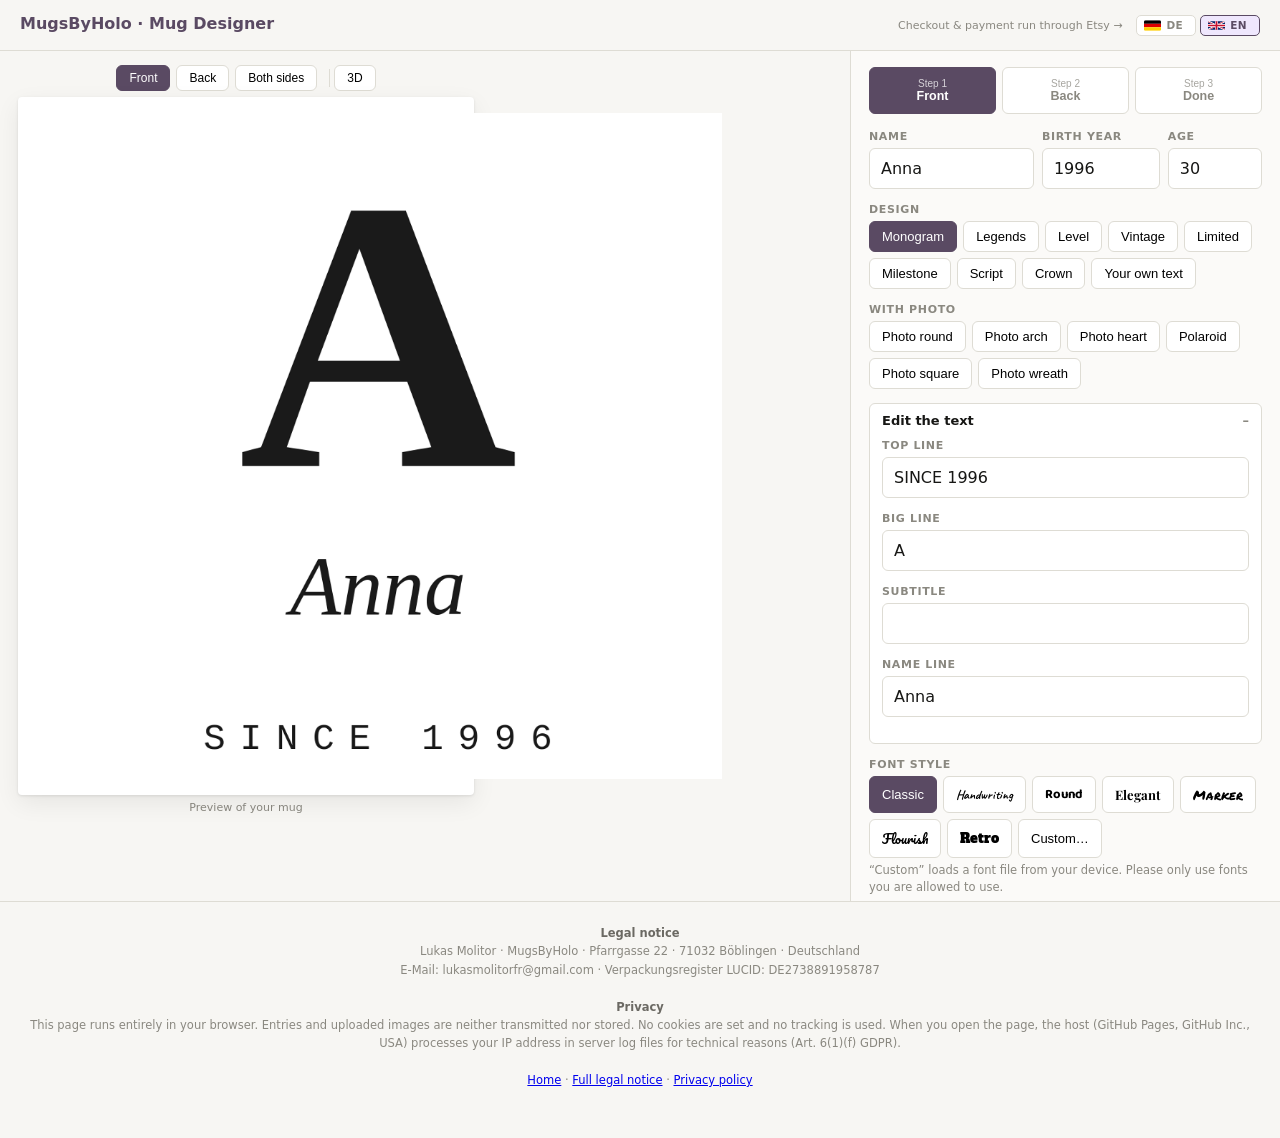
==== designer/index.html @ 84766fba "feat(designer): Monogramm als Vorauswahl und erste Kachel Startet nicht mehr mit "Legenden". Monogra" ====
<!DOCTYPE html>
<html lang="de">
<head>
<meta charset="UTF-8">
<meta name="viewport" content="width=device-width, initial-scale=1.0, viewport-fit=cover">
<title>MugsByHolo · Tassen-Designer</title>
<meta name="description" content="Gestalte deine personalisierte Tasse mit Name, Jahrgang und Wunschspruch – direkt im Browser, ohne Upload.">
<link rel="icon" href="/assets/favicon.png" type="image/png">
<link rel="apple-touch-icon" href="/assets/favicon.png">
<meta name="theme-color" content="#F7F6F3">
<style>
  :root{
    --paper:#F7F6F3;
    --ink:#171715;
    --brand:#5a4a63;
    --lav:#efe7fd;
    --grau:#8a8880;
    --linie:#dedcd4;
    --cyan:#5cc2d8;
    --karte:#ffffff;
  }
  *{box-sizing:border-box;margin:0;padding:0}
  body{
    padding:env(safe-area-inset-top) env(safe-area-inset-right) env(safe-area-inset-bottom) env(safe-area-inset-left);
    background:var(--paper);color:var(--ink);
    font-family:system-ui,-apple-system,"Segoe UI",sans-serif;
    min-height:100vh;
  }
  header{
    display:flex;align-items:baseline;justify-content:space-between;gap:10px;
    padding:14px 20px;border-bottom:1px solid var(--linie);
  }
  header h1{font-size:16px;font-weight:700;color:var(--brand)}
  header .spec{font-size:11px;color:var(--grau);text-decoration:none;white-space:nowrap}
  header a.spec:hover{color:#F1641E}
  header .kopf-rechts{display:flex;align-items:center;gap:14px}

  /* ---------- Sprachwahl ---------- */
  .sprachwahl{display:flex;gap:4px;flex:0 0 auto}
  .flagge{
    display:flex;align-items:center;gap:5px;
    padding:4px 7px;border:1px solid var(--linie);border-radius:5px;
    background:var(--karte);cursor:pointer;line-height:1;
    font-size:10.5px;font-weight:700;letter-spacing:.04em;color:var(--grau);
    font-family:inherit;
  }
  .flagge svg{width:17px;height:11px;display:block;flex:0 0 auto;border-radius:1.5px}
  .flagge:hover{border-color:var(--brand)}
  .flagge[aria-pressed="true"]{border-color:var(--brand);color:var(--brand);background:var(--lav)}

  .layout{
    display:grid;grid-template-columns:minmax(0,1fr) 430px;gap:0;
    height:calc(100vh - 50px);
    overflow:hidden;
  }
  .links{
    display:flex;align-items:flex-start;gap:18px;
    padding:14px 18px 24px;overflow-y:auto;height:100%;
  }
  .vorschau-bereich{flex:1 1 auto;min-width:0}
  .fotos-bereich{flex:0 0 340px}
  @media(max-width:1150px){
    .links{flex-direction:column;align-items:center}
    .fotos-bereich{flex:none;width:min(560px,100%)}
  }
  @media(max-width:900px){
    .layout{display:block;height:auto;overflow:visible}
    .links{display:block;overflow:visible;height:auto;padding:0}
  }
  .fotos-bereich{display:flex;justify-content:center}
  .fotos-bereich .panel-box{width:100%}
  .fotokarte{border:1px solid var(--linie);border-radius:8px;padding:12px;margin-bottom:10px;background:#fdfcfb}
  .fotokarte:last-child{margin-bottom:0}
  .fotokarte h4{font-size:12px;letter-spacing:.06em;text-transform:uppercase;color:var(--brand);margin-bottom:8px}
  .fotokarte .upload-btn{margin-bottom:10px}
  .karten2{display:grid;grid-template-columns:1fr;gap:10px}
  @media(max-width:700px){.karten2{grid-template-columns:1fr}}
  @media(max-width:620px){
    .chip{padding:10px 13px;font-size:14px}
    .tab{padding:12px 4px;font-size:13px}
    .farben{grid-template-columns:repeat(6,1fr);max-width:none;gap:6px}
    .ikonen{grid-template-columns:repeat(4,1fr);gap:8px}
    .regler{grid-template-columns:84px 1fr 46px}
    input[type=range]{height:28px}
    button.mini{padding:10px 14px;font-size:13px}
    .upload-btn{padding:15px 8px;font-size:14px}
    header{padding:12px 16px}
    header h1{font-size:15px}
    header .spec{display:none}
  }

  /* ---------- Vorschau ---------- */
  .vorschau-bereich{
    display:flex;flex-direction:column;align-items:center;gap:6px;
  }
  @media(max-width:900px){
    .vorschau-bereich{position:sticky;top:0;z-index:5;background:var(--paper);
      padding:12px 14px 10px;border-bottom:1px solid var(--linie)}
    .fotos-bereich{padding:12px 14px 0}
  }
  .blatt{
    position:relative;background:#fff;padding:16px;
    box-shadow:0 1px 3px rgba(20,20,18,.10),0 8px 24px rgba(20,20,18,.07);
    border-radius:4px;max-width:100%;
  }
  #vorschau.klickbar{cursor:pointer}
  #vorschau{display:block;max-width:min(760px,94vw);max-height:74vh;width:auto;height:auto}
  @media(max-height:820px){ #vorschau{max-height:68vh} }
  @media(max-height:680px){ #vorschau{max-height:60vh} }
  @media(max-width:1150px){ #vorschau{max-height:38vh} }
  @media(max-width:620px){ #vorschau{max-height:32vh} }
  .speczeile{font-size:11px;color:var(--grau);text-align:center}
  .seiten{justify-content:center;align-items:center}
  .seiten .chip{padding:5px 12px;font-size:12px}

  /* ---------- 3D-Vorschau ---------- */
  #vorschau[hidden],#vorschau3d[hidden]{display:none}
  .blatt.dreid{
    padding:0;overflow:hidden;
    background:radial-gradient(115% 92% at 50% 16%, #ffffff 0%, #f4f2ee 54%, #e6e3db 100%);
  }
  #vorschau3d{
    display:block;touch-action:none;cursor:grab;
    width:min(560px,88vw);height:min(440px,62vh);
  }
  #vorschau3d.zieht{cursor:grabbing}
  #vorschau3d.klickbar{cursor:pointer}
  #vorschau3d:focus-visible{outline:2px solid var(--brand);outline-offset:2px}
  @media(max-height:680px){ #vorschau3d{height:min(380px,54vh)} }
  @media(max-width:1150px){ #vorschau3d{height:min(360px,40vh)} }
  /* 88vw + die 28px Polsterung der Vorschau passen auch noch auf 320-px-Displays */
  @media(max-width:620px){ #vorschau3d{width:min(560px,88vw);height:min(320px,34vh)} }
  .d3-schalter{margin-left:11px;position:relative}
  .d3-schalter::before{
    content:"";position:absolute;left:-6px;top:14%;height:72%;width:1px;background:var(--linie);
  }

  /* ---------- Steuerung ---------- */
  .steuer{border-left:1px solid var(--linie);padding:16px 18px 40px;background:#fbfaf8;overflow-y:auto;height:100%}
  @media(max-width:900px){
    .steuer{border-left:none;overflow:visible;height:auto;padding:14px 16px 40px}
  }

  .tabs{display:grid;grid-template-columns:1fr 1fr 1fr;gap:6px;margin-bottom:16px}
  .tab{
    padding:10px 4px;border:1px solid var(--linie);border-radius:6px;
    background:var(--karte);font-size:12.5px;font-weight:600;cursor:pointer;
    color:var(--grau);text-align:center;
  }
  .tab[aria-selected="true"]{background:var(--brand);border-color:var(--brand);color:#fff}
  .tab .nr{display:block;font-size:10px;font-weight:400;opacity:.75}

  section{display:none}
  section.aktiv{display:block}

  .feld{margin-bottom:14px}
  label,.gruppenlabel{
    display:block;font-size:11px;letter-spacing:.06em;text-transform:uppercase;
    color:var(--grau);margin-bottom:5px;font-weight:600;
  }
  input[type=text],input[type=number],textarea{
    width:100%;padding:10px 11px;border:1px solid var(--linie);border-radius:6px;
    background:var(--karte);font-size:16px;font-family:inherit;color:var(--ink);
  }
  input:focus{outline:2px solid var(--brand);outline-offset:-1px}
  .reihe{display:grid;grid-template-columns:1fr 1fr;gap:8px}
  .reihe3{display:grid;grid-template-columns:1.4fr 1fr 0.8fr;gap:8px}

  .chips{display:flex;flex-wrap:wrap;gap:6px}
  .chip{
    padding:7px 12px;border:1px solid var(--linie);border-radius:6px;
    background:var(--karte);font-size:13px;cursor:pointer;
  }
  .chip[aria-pressed="true"]{background:var(--brand);color:#fff;border-color:var(--brand)}
  .chip:focus-visible,.ikon:focus-visible,.farbe:focus-visible,button:focus-visible{
    outline:2px solid var(--cyan);outline-offset:2px}

  .farben{display:grid;grid-template-columns:repeat(8,1fr);gap:4px;max-width:300px}
  .farbe{aspect-ratio:1;width:100%;border-radius:5px;cursor:pointer;border:2px solid transparent;padding:0}
  .farbe[aria-pressed="true"]{outline:2px solid var(--ink);outline-offset:1px}
  .farbe[aria-pressed="true"]{border-color:var(--ink)}

  .ikonen{display:grid;grid-template-columns:repeat(5,1fr);gap:7px}
  .ikon{
    aspect-ratio:1;border:1px solid var(--linie);border-radius:6px;background:var(--karte);
    cursor:pointer;padding:4px;display:flex;align-items:center;justify-content:center;
  }
  .ikon[aria-pressed="true"]{border-color:var(--brand);box-shadow:inset 0 0 0 1px var(--brand)}
  .ikon canvas,.ikon svg,.ikon img{width:100%;height:100%;display:block}

  details{border:1px solid var(--linie);border-radius:6px;background:var(--karte);margin-bottom:14px}
  summary{padding:9px 12px;cursor:pointer;font-size:13px;font-weight:600;list-style:none;
    display:flex;justify-content:space-between}
  summary::-webkit-details-marker{display:none}
  summary::after{content:"+";color:var(--grau)}
  details[open] summary::after{content:"–"}
  details .innen{padding:2px 12px 12px}
  .sum-links{display:flex;align-items:center;gap:10px;min-width:0}
  .sym-vorschau{display:flex;align-items:center;gap:6px}
  .sym-vorschau svg{width:17px;height:17px;flex:0 0 auto;opacity:.5}
  .sym-vorschau .mehr{font-size:11px;color:var(--grau);font-weight:400}
  details[open] .sym-vorschau{display:none}

  input[type=range]{width:100%;accent-color:var(--brand)}
  .slider-reihe{display:grid;grid-template-columns:82px 1fr;gap:10px;align-items:center;margin-bottom:8px}
  .slider-reihe span{font-size:12px;color:var(--grau)}

  .hinweis{font-size:11.5px;color:var(--grau);line-height:1.45;margin-top:4px}

  .panel-box{
    border:1px solid var(--linie);border-radius:8px;background:var(--karte);
    padding:12px;margin-bottom:14px;
  }
  .panel-box h3{font-size:12px;letter-spacing:.06em;text-transform:uppercase;
    color:var(--grau);margin-bottom:8px}

  button.mini{
    padding:7px 12px;border:1px solid var(--linie);border-radius:6px;
    background:var(--karte);font-size:12.5px;cursor:pointer;
  }

  button.haupt{
    display:block;width:100%;padding:14px;border:none;border-radius:8px;
    background:var(--brand);color:#fff;font-size:14.5px;font-weight:700;cursor:pointer;
  }
  button.zweit{
    display:block;width:100%;padding:13px;border:1.5px solid var(--brand);border-radius:8px;
    background:transparent;color:var(--brand);font-size:13.5px;font-weight:700;cursor:pointer;
  }
  /* ---------- Shop-Karte (Etsy) ---------- */
  .shop-karte{
    margin-top:20px;padding:16px;border-radius:12px;
    border:1px solid #ecdbcf;
    background:linear-gradient(165deg,#fff7f1 0%,#fffdfb 65%);
    box-shadow:0 1px 2px rgba(20,20,18,.05);
  }
  .shop-kopf{display:flex;gap:12px;align-items:flex-start;margin-bottom:13px}
  .shop-mark{
    flex:0 0 auto;width:38px;height:38px;border-radius:11px;
    background:#F1641E;color:#fff;
    display:flex;align-items:center;justify-content:center;
    font-family:Georgia,"Times New Roman",serif;font-size:21px;font-weight:700;line-height:1;
  }
  .shop-titel{font-size:14.5px;font-weight:700;color:var(--ink);margin-bottom:3px}
  .shop-text{font-size:12.5px;line-height:1.5;color:var(--grau)}
  .shop-knopf{
    display:block;width:100%;padding:14px;border-radius:8px;
    background:#F1641E;color:#fff;text-decoration:none;text-align:center;
    font-size:14.5px;font-weight:700;
    transition:background .15s ease,transform .15s ease;
  }
  .shop-knopf:hover{background:#d85513}
  .shop-knopf:active{transform:translateY(1px)}
  .shop-fuss{font-size:11.5px;color:var(--grau);line-height:1.45;text-align:center;margin-top:10px}
  @keyframes shopPuls{
    0%{box-shadow:0 0 0 0 rgba(241,100,30,.42)}
    100%{box-shadow:0 0 0 15px rgba(241,100,30,0)}
  }
  .shop-karte.leuchtet{border-color:#F1641E}
  .shop-karte.leuchtet .shop-knopf{animation:shopPuls 1.5s ease-out 2}
  @media(prefers-reduced-motion:reduce){
    .shop-karte.leuchtet .shop-knopf{animation:none}
    .shop-knopf{transition:none}
  }

  .navreihe{display:flex;gap:8px;margin-top:18px}
  .navreihe .zweit{width:auto;flex:0 0 auto;padding:13px 16px}
  .navreihe .haupt{flex:1}
  button.weiter{margin-top:18px}
  .status{font-size:12px;color:var(--brand);min-height:16px;margin-top:6px;text-align:center}

  footer{
    padding:22px 20px 48px;border-top:1px solid var(--linie);
    font-size:11.5px;color:var(--grau);line-height:1.6;text-align:center;
  }
  footer strong{color:#6b6963}
  @font-face{font-family:'MBH-Hand';src:url([data-uri]) format('woff2');font-weight:100 900;font-display:swap}
  @font-face{font-family:'MBH-Rund';src:url([data-uri]) format('woff2');font-weight:700;font-display:swap}
  @font-face{font-family:'MBH-Elegant';src:url([data-uri]) format('woff2');font-weight:700;font-display:swap}
  @font-face{font-family:'MBH-Marker';src:url([data-uri]) format('woff2');font-weight:400;font-display:swap}
  @font-face{font-family:'MBH-Schwung';src:url([data-uri]) format('woff2');font-weight:400;font-display:swap}
  @font-face{font-family:'MBH-Retro';src:url([data-uri]) format('woff2');font-weight:400;font-display:swap}
  .vh{position:absolute;width:1px;height:1px;opacity:0;pointer-events:none}
  .upload-btn{display:block;text-align:center;padding:13px 8px;border:1.5px dashed var(--brand);
    border-radius:8px;background:#f7f4fd;color:var(--brand);font-weight:600;font-size:13.5px;cursor:pointer}
  .upload-btn:hover{background:#efe9fb}
  .farbe-plus{background:conic-gradient(red,yellow,lime,cyan,blue,magenta,red);position:relative}
  .farbe-plus::after{content:'+';position:absolute;inset:0;display:grid;place-items:center;
    color:#fff;font-weight:700;font-size:15px;text-shadow:0 0 3px rgba(0,0,0,.55)}
  .regler{display:grid;grid-template-columns:92px 1fr 58px;gap:10px;align-items:center;margin-bottom:9px}
  .regler .rlabel{font-size:12.5px;color:#55524d;display:flex;gap:6px;align-items:center}
  .regler .zahl{
    width:100%;padding:5px 6px;border:1px solid var(--linie);border-radius:5px;
    background:var(--karte);color:var(--brand);font-size:13px;font-family:inherit;
    text-align:right;font-variant-numeric:tabular-nums;-moz-appearance:textfield;
  }
  .regler .zahl::-webkit-outer-spin-button,.regler .zahl::-webkit-inner-spin-button{-webkit-appearance:none;margin:0}
</style>
</head>
<body>

<header>
  <h1><a href="/" style="color:inherit;text-decoration:none">MugsByHolo</a> · <span data-i18n="kopf_titel">Tassen-Designer</span></h1>
  <div class="kopf-rechts">
    <!-- ETSY-LINK: hier die echte Shop-Adresse eintragen -->
    <a class="spec" href="https://www.etsy.com/de/shop/MugsByHolo" target="_blank" rel="noopener"
       data-i18n="kopf_etsy">Kauf &amp; Zahlung laufen über Etsy →</a>
    <div class="sprachwahl" id="sprachwahl" role="group" aria-label="Sprache · Language">
      <button class="flagge" type="button" data-lang="de" aria-pressed="true" title="Deutsch">
        <svg viewBox="0 0 5 3" aria-hidden="true">
          <rect width="5" height="1" y="0" fill="#000"/>
          <rect width="5" height="1" y="1" fill="#D00"/>
          <rect width="5" height="1" y="2" fill="#FFCE00"/>
        </svg>DE<span class="vh">Deutsch</span>
      </button>
      <button class="flagge" type="button" data-lang="en" aria-pressed="false" title="English">
        <svg viewBox="0 0 60 30" aria-hidden="true">
          <clipPath id="uj-clip"><path d="M30,15 h30 v15 z v15 h-30 z h-30 v-15 z v-15 h30 z"/></clipPath>
          <path d="M0,0 v30 h60 v-30 z" fill="#012169"/>
          <path d="M0,0 L60,30 M60,0 L0,30" stroke="#fff" stroke-width="6"/>
          <path d="M0,0 L60,30 M60,0 L0,30" clip-path="url(#uj-clip)" stroke="#C8102E" stroke-width="4"/>
          <path d="M30,0 v30 M0,15 h60" stroke="#fff" stroke-width="10"/>
          <path d="M30,0 v30 M0,15 h60" stroke="#C8102E" stroke-width="6"/>
        </svg>EN<span class="vh">English</span>
      </button>
    </div>
  </div>
</header>

<div class="layout">

  <div class="links">

  <div class="vorschau-bereich">
    <div class="chips seiten" id="seiten">
      <button class="chip" data-v="vorne" aria-pressed="true" data-i18n="v_vorne">Vorderseite</button>
      <button class="chip" data-v="hinten" aria-pressed="false" data-i18n="v_hinten">Rückseite</button>
      <button class="chip" data-v="beides" aria-pressed="false" data-i18n="v_beides">Beide Seiten</button>
      <button class="chip d3-schalter" id="d3-schalter" type="button" hidden aria-pressed="false"
        data-i18n-title="d3_titel" title="Dreidimensionale Vorschau">3D</button>
    </div>
    <div class="blatt" id="blatt">
      <canvas id="vorschau"></canvas>
      <canvas id="vorschau3d" hidden tabindex="0" role="img" data-i18n-al="d3_alt"
        aria-label="Dreidimensionale Vorschau der Tasse. Zum Drehen ziehen oder die Pfeiltasten benutzen."></canvas>
    </div>
    <!-- kein data-i18n: setze3D() und setzeSprache() schreiben hier gemeinsam rein -->
    <p class="speczeile" id="speczeile">Vorschau deiner Tasse</p>
  </div>

  <div class="fotos-bereich">
    <div class="panel-box" id="bilder-panel" style="display:none">
      <h3 data-i18n="fotos_titel">Deine Fotos</h3>
      <div id="fotos-liste"></div>
    </div>
  </div>

  </div>

  <div class="steuer">

    <nav class="tabs" role="tablist">
      <button class="tab" role="tab" aria-selected="true"  data-s="s1"><span class="nr" data-i18n="nr1">Schritt 1</span><span data-i18n="tab1">Vorderseite</span></button>
      <button class="tab" role="tab" aria-selected="false" data-s="s2"><span class="nr" data-i18n="nr2">Schritt 2</span><span data-i18n="tab2">Rückseite</span></button>
      <button class="tab" role="tab" aria-selected="false" data-s="s3"><span class="nr" data-i18n="nr3">Schritt 3</span><span data-i18n="tab3">Fertig</span></button>
    </nav>

    <!-- ============ SCHRITT 1: VORDERSEITE ============ -->
    <section id="s1" class="aktiv">
      <div class="feld reihe3">
        <div><label for="name" data-i18n="lbl_name">Name</label><input type="text" id="name" value="Anna" maxlength="24"></div>
        <div><label for="jahr" data-i18n="lbl_jahr">Jahrgang</label><input type="number" id="jahr" value="1996" min="1920" max="2026"></div>
        <div><label for="alter" data-i18n="lbl_alter">Alter</label><input type="number" id="alter" value="30" min="1" max="120"></div>
      </div>

      <div class="feld">
        <span class="gruppenlabel" data-i18n="grp_design">Design</span>
        <div class="chips" id="layouts"></div>
      </div>
      <div class="feld">
        <span class="gruppenlabel" data-i18n="grp_foto">Mit Foto</span>
        <div class="chips" id="fotolayouts"></div>
      </div>

      <div class="feld" id="freitext-bereich" style="display:none">
        <label for="freitext" data-i18n="lbl_freitext">Dein Text – jede Zeile kommt so auf die Tasse</label>
        <textarea id="freitext" rows="4" maxlength="240"
          style="width:100%;padding:9px 11px;border:1px solid var(--linie);border-radius:6px;background:var(--karte);font-size:16px;font-family:inherit;color:var(--ink)"></textarea>
        <div class="chips" id="ftgroesse" style="margin-top:8px">
          <button class="chip" data-g="s" aria-pressed="false" data-i18n="g_klein">Klein</button>
          <button class="chip" data-g="m" aria-pressed="true" data-i18n="g_mittel">Mittel</button>
          <button class="chip" data-g="l" aria-pressed="false" data-i18n="g_gross">Groß</button>
        </div>
      </div>

      <details id="texte-details" open>
        <summary data-i18n="texte_aendern">Texte ändern</summary>
        <div class="innen">
          <div class="feld"><label id="lbl-kicker" for="kicker">Zeile oben</label><input type="text" id="kicker"></div>
          <div class="feld"><label id="lbl-hero" for="hero">Große Zeile</label><input type="text" id="hero"></div>
          <div class="feld"><label id="lbl-sub" for="sub">Untertitel</label><input type="text" id="sub"></div>
          <div class="feld" id="nm-feld"><label id="lbl-nm" for="nmzeile" data-i18n="lbl_nm">Namenszeile</label><input type="text" id="nmzeile"></div>
        </div>
      </details>

      <div class="feld">
        <span class="gruppenlabel" data-i18n="grp_schrift">Schriftstil</span>
        <div class="chips" id="stile"></div>
        <input class="vh" type="file" id="fontdatei" accept=".ttf,.otf,.woff,.woff2">
        <p class="hinweis" data-i18n="hinweis_font">„Eigene" lädt eine Schriftdatei von deinem Gerät. Bitte nur Schriften, die du verwenden darfst.</p>
      </div>

      <div class="feld">
        <span class="gruppenlabel" data-i18n="grp_textfarbe">Textfarbe</span>
        <div class="farben" id="farben"></div>
      </div>

      <button class="haupt weiter" data-geh="s2" data-i18n="btn_weiter_rueck">Weiter: Rückseite →</button>
    </section>

    <!-- ============ SCHRITT 2: RÜCKSEITE ============ -->
    <section id="s2">
      <div class="feld">
        <span class="gruppenlabel" data-i18n="grp_design">Design</span>
        <div class="chips" id="r-layouts"></div>
      </div>
      <div class="feld">
        <span class="gruppenlabel" data-i18n="grp_foto">Mit Foto</span>
        <div class="chips" id="r-fotolayouts"></div>
      </div>

      <div class="feld" id="r-freitext-bereich" style="display:none">
        <label for="rfreitext" data-i18n="lbl_freitext">Dein Text – jede Zeile kommt so auf die Tasse</label>
        <textarea id="rfreitext" rows="4" maxlength="240"
          style="width:100%;padding:9px 11px;border:1px solid var(--linie);border-radius:6px;background:var(--karte);font-size:16px;font-family:inherit;color:var(--ink)"></textarea>
        <div class="chips" id="rtgroesse" style="margin-top:8px">
          <button class="chip" data-g="s" aria-pressed="false" data-i18n="g_klein">Klein</button>
          <button class="chip" data-g="m" aria-pressed="true" data-i18n="g_mittel">Mittel</button>
          <button class="chip" data-g="l" aria-pressed="false" data-i18n="g_gross">Groß</button>
        </div>
      </div>

      <details id="r-texte-details" open>
        <summary data-i18n="texte_aendern">Texte ändern</summary>
        <div class="innen">
          <div class="feld"><label id="lbl-rkicker" for="r-kicker">Zeile oben</label><input type="text" id="r-kicker"></div>
          <div class="feld"><label id="lbl-rhero" for="r-hero">Große Zeile</label><input type="text" id="r-hero"></div>
          <div class="feld"><label id="lbl-rsub" for="r-sub">Untertitel</label><input type="text" id="r-sub"></div>
            <div class="feld" id="r-nm-feld"><label for="r-nmzeile" data-i18n="lbl_nm">Namenszeile</label><input type="text" id="r-nmzeile"></div>
        </div>
      </details>

      <div class="feld" id="r-stil-bereich">
        <span class="gruppenlabel" data-i18n="grp_schrift">Schriftstil</span>
        <div class="chips" id="rueck-stile"></div>
      </div>

      <details id="symbol-details">
        <summary><span class="sum-links"><span data-i18n="symbol_summary">Stattdessen ein Symbol</span><span class="sym-vorschau" id="sym-vorschau"></span></span></summary>
        <div class="innen">
          <div class="feld">
            <div class="ikonen" id="ikonen"></div>
            <input class="vh" type="file" id="symboldatei" accept="image/svg+xml,.svg,image/png,image/jpeg,image/webp">
            <p class="hinweis" data-i18n="hinweis_symbol">Mit ＋ lädst du ein eigenes Symbol hoch – am besten PNG mit transparentem Hintergrund oder SVG.</p>
          </div>
          <div class="feld">
            <label for="elemcap" data-i18n="lbl_elemcap">Text zum Symbol (optional)</label>
            <textarea id="elemcap" rows="3" maxlength="200" data-i18n-ph="ph_elemcap" placeholder="Schreib hier – der Text bricht automatisch um"
              style="width:100%;padding:9px 11px;border:1px solid var(--linie);border-radius:6px;background:var(--karte);font-size:16px;font-family:inherit;color:var(--ink)"></textarea>
          </div>
          <div class="feld">
            <span class="gruppenlabel" data-i18n="grp_textsteht">Text steht</span>
            <div class="chips" id="cappos">
              <button class="chip" data-p="unten" aria-pressed="true" data-i18n="p_unten">darunter</button>
              <button class="chip" data-p="oben"  aria-pressed="false" data-i18n="p_oben">darüber</button>
            </div>
          </div>
          <div class="regler"><span class="rlabel" data-i18n="r_abstand">↕ Abstand</span><input type="range" id="capabstand" min="0" max="30" value="5"><input type="number" class="zahl" id="o-abstand" min="0" max="30" value="5"></div>
          <div class="regler"><span class="rlabel" data-i18n="r_groesse">🔍 Größe</span><input type="range" id="elemgroesse" min="25" max="95" value="60"><input type="number" class="zahl" id="o-elemgroesse" min="25" max="95" value="60"></div>
        </div>
      </details>

      <div class="feld" id="farb-bereich">
        <span class="gruppenlabel" data-i18n="grp_farbe">Farbe</span>
        <div class="farben" id="elemfarben"></div>
      </div>

      <button class="mini" id="btn-tausch" data-i18n="btn_tausch">⇄ Seiten tauschen</button>

      <div class="navreihe">
        <button class="zweit" data-geh="s1" data-i18n="btn_zurueck">← Zurück</button>
        <button class="haupt" data-geh="s3" data-i18n="btn_weiter_fertig">Weiter: Fertigstellen →</button>
      </div>
    </section>

    <!-- ============ SCHRITT 3 ============ -->
    <section id="s3">
      <div class="panel-box">
        <h3 data-i18n="s3_titel">Fast geschafft!</h3>
        <p style="font-size:13.5px;line-height:1.55" data-i18n="s3_text">
          Speichere dein Bild und schick es als Antwort auf deine Etsy-Bestellung.
        </p>
      </div>

      <button class="haupt" id="btn-export" data-i18n="btn_export">Bild speichern</button>

      <p class="hinweis" style="margin-top:12px" data-i18n="hinweis_lokal">
        Deine Eingaben und Fotos bleiben auf deinem Gerät – diese Seite lädt nichts hoch.
      </p>

      <div class="shop-karte" id="shop-karte">
        <div class="shop-kopf">
          <span class="shop-mark" aria-hidden="true">E</span>
          <div>
            <p class="shop-titel" data-i18n="shop_titel">Schönes Design!</p>
            <p class="shop-text" data-i18n="shop_text">
              Gedruckt und verschickt wird über meinen Etsy-Shop – von mir persönlich hergestellt.
            </p>
          </div>
        </div>
        <!-- ETSY-LINK: hier die echte Shop-Adresse eintragen -->
        <a class="shop-knopf" id="shop-knopf" href="https://www.etsy.com/de/shop/MugsByHolo"
           target="_blank" rel="noopener" data-i18n="shop_knopf">Tasse auf Etsy bestellen →</a>
        <p class="shop-fuss" data-i18n="shop_fuss">
          Schon bestellt? Dann häng dein gespeichertes Bild einfach als Antwort an deine Bestellung.
        </p>
      </div>

      <div class="navreihe">
        <button class="zweit" data-geh="s2" data-i18n="btn_zurueck">← Zurück</button>
      </div>
    </section>



    <p class="status" id="status"></p>
  </div>
</div>

<footer>
  <strong data-i18n="foot_impressum">Impressum</strong><br>
  Lukas Molitor · MugsByHolo · Pfarrgasse 22 · 71032 Böblingen · Deutschland<br>
  E-Mail: lukasmolitorfr@gmail.com · Verpackungsregister LUCID: DE2738891958787<br><br>
  <strong data-i18n="foot_ds_h">Datenschutz</strong><br>
  <span data-i18n="foot_ds_text">Diese Seite läuft vollständig in deinem Browser. Eingaben und hochgeladene Bilder werden nicht
  übertragen und nicht gespeichert. Es werden keine Cookies gesetzt und kein Tracking eingesetzt.
  Beim Aufruf verarbeitet der Hoster (GitHub Pages, GitHub Inc., USA) technisch bedingt deine
  IP-Adresse in Server-Logfiles (Art. 6 Abs. 1 lit. f DSGVO).</span><br><br>
  <a href="/" data-i18n="foot_start">Startseite</a> ·
  <a href="/impressum.html" data-i18n="foot_impressum_link">Vollständiges Impressum</a> ·
  <a href="/datenschutz.html" data-i18n="foot_ds_link">Datenschutzerklärung</a>
</footer>

<script>
(function(){
  const $ = id => document.getElementById(id);
  const DPI = 300, JETZT = 2026, B_CM = 23.3, H_CM = 9;

  /* Der Druckbogen ist das zugeschnittene Sublimationspapier: 23,3 cm breit,
     9 cm hoch. Die Mitte jedes Motivs sitzt RAND_MITTE_CM vom jeweiligen
     Blattrand entfernt, jedes Motiv ist ZONE_B_CM breit. Beide Motive liegen
     damit spiegelbildlich zur Blattmitte und haben auf der Tasse denselben
     Abstand zum Griff. Mitte-zu-Mitte sind es 23,3 - 2*5,7 = 11,9 cm.       */
  const RAND_MITTE_CM = 5.7, ZONE_B_CM = 8.6;

  /* ================= Sprachen =================
     Neue Texte immer in BEIDE Tabellen eintragen. Fehlt ein Schlüssel in en,
     fällt T() still auf Deutsch zurück – sichtbar, aber nicht kaputt.       */
  const TEXTE = {
    de: {
      seite_titel:'MugsByHolo · Tassen-Designer',
      kopf_titel:'Tassen-Designer',
      kopf_etsy:'Kauf & Zahlung laufen über Etsy →',
      v_vorne:'Vorderseite', v_hinten:'Rückseite', v_beides:'Beide Seiten',
      vorschau_spec:'Vorschau deiner Tasse',
      spec_3d:'Ziehen zum Drehen – so wirkt der Druck auf der Tasse',
      d3_titel:'Dreidimensionale Vorschau',
      d3_alt:'Dreidimensionale Vorschau der Tasse. Zum Drehen ziehen oder die Pfeiltasten benutzen.',
      fotos_titel:'Deine Fotos',
      nr1:'Schritt 1', nr2:'Schritt 2', nr3:'Schritt 3',
      tab1:'Vorderseite', tab2:'Rückseite', tab3:'Fertig',
      lbl_name:'Name', lbl_jahr:'Jahrgang', lbl_alter:'Alter',
      grp_design:'Design', grp_foto:'Mit Foto',
      lbl_freitext:'Dein Text – jede Zeile kommt so auf die Tasse',
      g_klein:'Klein', g_mittel:'Mittel', g_gross:'Groß',
      texte_aendern:'Texte ändern',
      lbl_kicker:'Zeile oben', lbl_hero:'Große Zeile', lbl_sub:'Untertitel', lbl_nm:'Namenszeile',
      pol_kicker:'Zeile oben', pol_hero:'Bildunterschrift', pol_sub:'Kleine Zeile unten',
      grp_schrift:'Schriftstil',
      hinweis_font:'„Eigene" lädt eine Schriftdatei von deinem Gerät. Bitte nur Schriften, die du verwenden darfst.',
      grp_textfarbe:'Textfarbe',
      btn_weiter_rueck:'Weiter: Rückseite →',
      symbol_summary:'Stattdessen ein Symbol',
      hinweis_symbol:'Mit ＋ lädst du ein eigenes Symbol hoch – am besten PNG mit transparentem Hintergrund oder SVG.',
      lbl_elemcap:'Text zum Symbol (optional)',
      ph_elemcap:'Schreib hier – der Text bricht automatisch um',
      grp_textsteht:'Text steht', p_unten:'darunter', p_oben:'darüber',
      r_abstand:'↕ Abstand', r_groesse:'🔍 Größe', r_drehen:'↻ Drehen',
      r_seitlich:'↔ Seitlich', r_hochtief:'↕ Hoch/Tief',
      grp_farbe:'Farbe',
      btn_tausch:'⇄ Seiten tauschen',
      btn_zurueck:'← Zurück', btn_weiter_fertig:'Weiter: Fertigstellen →',
      s3_titel:'Fast geschafft!',
      s3_text:'Speichere dein Bild und schick es als Antwort auf deine Etsy-Bestellung.',
      btn_export:'Bild speichern',
      hinweis_lokal:'Deine Eingaben und Fotos bleiben auf deinem Gerät – diese Seite lädt nichts hoch.',
      shop_titel:'Schönes Design!',
      shop_text:'Gedruckt und verschickt wird über meinen Etsy-Shop – von mir persönlich hergestellt.',
      shop_knopf:'Tasse auf Etsy bestellen →',
      shop_fuss:'Schon bestellt? Dann häng dein gespeichertes Bild einfach als Antwort an deine Bestellung.',
      foot_impressum:'Impressum', foot_ds_h:'Datenschutz',
      foot_ds_text:'Diese Seite läuft vollständig in deinem Browser. Eingaben und hochgeladene Bilder werden nicht übertragen und nicht gespeichert. Es werden keine Cookies gesetzt und kein Tracking eingesetzt. Beim Aufruf verarbeitet der Hoster (GitHub Pages, GitHub Inc., USA) technisch bedingt deine IP-Adresse in Server-Logfiles (Art. 6 Abs. 1 lit. f DSGVO).',
      foot_start:'Startseite', foot_impressum_link:'Vollständiges Impressum', foot_ds_link:'Datenschutzerklärung',
      chip_nichts:'Nichts',
      farbe_al:'Farbe ',
      eigene_ok:'Eigene ✓',
      sym_upload_al:'Eigenes Symbol hochladen', sym_upload_t:'Eigenes Symbol',
      foto_vorne:'Foto Vorderseite', foto_hinten:'Foto Rückseite',
      foto_gewaehlt:'✓ Foto gewählt – anderes wählen', foto_waehlen:'📷 Foto auswählen',
      cv_foto:'Foto auswählen',
      btn_reset:'Zurücksetzen',
      t_zoom:'Zoom ', t_gedreht:'gedreht ', t_verschoben:'verschoben',
      st_gespeichert:'Bild gespeichert – jetzt bei Etsy bestellen oder anhängen.',
      st_schrift_ok:'Schrift geladen: ',
      st_schrift_fehler:'Diese Schriftdatei konnte nicht gelesen werden.',
      st_symbol_ok:'Eigenes Symbol geladen.',
      st_symbol_fehler:'Diese Datei konnte nicht gelesen werden. Am besten PNG mit transparentem Hintergrund oder SVG.',
      st_datei_fehler:'Datei konnte nicht gelesen werden.',
      st_foto_ok:'Foto ist drin.',
      st_foto_format:'Dieses Format geht leider nicht – bitte JPG oder PNG.',
      frei_vorne:'Alles Gute\nzum Geburtstag', frei_hinten:'Alles Liebe',
      dateiname:'meine-tasse',
      stil_klassisch:'Klassisch', stil_hand:'Handschrift', stil_rund:'Rund', stil_elegant:'Elegant',
      stil_marker:'Marker', stil_schwung:'Schwung', stil_retro:'Retro', stil_eigene:'Eigene…'
    },
    en: {
      seite_titel:'MugsByHolo · Mug Designer',
      kopf_titel:'Mug Designer',
      kopf_etsy:'Checkout & payment run through Etsy →',
      v_vorne:'Front', v_hinten:'Back', v_beides:'Both sides',
      vorschau_spec:'Preview of your mug',
      spec_3d:'Drag to turn – how the print sits on the mug',
      d3_titel:'Three-dimensional preview',
      d3_alt:'Three-dimensional preview of the mug. Drag to turn it, or use the arrow keys.',
      fotos_titel:'Your photos',
      nr1:'Step 1', nr2:'Step 2', nr3:'Step 3',
      tab1:'Front', tab2:'Back', tab3:'Done',
      lbl_name:'Name', lbl_jahr:'Birth year', lbl_alter:'Age',
      grp_design:'Design', grp_foto:'With photo',
      lbl_freitext:'Your text – each line goes on the mug just like this',
      g_klein:'Small', g_mittel:'Medium', g_gross:'Large',
      texte_aendern:'Edit the text',
      lbl_kicker:'Top line', lbl_hero:'Big line', lbl_sub:'Subtitle', lbl_nm:'Name line',
      pol_kicker:'Top line', pol_hero:'Caption', pol_sub:'Small line below',
      grp_schrift:'Font style',
      hinweis_font:'“Custom” loads a font file from your device. Please only use fonts you are allowed to use.',
      grp_textfarbe:'Text colour',
      btn_weiter_rueck:'Next: back side →',
      symbol_summary:'Use a symbol instead',
      hinweis_symbol:'Use ＋ to upload your own symbol – ideally a PNG with a transparent background, or an SVG.',
      lbl_elemcap:'Text with the symbol (optional)',
      ph_elemcap:'Type here – the text wraps by itself',
      grp_textsteht:'Text sits', p_unten:'below', p_oben:'above',
      r_abstand:'↕ Spacing', r_groesse:'🔍 Size', r_drehen:'↻ Rotate',
      r_seitlich:'↔ Sideways', r_hochtief:'↕ Up/Down',
      grp_farbe:'Colour',
      btn_tausch:'⇄ Swap sides',
      btn_zurueck:'← Back', btn_weiter_fertig:'Next: finish →',
      s3_titel:'Almost there!',
      s3_text:'Save your image and send it as a reply to your Etsy order.',
      btn_export:'Save image',
      hinweis_lokal:'Your entries and photos stay on your device – this page uploads nothing.',
      shop_titel:'Lovely design!',
      shop_text:'Printing and shipping run through my Etsy shop – made personally by me.',
      shop_knopf:'Order this mug on Etsy →',
      shop_fuss:'Already ordered? Just attach your saved image as a reply to your order.',
      foot_impressum:'Legal notice', foot_ds_h:'Privacy',
      foot_ds_text:'This page runs entirely in your browser. Entries and uploaded images are neither transmitted nor stored. No cookies are set and no tracking is used. When you open the page, the host (GitHub Pages, GitHub Inc., USA) processes your IP address in server log files for technical reasons (Art. 6(1)(f) GDPR).',
      foot_start:'Home', foot_impressum_link:'Full legal notice', foot_ds_link:'Privacy policy',
      chip_nichts:'None',
      farbe_al:'Colour ',
      eigene_ok:'Custom ✓',
      sym_upload_al:'Upload your own symbol', sym_upload_t:'Your own symbol',
      foto_vorne:'Photo front', foto_hinten:'Photo back',
      foto_gewaehlt:'✓ Photo chosen – pick another', foto_waehlen:'📷 Choose a photo',
      cv_foto:'Choose a photo',
      btn_reset:'Reset',
      t_zoom:'zoom ', t_gedreht:'rotated ', t_verschoben:'moved',
      st_gespeichert:'Image saved – now order on Etsy or attach it to your order.',
      st_schrift_ok:'Font loaded: ',
      st_schrift_fehler:'This font file could not be read.',
      st_symbol_ok:'Your symbol has been loaded.',
      st_symbol_fehler:'This file could not be read. A PNG with a transparent background or an SVG works best.',
      st_datei_fehler:'The file could not be read.',
      st_foto_ok:'Photo added.',
      st_foto_format:'That format does not work – please use JPG or PNG.',
      frei_vorne:'Happy Birthday\nto you', frei_hinten:'With love',
      dateiname:'my-mug',
      stil_klassisch:'Classic', stil_hand:'Handwriting', stil_rund:'Round', stil_elegant:'Elegant',
      stil_marker:'Marker', stil_schwung:'Flourish', stil_retro:'Retro', stil_eigene:'Custom…'
    }
  };
  let SPRACHE = 'de';
  const T = k => {
    const t = TEXTE[SPRACHE];
    if (t && t[k]!==undefined) return t[k];
    return TEXTE.de[k]!==undefined ? TEXTE.de[k] : k;
  };

  if (!CanvasRenderingContext2D.prototype.roundRect){
    CanvasRenderingContext2D.prototype.roundRect = function(x,y,w,h,r){
      r = Math.min(r, w/2, h/2);
      this.moveTo(x+r,y);
      this.arcTo(x+w,y,x+w,y+h,r);
      this.arcTo(x+w,y+h,x,y+h,r);
      this.arcTo(x,y+h,x,y,r);
      this.arcTo(x,y,x+w,y,r);
      this.closePath();
      return this;
    };
  }

  /* ================= Zustand ================= */
  const neutralT = () => ({zoom:1, rot:0, dx:0, dy:0});
  const Z = {
    layout:'monogramm',
    tinte:'#1a1a1a',
    elemFarbe:'#1a1a1a',
    elemIkon:'herz',
    eigenSymbol:null,
    rtGroesse:'m',
    capPos:'unten',
    capAbstand:0.05,
    elemGroesse:0.6,
    bild:null, bild2:null,
    t1:neutralT(), t2:neutralT(),
    aktivBild:1,
    textSeite:'links',
    stil:'klassisch',
    ansicht:'vorne',
    schritt:'s1',
    ftGroesse:'m',
    rueck:{modus:'design', layout:'fotokreis', stil:'klassisch', dirty:false},
    freitextDirty:false,
    eigeneGeladen:false,
    alterManuell:false
  };

  /* Sublimationstaugliche Farben, zeilenweise nach Farbfamilie sortiert
     (je Zeile von dunkel nach hell). Bewusst ohne Neon und ohne sehr helle
     Pastelltöne, die auf weißer Keramik verwaschen wirken. */
  const FARBEN = [
    /* Schwarz & Grau  */ '#1a1a1a','#2b2b30','#3d3d45','#52525c','#6b6b75','#5a4a63','#6b5b4b','#7d6a55',
    /* Rot            */ '#4a0f1a','#6e1e2e','#8b1a2b','#a82232','#c2405a','#d4553d','#b8474f','#94303e',
    /* Orange         */ '#5a2d0c','#73401a','#8f5122','#a35c2a','#bd6f2e','#d4813d','#c98a4a','#a8703a',
    /* Gold & Ocker   */ '#5c4c0e','#6b5a10','#8a6d1f','#a8862a','#bfa04a','#b08d57','#96762a','#7d6418',
    /* Grün           */ '#12341f','#1e4d3b','#2c6e49','#2f6b3d','#3f7d34','#4a7c2f','#5c8f3a','#6b7a2f',
    /* Petrol & Türkis*/ '#0f3b3f','#17565e','#1b5a63','#1f6f78','#246b73','#2f8f9d','#3aa0ad','#2f7da3',
    /* Blau           */ '#0f2440','#16324f','#1e3a5f','#24557e','#2c6ea3','#35507d','#3b5f9e','#4a6fb5',
    /* Violett & Pink */ '#2e1a4a','#3d2260','#4b2a6b','#6e3d99','#7b2d8b','#8a5bb5','#a13e86','#c2407a'
  ];
  const ELEMFARBEN = FARBEN;

  /* Kategorie ist sprachunabhängig, die Texte kommen aus PRESET_TEXTE.
     Wichtig: nm nur dort setzen, wo es das Layout auch zeichnet – die
     Namenszeile wird über p.nm!==undefined ein- und ausgeblendet.        */
  /* Reihenfolge = Reihenfolge der Chips im Designer. Monogramm steht vorn,
     weil es die Vorauswahl ist – die aktive Kachel soll die erste sein.    */
  const PRESET_KAT = {
    monogramm:'text', legenden:'text', level:'text', vintage:'text', limitiert:'text',
    meilenstein:'text', skript:'text', krone:'text', fotokreis:'foto', fotobogen:'foto',
    fotoherz:'foto', polaroid:'foto', fotorahmen:'foto', fotokranz:'foto', freitext:'text'
  };
  const PRESET_TEXTE = {
    de: {
      legenden:   {titel:'Legenden',    kicker:'LEGENDEN SIND',      hero:'{jahr}',         sub:'GEBOREN', nm:'{name}'},
      level:      {titel:'Level',       kicker:'LEVEL',              hero:'{alter}',        sub:'FREIGESCHALTET', nm:'★ {name} ★'},
      vintage:    {titel:'Vintage',     kicker:'★ VINTAGE ★',        hero:'{jahr}',         sub:'ORIGINALTEILE · {alter} JAHRE GEREIFT', nm:'{name}'},
      limitiert:  {titel:'Limitiert',   kicker:'LIMITIERTE AUFLAGE', hero:'{jahr}',         sub:'SAMMLERSTÜCK · 1 VON 1', nm:'{name}'},
      meilenstein:{titel:'Meilenstein', kicker:'EST. {jahr}',        hero:'{alter}',        sub:'GROSSARTIGE JAHRE', nm:'{name}'},
      monogramm:  {titel:'Monogramm',   kicker:'SEIT {jahr}',        hero:'{initial}',      sub:'', nm:'{name}'},
      skript:     {titel:'Skript',      kicker:'Die einzigartige',   hero:'{name}',         sub:'Original seit {jahr}'},
      krone:      {titel:'Krone',       kicker:'KÖNIGIN SEIT',       hero:'{jahr}',         sub:'', nm:'{name}'},
      fotokreis:  {titel:'Foto rund',   kicker:'',                   hero:'{name}',         sub:'SEIT {jahr}'},
      fotobogen:  {titel:'Foto-Bogen',  kicker:'HAPPY BIRTHDAY',     hero:'{name}',         sub:'{alter} JAHRE'},
      fotoherz:   {titel:'Foto-Herz',   kicker:'',                   hero:'{name}',         sub:'★ {jahr} ★'},
      polaroid:   {titel:'Polaroid',    kicker:'',                   hero:'{name}, {jahr}', sub:''},
      fotorahmen: {titel:'Foto eckig',  kicker:'',                   hero:'{name}',         sub:'{jahr}'},
      fotokranz:  {titel:'Foto-Kranz',  kicker:'ALLES GUTE',         hero:'{name}',         sub:'ZUM {alter}. GEBURTSTAG'},
      freitext:   {titel:'Eigener Text',kicker:'',                   hero:'Alles Gute!',    sub:''}
    },
    en: {
      legenden:   {titel:'Legends',     kicker:'LEGENDS ARE',        hero:'{jahr}',         sub:'BORN', nm:'{name}'},
      level:      {titel:'Level',       kicker:'LEVEL',              hero:'{alter}',        sub:'UNLOCKED', nm:'★ {name} ★'},
      vintage:    {titel:'Vintage',     kicker:'★ VINTAGE ★',        hero:'{jahr}',         sub:'ORIGINAL PARTS · AGED {alter} YEARS', nm:'{name}'},
      limitiert:  {titel:'Limited',     kicker:'LIMITED EDITION',    hero:'{jahr}',         sub:"COLLECTOR'S ITEM · 1 OF 1", nm:'{name}'},
      meilenstein:{titel:'Milestone',   kicker:'EST. {jahr}',        hero:'{alter}',        sub:'GLORIOUS YEARS', nm:'{name}'},
      monogramm:  {titel:'Monogram',    kicker:'SINCE {jahr}',       hero:'{initial}',      sub:'', nm:'{name}'},
      skript:     {titel:'Script',      kicker:'The one and only',   hero:'{name}',         sub:'Original since {jahr}'},
      krone:      {titel:'Crown',       kicker:'QUEEN SINCE',        hero:'{jahr}',         sub:'', nm:'{name}'},
      fotokreis:  {titel:'Photo round', kicker:'',                   hero:'{name}',         sub:'SINCE {jahr}'},
      fotobogen:  {titel:'Photo arch',  kicker:'HAPPY BIRTHDAY',     hero:'{name}',         sub:'{alter} YEARS'},
      fotoherz:   {titel:'Photo heart', kicker:'',                   hero:'{name}',         sub:'★ {jahr} ★'},
      polaroid:   {titel:'Polaroid',    kicker:'',                   hero:'{name}, {jahr}', sub:''},
      fotorahmen: {titel:'Photo square',kicker:'',                   hero:'{name}',         sub:'{jahr}'},
      fotokranz:  {titel:'Photo wreath',kicker:'HAPPY BIRTHDAY',     hero:'{name}',         sub:'TURNING {alter}'},
      freitext:   {titel:'Your own text',kicker:'',                  hero:'All the best!',  sub:''}
    }
  };
  let PRESETS = {};
  function bauePresets(){
    PRESETS = {};
    Object.keys(PRESET_KAT).forEach(id=>{
      PRESETS[id] = Object.assign({kat:PRESET_KAT[id]}, PRESET_TEXTE[SPRACHE][id]);
    });
  }
  bauePresets();

  const druck = document.createElement('canvas');
  const vc = $('vorschau'), vctx = vc.getContext('2d');

  function px(cm){ return Math.round(cm / 2.54 * DPI); }
  function daten(){
    const jahr = parseInt($('jahr').value) || 1996;
    return {
      name: ($('name').value || 'Name').trim(),
      jahr,
      alter: parseInt($('alter').value) || (JETZT - jahr)
    };
  }
  function ersetze(t, d){
    return (t||'')
      .replaceAll('{name}', d.name)
      .replaceAll('{jahr}', String(d.jahr))
      .replaceAll('{alter}', String(d.alter))
      .replaceAll('{initial}', (d.name[0]||'A').toUpperCase());
  }
  function transVon(nr){ return nr===2 ? Z.t2 : Z.t1; }
  function bildVon(nr){ return nr===2 ? Z.bild2 : Z.bild; }

  /* ---------- Schriftstile (alle OFL-lizenziert, eingebettet) ---------- */
  const STILE = {
    klassisch:{titel:'Klassisch',  disp:'"Arial Black","Arial",sans-serif', hand:'Georgia,"Times New Roman",serif', ital:true},
    hand:     {titel:'Handschrift',disp:'"MBH-Hand",cursive',               hand:'"MBH-Hand",cursive',              ital:false},
    rund:     {titel:'Rund',       disp:'"MBH-Rund","Arial",sans-serif',    hand:'"MBH-Rund","Arial",sans-serif',   ital:false},
    elegant:  {titel:'Elegant',    disp:'"MBH-Elegant",Georgia,serif',      hand:'"MBH-Elegant",Georgia,serif',     ital:true},
    marker:   {titel:'Marker',     disp:'"MBH-Marker",cursive',             hand:'"MBH-Marker",cursive',            ital:false},
    schwung:  {titel:'Schwung',    disp:'"MBH-Schwung",cursive',            hand:'"MBH-Schwung",cursive',           ital:false},
    retro:    {titel:'Retro',      disp:'"MBH-Retro",serif',                hand:'"MBH-Retro",serif',               ital:false},
    eigene:   {titel:'Eigene…',    disp:'"MBH-Eigene",sans-serif',          hand:'"MBH-Eigene",sans-serif',         ital:false}
  };
  let STIL_AKT='klassisch', ZIEL_SCHRIFT='vorne';
  const fDisplay = (w,g) => `${w} ${g}px ${STILE[STIL_AKT].disp}`;
  const fSerif   = (s,w,g) => `${s} ${w} ${g}px Georgia,"Times New Roman",serif`;
  const fSerifH  = (s,w,g) => `${(s==='italic'&&STILE[STIL_AKT].ital)?'italic ':''}${w} ${g}px ${STILE[STIL_AKT].hand}`;
  const fMono    = (w,g) => `${w} ${g}px ui-monospace,"Courier New",monospace`;
  const fMonoH   = (w,g) => `${w} ${g}px ui-monospace,"Courier New",monospace`;

  function gesperrt(ctx, text, x, y, tracking){
    if(!text) return;
    const b = [...text].map(ch => ctx.measureText(ch).width);
    const ges = b.reduce((a,c)=>a+c,0) + tracking*(text.length-1);
    let cx = x - ges/2;
    [...text].forEach((ch,i)=>{ ctx.fillText(ch, cx+b[i]/2, y); cx += b[i]+tracking; });
  }
  function gesperrtFit(ctx, text, cx, y, tf, fontFn, maxB, start){
    if(!text) return;
    let g = start;
    const breite = () => {
      ctx.font = fontFn(g);
      const b=[...text].map(ch=>ctx.measureText(ch).width);
      return b.reduce((a,c)=>a+c,0) + g*tf*(text.length-1);
    };
    while (breite() > maxB && g > 12) g -= 2;
    ctx.font = fontFn(g);
    gesperrt(ctx, text, cx, y, g*tf);
  }
  function passend(ctx, text, font, maxB, start){
    let g = start; ctx.font = font(g);
    while (ctx.measureText(text).width > maxB && g > 14){ g -= 4; ctx.font = font(g); }
    return g;
  }
  function bogentextFit(ctx, text, cx, cy, rad, fontFn, start, unten){
    if(!text) return;
    let g = start;
    const winkel = () => {
      ctx.font = fontFn(g);
      const ges=[...text].map(ch=>ctx.measureText(ch).width).reduce((a,c)=>a+c,0);
      return ges/rad;
    };
    const maxW = unten ? 2.2 : 2.6;
    while (winkel() > maxW && g > 12) g -= 2;
    ctx.font = fontFn(g);
    const b=[...text].map(ch=>ctx.measureText(ch).width);
    if (!unten){
      let a = -Math.PI/2 - (b.reduce((x,c)=>x+c,0)/2)/rad;
      [...text].forEach((ch,i)=>{
        const halb=b[i]/2/rad; a+=halb;
        ctx.save();
        ctx.translate(cx+Math.cos(a)*rad, cy+Math.sin(a)*rad);
        ctx.rotate(a+Math.PI/2);
        ctx.fillText(ch,0,0);
        ctx.restore();
        a+=halb;
      });
    } else {
      let a = Math.PI/2 + (b.reduce((x,c)=>x+c,0)/2)/rad;
      [...text].forEach((ch,i)=>{
        const halb=b[i]/2/rad; a-=halb;
        ctx.save();
        ctx.translate(cx+Math.cos(a)*rad, cy+Math.sin(a)*rad);
        ctx.rotate(a-Math.PI/2);
        ctx.fillText(ch,0,0);
        ctx.restore();
        a-=halb;
      });
    }
  }
  function umbruchMulti(ctx, text, fontFn, maxB, start, maxZ){
    let g=start;
    while (g>12){
      ctx.font=fontFn(g);
      const zeilen=[];
      let ok=true;
      text.split('\n').forEach(abs=>{
        const worte=abs.trim().split(/\s+/).filter(Boolean);
        if (!worte.length){ return; }
        let z='';
        worte.forEach(w=>{
          const t=z? z+' '+w : w;
          if (ctx.measureText(t).width<=maxB) z=t;
          else { if(z) zeilen.push(z); z=w; }
        });
        if (z) zeilen.push(z);
      });
      if (zeilen.length<=maxZ && zeilen.every(z=>ctx.measureText(z).width<=maxB)) return {g, zeilen};
      g-=2;
    }
    ctx.font=fontFn(12);
    return {g:12, zeilen:text.split('\n').filter(Boolean)};
  }

  function zeilenUmbruch(ctx, text, fontFn, maxB, start, maxZ){
    let g = start;
    while (g > 14){
      ctx.font = fontFn(g);
      const worte=text.split(/\s+/), zeilen=[]; let z='';
      for(const w of worte){
        const t=z? z+' '+w : w;
        if (ctx.measureText(t).width <= maxB) z=t;
        else { if(z) zeilen.push(z); z=w; }
      }
      if(z) zeilen.push(z);
      const passt = zeilen.length<=maxZ && zeilen.every(zz=>ctx.measureText(zz).width<=maxB);
      if (passt) return {g, zeilen};
      g -= 3;
    }
    ctx.font = fontFn(14);
    return {g:14, zeilen:[text]};
  }

  /* ---------- Bild-Helfer (mit Zoom/Drehung/Verschieben) ---------- */
  function deckendT(ctx, img, x, y, w, h, t){
    const cx=x+w/2, cy=y+h/2;
    ctx.save();
    ctx.translate(cx + t.dx*w/2, cy + t.dy*h/2);
    ctx.rotate(t.rot*Math.PI/180);
    const sc=Math.max(w/img.width, h/img.height)*t.zoom;
    const iw=img.width*sc, ih=img.height*sc;
    ctx.drawImage(img, -iw/2, -ih/2, iw, ih);
    ctx.restore();
  }
  function formPfad(ctx, form, cx, cy, g){
    const r=g/2;
    ctx.beginPath();
    if (form==='kreis'){ ctx.arc(cx,cy,r,0,7); }
    else if (form==='oval'){ ctx.ellipse(cx,cy,r,r*0.76,0,0,7); }
    else if (form==='quadrat'){ ctx.rect(cx-r,cy-r,g,g); }
    else if (form==='rund'){ ctx.roundRect(cx-r,cy-r,g,g,g*0.12); }
    else if (form==='bogen'){
      const w=g*0.86, h=g;
      ctx.moveTo(cx-w/2, cy+h/2);
      ctx.lineTo(cx-w/2, cy-h*0.10);
      ctx.arc(cx, cy-h*0.10, w/2, Math.PI, 0);
      ctx.lineTo(cx+w/2, cy+h/2);
      ctx.closePath();
    }
    else if (form==='stern'){
      for(let i=0;i<10;i++){
        const rad=(i%2? r*0.45 : r), a=-Math.PI/2+i*Math.PI/5;
        const px=cx+rad*Math.cos(a), py=cy+rad*Math.sin(a);
        i?ctx.lineTo(px,py):ctx.moveTo(px,py);
      }
      ctx.closePath();
    }
    else { /* herz */
      ctx.save();
      ctx.translate(cx-r,cy-r); ctx.scale(g,g);
      herzPfad(ctx);
      ctx.restore();
    }
  }

  function platzhalterForm(ctx, form, cx, cy, g){
    ctx.save();
    ctx.setLineDash([12,9]); ctx.lineWidth=Math.max(2,g*0.02);
    formPfad(ctx, form, cx, cy, g);
    ctx.stroke();
    ctx.setLineDash([]);
    ctx.font='500 '+Math.round(g*0.10)+'px system-ui,sans-serif';
    ctx.textAlign='center'; ctx.textBaseline='middle';
    ctx.fillText(T('cv_foto'), cx, cy);
    ctx.restore();
  }

  function platzhalterKreis(ctx, cx, cy, r){
    ctx.save();
    ctx.setLineDash([12,9]); ctx.lineWidth=Math.max(2,r*0.03);
    ctx.beginPath(); ctx.arc(cx,cy,r,0,7); ctx.stroke();
    ctx.setLineDash([]);
    ctx.font='500 '+Math.round(r*0.14)+'px system-ui,sans-serif';
    ctx.fillText(T('cv_foto'), cx, cy);
    ctx.restore();
  }
  function herzPfad(ctx){
    ctx.moveTo(.5,.86);
    ctx.bezierCurveTo(.18,.6,.03,.36,.19,.17);
    ctx.bezierCurveTo(.34,.01,.5,.13,.5,.3);
    ctx.bezierCurveTo(.5,.13,.66,.01,.81,.17);
    ctx.bezierCurveTo(.97,.36,.82,.6,.5,.86);
  }

  function nameZeile(ctx, zw, H, text, y, italicSerif){
    if(!text) return;
    const f = italicSerif ? (g)=>fSerifH('italic',400,g) : (g)=>fMonoH(400,g);
    const g = passend(ctx, text, f, zw*0.72, Math.round(H*0.125));
    ctx.font = f(g);
    ctx.fillText(text, zw/2, y);
  }

  /* ================= Kompositionen ================= */
  const KOMP = {
    legenden(ctx, zw, H, d, s){
      const cx=zw/2, k=Math.round(H*0.072);
      gesperrtFit(ctx,s.kicker,cx,H*0.155,0.5,g=>fDisplay(700,g),zw*0.9,k);
      const fH=g=>fDisplay(900,g);
      const gH=passend(ctx,s.hero,fH,zw*0.82,Math.round(H*0.44));
      ctx.font=fH(gH); ctx.fillText(s.hero,cx,H*0.435);
      gesperrtFit(ctx,s.sub,cx,H*0.695,0.5,g=>fDisplay(700,g),zw*0.9,k);
      ctx.fillRect(cx-zw*0.10,H*0.78,zw*0.20,Math.max(2,H*0.006));
      nameZeile(ctx,zw,H,s.nm,H*0.90,true);
    },
    level(ctx, zw, H, d, s){
      const cx=zw/2, k=Math.round(H*0.075);
      gesperrtFit(ctx,s.kicker,cx,H*0.15,0.45,g=>fMono(700,g),zw*0.9,k);
      const fH=g=>fDisplay(900,g);
      const gH=passend(ctx,s.hero,fH,zw*0.62,Math.round(H*0.48));
      ctx.font=fH(gH); ctx.fillText(s.hero,cx,H*0.44);
      if (s.hero){
        const halbe=ctx.measureText(s.hero).width/2, q=Math.max(6,Math.round(H*0.02));
        [[-1,-1],[1,-1],[-1,1],[1,1]].forEach(([sx,sy])=>{
          const bx=cx+sx*(halbe+q*3), by=H*0.44+sy*(gH*0.36);
          ctx.fillRect(bx-q/2,by-q/2,q,q);
          ctx.fillRect(bx-q/2-sx*q,by-q/2,q,q);
          ctx.fillRect(bx-q/2,by-q/2-sy*q,q,q);
        });
      }
      gesperrtFit(ctx,s.sub,cx,H*0.73,0.3,g=>fMono(700,g),zw*0.9,k);
      nameZeile(ctx,zw,H,s.nm,H*0.905,false);
    },
    vintage(ctx, zw, H, d, s){
      const cx=zw/2, k=Math.round(H*0.066);
      gesperrtFit(ctx,s.kicker,cx,H*0.125,0.35,g=>fSerif('normal',700,g),zw*0.9,k);
      const fH=g=>fSerifH('normal',900,g);
      const gH=passend(ctx,s.hero,fH,zw*0.78,Math.round(H*0.40));
      ctx.font=fH(gH); ctx.fillText(s.hero,cx,H*0.395);
      gesperrtFit(ctx,s.sub,cx,H*0.635,0.16,g=>fSerif('normal',400,g),zw*0.88,Math.round(H*0.062));
      const ly=H*0.735, lw=zw*0.26, lh=Math.max(2,H*0.005);
      ctx.fillRect(cx-lw/2,ly,lw,lh);
      ctx.fillRect(cx-lw/2,ly+lh*3,lw,lh);
      nameZeile(ctx,zw,H,s.nm,H*0.89,true);
    },
    limitiert(ctx, zw, H, d, s){
      const cx=zw/2;
      const m=Math.round(Math.min(zw,H)*0.045), lb=Math.max(3,H*0.007);
      ctx.lineWidth=lb;
      ctx.strokeRect(m,m,zw-2*m,H-2*m);
      ctx.lineWidth=Math.max(1.5,lb*0.4);
      ctx.strokeRect(m+lb*2.5,m+lb*2.5,zw-2*(m+lb*2.5),H-2*(m+lb*2.5));
      const k=Math.round(H*0.06);
      gesperrtFit(ctx,s.kicker,cx,H*0.21,0.42,g=>fDisplay(700,g),zw*0.8,k);
      const fH=g=>fDisplay(900,g);
      const gH=passend(ctx,s.hero,fH,zw*0.66,Math.round(H*0.34));
      ctx.font=fH(gH); ctx.fillText(s.hero,cx,H*0.455);
      gesperrtFit(ctx,s.sub,cx,H*0.665,0.3,g=>fDisplay(400,g),zw*0.8,Math.round(k*0.9));
      nameZeile(ctx,zw,H,s.nm,H*0.83,true);
    },
    meilenstein(ctx, zw, H, d, s){
      const cx=zw/2, k=Math.round(H*0.062);
      gesperrtFit(ctx,s.kicker,cx,H*0.115,0.35,g=>fMono(400,g),zw*0.9,k);
      const fH=g=>fDisplay(900,g);
      const gH=passend(ctx,s.hero,fH,zw*0.62,Math.round(H*0.52));
      ctx.font=fH(gH); ctx.fillText(s.hero,cx,H*0.435);
      gesperrtFit(ctx,s.sub,cx,H*0.72,0.4,g=>fDisplay(700,g),zw*0.9,Math.round(H*0.07));
      nameZeile(ctx,zw,H,s.nm,H*0.895,true);
    },
    monogramm(ctx, zw, H, d, s){
      const cx=zw/2;
      const fH=g=>fSerifH('normal',700,g);
      const gH=passend(ctx,s.hero,fH,zw*0.6,Math.round(H*0.58));
      ctx.font=fH(gH); ctx.fillText(s.hero,cx,H*0.38);
      nameZeile(ctx,zw,H,s.nm,H*0.72,true);
      gesperrtFit(ctx,s.sub,cx,H*0.845,0.25,g=>fSerif('italic',400,g),zw*0.85,Math.round(H*0.06));
      gesperrtFit(ctx,s.kicker,cx,H*0.94,0.4,g=>fMono(400,g),zw*0.85,Math.round(H*0.055));
    },
    skript(ctx, zw, H, d, s){
      const cx=zw/2;
      const fK=g=>fSerif('italic',400,g);
      const gK=passend(ctx,s.kicker,fK,zw*0.85,Math.round(H*0.08));
      ctx.font=fK(gK); ctx.fillText(s.kicker,cx,H*0.20);
      const fH=g=>fSerifH('italic',700,g);
      const gH=passend(ctx,s.hero,fH,zw*0.88,Math.round(H*0.30));
      ctx.font=fH(gH); ctx.fillText(s.hero,cx,H*0.48);
      const ly=H*0.645, lw=zw*0.3;
      ctx.fillRect(cx-lw/2,ly,lw,Math.max(2,H*0.005));
      ctx.beginPath(); ctx.arc(cx,ly+H*0.0025,Math.max(4,H*0.014),0,7); ctx.fill();
      const fU=g=>fSerif('normal',400,g);
      const gU=passend(ctx,s.sub,fU,zw*0.8,Math.round(H*0.075));
      ctx.font=fU(gU); if(s.sub) ctx.fillText(s.sub,cx,H*0.79);
    },
    krone(ctx, zw, H, d, s){
      const cx=zw/2;
      const kg=H*0.22;
      zeichneIkon(ctx,'krone',cx-kg/2,H*0.04,kg,Z.tinte);
      gesperrtFit(ctx,s.kicker,cx,H*0.40,0.42,g=>fDisplay(700,g),zw*0.88,Math.round(H*0.068));
      const fH=g=>fDisplay(900,g);
      const gH=passend(ctx,s.hero,fH,zw*0.72,Math.round(H*0.28));
      ctx.font=fH(gH); ctx.fillText(s.hero,cx,H*0.585);
      gesperrtFit(ctx,s.sub,cx,H*0.725,0.35,g=>fDisplay(400,g),zw*0.85,Math.round(H*0.055));
      nameZeile(ctx,zw,H,s.nm,H*0.875,true);
    },

    freitext(ctx, zw, H, d, s){
      const cx=zw/2;
      const roh=(s.frei||'').split('\n').map(z=>z.trim()).filter(Boolean).slice(0,6);
      if (!roh.length){
        ctx.font='500 '+Math.round(H*0.07)+'px system-ui,sans-serif';
        ctx.fillText('Text eingeben', cx, H/2);
        return;
      }
      const fak = s.ftG==='s' ? 0.72 : s.ftG==='l' ? 1.22 : 1;
      const gap = H*0.045;
      const lineH = Math.min(H*0.30, (H*0.88 - gap*(roh.length-1))/roh.length);
      const gesamt = roh.length*lineH + (roh.length-1)*gap;
      let y = (H-gesamt)/2;
      roh.forEach(zeile=>{
        const f=g=>fDisplay(700,g);
        const g=passend(ctx, zeile, f, zw*0.88, Math.max(16, Math.round(lineH*0.85*fak)));
        ctx.font=f(g);
        ctx.fillText(zeile, cx, y+lineH/2);
        y += lineH+gap;
      });
    },

    fotokreis(ctx, zw, H, d, s){
      const cx=zw/2, r=H*0.275, cy=H*0.385;
      gesperrtFit(ctx,s.kicker,cx,H*0.05,0.4,g=>fMono(700,g),zw*0.85,Math.round(H*0.05));
      if (s.bild){
        ctx.save();
        ctx.beginPath(); ctx.arc(cx,cy,r,0,7); ctx.clip();
        deckendT(ctx,s.bild,cx-r,cy-r,2*r,2*r,s.t);
        ctx.restore();
        ctx.lineWidth=Math.max(3,H*0.012);
        ctx.beginPath(); ctx.arc(cx,cy,r+ctx.lineWidth/2,0,7); ctx.stroke();
      } else platzhalterKreis(ctx,cx,cy,r);
      const fH=g=>fSerifH('italic',700,g);
      const gH=passend(ctx,s.hero,fH,zw*0.8,Math.round(H*0.13));
      ctx.font=fH(gH); ctx.fillText(s.hero,cx,H*0.80);
      gesperrtFit(ctx,s.sub,cx,H*0.925,0.35,g=>fMono(400,g),zw*0.85,Math.round(H*0.055));
    },
    fotobogen(ctx, zw, H, d, s){
      const cx=zw/2, r=H*0.245, cy=H*0.46;
      bogentextFit(ctx,s.kicker,cx,cy,r+H*0.085,g=>fDisplay(700,g),Math.round(H*0.062),false);
      if (s.bild){
        ctx.save();
        ctx.beginPath(); ctx.arc(cx,cy,r,0,7); ctx.clip();
        deckendT(ctx,s.bild,cx-r,cy-r,2*r,2*r,s.t);
        ctx.restore();
        ctx.lineWidth=Math.max(3,H*0.010);
        ctx.beginPath(); ctx.arc(cx,cy,r+ctx.lineWidth/2,0,7); ctx.stroke();
      } else platzhalterKreis(ctx,cx,cy,r);
      const fH=g=>fSerifH('italic',700,g);
      const gH=passend(ctx,s.hero,fH,zw*0.76,Math.round(H*0.115));
      ctx.font=fH(gH); ctx.fillText(s.hero,cx,H*0.835);
      gesperrtFit(ctx,s.sub,cx,H*0.945,0.35,g=>fMono(400,g),zw*0.85,Math.round(H*0.05));
    },
    fotoherz(ctx, zw, H, d, s){
      const b=H*0.70, cx=zw/2, y0=H*0.06;
      gesperrtFit(ctx,s.kicker,cx,H*0.028,0.4,g=>fMono(700,g),zw*0.85,Math.round(H*0.042));
      const pfadBauen=()=>{
        ctx.beginPath();
        ctx.save();
        ctx.translate(cx-b/2,y0); ctx.scale(b,b);
        herzPfad(ctx);
        ctx.restore();
      };
      if (s.bild){
        ctx.save();
        pfadBauen(); ctx.clip();
        deckendT(ctx,s.bild,cx-b/2,y0,b,b,s.t);
        ctx.restore();
        pfadBauen();
        ctx.lineWidth=Math.max(3,H*0.012);
        ctx.stroke();
      } else {
        pfadBauen();
        ctx.save();
        ctx.setLineDash([12,9]); ctx.lineWidth=Math.max(2,H*0.008);
        ctx.stroke(); ctx.setLineDash([]);
        ctx.font='500 '+Math.round(H*0.06)+'px system-ui,sans-serif';
        ctx.fillText(T('cv_foto'),cx,y0+b*0.45);
        ctx.restore();
      }
      const fH=g=>fSerifH('italic',700,g);
      const gH=passend(ctx,s.hero,fH,zw*0.78,Math.round(H*0.11));
      ctx.font=fH(gH); ctx.fillText(s.hero,cx,H*0.855);
      gesperrtFit(ctx,s.sub,cx,H*0.955,0.35,g=>fMono(400,g),zw*0.85,Math.round(H*0.045));
    },
    polaroid(ctx, zw, H, d, s){
      const cx=zw/2, cy=H/2;
      gesperrtFit(ctx,s.kicker,cx,H*0.05,0.4,g=>fMono(700,g),zw*0.85,Math.round(H*0.048));
      ctx.save();
      ctx.translate(cx,cy); ctx.rotate(-0.05);
      const fw=zw*0.66, m=fw*0.05, ph=fw*0.72;
      const fh=ph+m*2+fw*0.2, top=-fh/2;
      ctx.lineWidth=Math.max(3,H*0.008);
      ctx.strokeRect(-fw/2,top,fw,fh);
      const pxr=-fw/2+m, pyr=top+m, pw=fw-2*m;
      if (s.bild){
        ctx.save();
        ctx.beginPath(); ctx.rect(pxr,pyr,pw,ph); ctx.clip();
        deckendT(ctx,s.bild,pxr,pyr,pw,ph,s.t);
        ctx.restore();
        ctx.lineWidth=Math.max(1.5,H*0.003);
        ctx.strokeRect(pxr,pyr,pw,ph);
      } else {
        ctx.save();
        ctx.setLineDash([10,8]); ctx.lineWidth=Math.max(2,H*0.005);
        ctx.strokeRect(pxr,pyr,pw,ph);
        ctx.setLineDash([]);
        ctx.font='500 '+Math.round(H*0.055)+'px system-ui,sans-serif';
        ctx.fillText(T('cv_foto'),0,pyr+ph/2);
        ctx.restore();
      }
      const bandY=top+m+ph+(fh-(m+ph))/2;
      const fC=g=>fSerifH('italic',400,g);
      const gC=passend(ctx,s.hero,fC,fw*0.85,Math.round(fw*0.105));
      ctx.font=fC(gC);
      ctx.fillText(s.hero,0,bandY-m*0.3);
      ctx.restore();
      gesperrtFit(ctx,s.sub,cx,H*0.955,0.35,g=>fMono(400,g),zw*0.85,Math.round(H*0.045));
    },
    fotorahmen(ctx, zw, H, d, s){
      const cx=zw/2;
      gesperrtFit(ctx,s.kicker,cx,H*0.045,0.4,g=>fMono(700,g),zw*0.85,Math.round(H*0.048));
      const pw=zw*0.72, ph=H*0.50, pxr=cx-pw/2, pyr=H*0.10, rad=H*0.03;
      if (s.bild){
        ctx.save();
        ctx.beginPath(); ctx.roundRect(pxr,pyr,pw,ph,rad); ctx.clip();
        deckendT(ctx,s.bild,pxr,pyr,pw,ph,s.t);
        ctx.restore();
        ctx.lineWidth=Math.max(3,H*0.010);
        ctx.beginPath(); ctx.roundRect(pxr,pyr,pw,ph,rad); ctx.stroke();
      } else {
        ctx.save();
        ctx.setLineDash([12,9]); ctx.lineWidth=Math.max(2,H*0.006);
        ctx.beginPath(); ctx.roundRect(pxr,pyr,pw,ph,rad); ctx.stroke();
        ctx.setLineDash([]);
        ctx.font='500 '+Math.round(H*0.055)+'px system-ui,sans-serif';
        ctx.fillText(T('cv_foto'),cx,pyr+ph/2);
        ctx.restore();
      }
      const fH=g=>fSerifH('italic',700,g);
      const gH=passend(ctx,s.hero,fH,zw*0.78,Math.round(H*0.125));
      ctx.font=fH(gH); ctx.fillText(s.hero,cx,H*0.745);
      const ly=H*0.845, lw=zw*0.16;
      ctx.fillRect(cx-lw/2,ly,lw,Math.max(2,H*0.005));
      gesperrtFit(ctx,s.sub,cx,H*0.93,0.35,g=>fMono(400,g),zw*0.85,Math.round(H*0.055));
    },
    fotokranz(ctx, zw, H, d, s){
      const cx=zw/2, r=H*0.235, cy=H*0.47;
      bogentextFit(ctx,s.kicker,cx,cy,r+H*0.075,g=>fDisplay(700,g),Math.round(H*0.058),false);
      bogentextFit(ctx,s.sub,cx,cy,r+H*0.075,g=>fDisplay(700,g),Math.round(H*0.052),true);
      if (s.bild){
        ctx.save();
        ctx.beginPath(); ctx.arc(cx,cy,r,0,7); ctx.clip();
        deckendT(ctx,s.bild,cx-r,cy-r,2*r,2*r,s.t);
        ctx.restore();
        ctx.lineWidth=Math.max(3,H*0.010);
        ctx.beginPath(); ctx.arc(cx,cy,r+ctx.lineWidth/2,0,7); ctx.stroke();
      } else platzhalterKreis(ctx,cx,cy,r);
      const fH=g=>fSerifH('italic',700,g);
      const gH=passend(ctx,s.hero,fH,zw*0.7,Math.round(H*0.085));
      ctx.font=fH(gH); ctx.fillText(s.hero,cx,H*0.935);
    }
  };

  /* ================= Rückseite ================= */
  /* Icons: Phosphor Icons (MIT-Lizenz, phosphoricons.com) – Pfaddaten in viewBox 256 */
  const PHOS={"herz":"M240,102c0,70-103.79,126.66-108.21,129a8,8,0,0,1-7.58,0C119.79,228.66,16,172,16,102A62.07,62.07,0,0,1,78,40c20.65,0,38.73,8.88,50,23.89C139.27,48.88,157.35,40,178,40A62.07,62.07,0,0,1,240,102Z","stern":"M234.29,114.85l-45,38.83L203,211.75a16.4,16.4,0,0,1-24.5,17.82L128,198.49,77.47,229.57A16.4,16.4,0,0,1,53,211.75l13.76-58.07-45-38.83A16.46,16.46,0,0,1,31.08,86l59-4.76,22.76-55.08a16.36,16.36,0,0,1,30.27,0l22.75,55.08,59,4.76a16.46,16.46,0,0,1,9.37,28.86Z","krone":"M248,80a28,28,0,1,0-51.12,15.77l-26.79,33L146,73.4a28,28,0,1,0-36.06,0L85.91,128.74l-26.79-33a28,28,0,1,0-26.6,12L47,194.63A16,16,0,0,0,62.78,208H193.22A16,16,0,0,0,209,194.63l14.47-86.85A28,28,0,0,0,248,80ZM128,40a12,12,0,1,1-12,12A12,12,0,0,1,128,40ZM24,80A12,12,0,1,1,36,92,12,12,0,0,1,24,80ZM220,92a12,12,0,1,1,12-12A12,12,0,0,1,220,92Z","pfote":"M240,108a28,28,0,1,1-28-28A28,28,0,0,1,240,108ZM72,108a28,28,0,1,0-28,28A28,28,0,0,0,72,108ZM92,88A28,28,0,1,0,64,60,28,28,0,0,0,92,88Zm72,0a28,28,0,1,0-28-28A28,28,0,0,0,164,88Zm23.12,60.86a35.3,35.3,0,0,1-16.87-21.14,44,44,0,0,0-84.5,0A35.25,35.25,0,0,1,69,148.82,40,40,0,0,0,88,224a39.48,39.48,0,0,0,15.52-3.13,64.09,64.09,0,0,1,48.87,0,40,40,0,0,0,34.73-72Z","ballon":"M128,16a88.1,88.1,0,0,0-88,88c0,23.43,9.4,49.42,25.13,69.5,12.08,15.41,26.5,26,41.91,31.09L96.65,228.85A8,8,0,0,0,104,240h48a8,8,0,0,0,7.35-11.15L149,204.59c15.4-5.07,29.83-15.68,41.91-31.09C206.6,153.42,216,127.43,216,104A88.1,88.1,0,0,0,128,16Zm49.32,87.89A8.52,8.52,0,0,1,176,104a8,8,0,0,1-7.88-6.68,41.29,41.29,0,0,0-33.43-33.43,8,8,0,1,1,2.64-15.78,57.5,57.5,0,0,1,46.57,46.57A8,8,0,0,1,177.32,103.89Z","torte":"M208,88H136V79a32.06,32.06,0,0,0,24-31c0-28-26.44-45.91-27.56-46.66a8,8,0,0,0-8.88,0C122.44,2.09,96,20,96,48a32.06,32.06,0,0,0,24,31v9H48a24,24,0,0,0-24,24v23.33a40.84,40.84,0,0,0,8,24.24V200a24,24,0,0,0,24,24H200a24,24,0,0,0,24-24V159.57a40.84,40.84,0,0,0,8-24.24V112A24,24,0,0,0,208,88ZM112,48c0-13.57,10-24.46,16-29.79,6,5.33,16,16.22,16,29.79a16,16,0,0,1-32,0Zm104,87.33c0,13.25-10.46,24.31-23.32,24.66A24,24,0,0,1,168,136a8,8,0,0,0-16,0,24,24,0,0,1-48,0,8,8,0,0,0-16,0,24,24,0,0,1-24.68,24C50.46,159.64,40,148.58,40,135.33V112a8,8,0,0,1,8-8H208a8,8,0,0,1,8,8Z","geschenk":"M216,72H180.92c.39-.33.79-.65,1.17-1A29.53,29.53,0,0,0,192,49.57,32.62,32.62,0,0,0,158.44,16,29.53,29.53,0,0,0,137,25.91a54.94,54.94,0,0,0-9,14.48,54.94,54.94,0,0,0-9-14.48A29.53,29.53,0,0,0,97.56,16,32.62,32.62,0,0,0,64,49.57,29.53,29.53,0,0,0,73.91,71c.38.33.78.65,1.17,1H40A16,16,0,0,0,24,88v32a16,16,0,0,0,16,16v64a16,16,0,0,0,16,16h60a4,4,0,0,0,4-4V120H40V88h80v32h16V88h80v32H136v92a4,4,0,0,0,4,4h60a16,16,0,0,0,16-16V136a16,16,0,0,0,16-16V88A16,16,0,0,0,216,72ZM84.51,59a13.69,13.69,0,0,1-4.5-10A16.62,16.62,0,0,1,96.59,32h.49a13.69,13.69,0,0,1,10,4.5c8.39,9.48,11.35,25.2,12.39,34.92C109.71,70.39,94,67.43,84.51,59Zm87,0c-9.49,8.4-25.24,11.36-35,12.4C137.7,60.89,141,45.5,149,36.51a13.69,13.69,0,0,1,10-4.5h.49A16.62,16.62,0,0,1,176,49.08,13.69,13.69,0,0,1,171.49,59Z","sonne":"M120,40V16a8,8,0,0,1,16,0V40a8,8,0,0,1-16,0Zm8,24a64,64,0,1,0,64,64A64.07,64.07,0,0,0,128,64ZM58.34,69.66A8,8,0,0,0,69.66,58.34l-16-16A8,8,0,0,0,42.34,53.66Zm0,116.68-16,16a8,8,0,0,0,11.32,11.32l16-16a8,8,0,0,0-11.32-11.32ZM192,72a8,8,0,0,0,5.66-2.34l16-16a8,8,0,0,0-11.32-11.32l-16,16A8,8,0,0,0,192,72Zm5.66,114.34a8,8,0,0,0-11.32,11.32l16,16a8,8,0,0,0,11.32-11.32ZM48,128a8,8,0,0,0-8-8H16a8,8,0,0,0,0,16H40A8,8,0,0,0,48,128Zm80,80a8,8,0,0,0-8,8v24a8,8,0,0,0,16,0V216A8,8,0,0,0,128,208Zm112-88H216a8,8,0,0,0,0,16h24a8,8,0,0,0,0-16Z","blume":"M210.35,129.36c-.81-.47-1.7-.92-2.62-1.36.92-.44,1.81-.89,2.62-1.36a40,40,0,1,0-40-69.28c-.81.47-1.65,1-2.48,1.59.08-1,.13-2,.13-3a40,40,0,0,0-80,0c0,.94,0,1.94.13,3-.83-.57-1.67-1.12-2.48-1.59a40,40,0,1,0-40,69.28c.81.47,1.7.92,2.62,1.36-.92.44-1.81.89-2.62,1.36a40,40,0,1,0,40,69.28c.81-.47,1.65-1,2.48-1.59-.08,1-.13,2-.13,2.95a40,40,0,0,0,80,0c0-.94-.05-1.94-.13-2.95.83.57,1.67,1.12,2.48,1.59A39.79,39.79,0,0,0,190.29,204a40.43,40.43,0,0,0,10.42-1.38,40,40,0,0,0,9.64-73.28ZM128,156a28,28,0,1,1,28-28A28,28,0,0,1,128,156Z","berge":"M254.88,195.92l-54.56-92.08A15.87,15.87,0,0,0,186.55,96h0a15.85,15.85,0,0,0-13.76,7.84l-15.64,26.39a4,4,0,0,0,0,4.07l26.8,45.47a8.13,8.13,0,0,1-1.89,10.55,8,8,0,0,1-11.8-2.26L101.79,71.88a16,16,0,0,0-27.58,0L1.11,195.94a8,8,0,0,0,1,9.52A8.23,8.23,0,0,0,8.23,208H247.77a8.29,8.29,0,0,0,6.09-2.55A8,8,0,0,0,254.88,195.92ZM64.43,120,88,80l23.57,40ZM140,52a24,24,0,1,1,24,24A24,24,0,0,1,140,52Z","note":"M210.3,56.34l-80-24A8,8,0,0,0,120,40V148.26A48,48,0,1,0,136,184V98.75l69.7,20.91A8,8,0,0,0,216,112V64A8,8,0,0,0,210.3,56.34Z","kaffee":"M208,80H32a8,8,0,0,0-8,8v48a96.3,96.3,0,0,0,32.54,72H32a8,8,0,0,0,0,16H208a8,8,0,0,0,0-16H183.46a96.59,96.59,0,0,0,27-40.09A40,40,0,0,0,248,128v-8A40,40,0,0,0,208,80Zm24,48a24,24,0,0,1-17.2,23,95.78,95.78,0,0,0,1.2-15V97.38A24,24,0,0,1,232,120ZM112,56V24a8,8,0,0,1,16,0V56a8,8,0,0,1-16,0Zm32,0V24a8,8,0,0,1,16,0V56a8,8,0,0,1-16,0ZM80,56V24a8,8,0,0,1,16,0V56a8,8,0,0,1-16,0Z","gamepad":"M247.44,173.75a.68.68,0,0,0,0-.14L231.05,89.44c0-.06,0-.12,0-.18A60.08,60.08,0,0,0,172,40H83.89a59.88,59.88,0,0,0-59,49.52L8.58,173.61a.68.68,0,0,0,0,.14,36,36,0,0,0,60.9,31.71l.35-.37L109.52,160h37l39.71,45.09c.11.13.23.25.35.37A36.08,36.08,0,0,0,212,216a36,36,0,0,0,35.43-42.25ZM104,112H96v8a8,8,0,0,1-16,0v-8H72a8,8,0,0,1,0-16h8V88a8,8,0,0,1,16,0v8h8a8,8,0,0,1,0,16Zm40-8a8,8,0,0,1,8-8h24a8,8,0,0,1,0,16H152A8,8,0,0,1,144,104Zm84.37,87.47a19.84,19.84,0,0,1-12.9,8.23A20.09,20.09,0,0,1,198,194.31L167.8,160H172a60,60,0,0,0,51-28.38l8.74,45A19.82,19.82,0,0,1,228.37,191.47Z","anker":"M224,144c0,38.11-27.67,45.66-49.9,51.72C149.77,202.36,136,207.31,136,232a8,8,0,0,1-16,0c0-24.69-13.77-29.64-38.1-36.28C59.67,189.66,32,182.11,32,144a8,8,0,0,1,16,0c0,24.69,13.77,29.64,38.1,36.28,11.36,3.1,24.12,6.6,33.9,14.34V128H88a8,8,0,0,1,0-16h32V82.83a28,28,0,1,1,16,0V112h32a8,8,0,0,1,0,16H136v66.62c9.78-7.74,22.54-11.24,33.9-14.34C194.23,173.64,208,168.69,208,144a8,8,0,0,1,16,0Z","schmetterling":"M128,100.17a108.42,108.42,0,0,0-8-12.64V56a8,8,0,0,1,16,0V87.53A108.42,108.42,0,0,0,128,100.17ZM232.7,50.48C229,45.7,221.84,40,209,40c-16.85,0-38.46,11.28-57.81,30.16A140.07,140.07,0,0,0,136,87.53V180a8,8,0,0,1-16,0V87.53a140.07,140.07,0,0,0-15.15-17.37C85.49,51.28,63.88,40,47,40,34.16,40,27,45.7,23.3,50.48c-6.82,8.77-12.18,24.08-.21,71.2,6.05,23.83,19.51,33,30.63,36.42A44,44,0,0,0,128,205.27a44,44,0,0,0,74.28-47.17c11.12-3.4,24.57-12.59,30.63-36.42C239.63,95.24,244.85,66.1,232.7,50.48Z","katze":"M222.83,33.54a16,16,0,0,0-18.14,3.15c-.14.14-.26.27-.38.41L187.05,57A111.28,111.28,0,0,0,69,57L51.69,37.1c-.12-.14-.24-.27-.38-.41a16,16,0,0,0-18.14-3.15A16.4,16.4,0,0,0,24,48.46V136c0,49,40.06,89.63,91.56,95.32a4,4,0,0,0,4.44-4v-32l-13.42-13.43a8.22,8.22,0,0,1-.41-11.37,8,8,0,0,1,11.49-.18L128,180.68l10.34-10.35a8,8,0,0,1,11.49.18,8.22,8.22,0,0,1-.41,11.37L136,195.31v32a4,4,0,0,0,4.44,4C191.94,225.62,232,185,232,136V48.46A16.4,16.4,0,0,0,222.83,33.54ZM84,152a12,12,0,1,1,12-12A12,12,0,0,1,84,152Zm20-64a8,8,0,1,1-16,0V69a8,8,0,0,1,16,0Zm32,0a8,8,0,1,1-16,0V64a8,8,0,0,1,16,0Zm16,0V69a8,8,0,0,1,16,0V88a8,8,0,1,1-16,0Zm20,64a12,12,0,1,1,12-12A12,12,0,0,1,172,152Z","hund":"M239.71,125l-16.42-88a16,16,0,0,0-19.61-12.58l-.31.09L150.85,40h-45.7L52.63,24.56l-.31-.09A16,16,0,0,0,32.71,37.05L16.29,125a15.77,15.77,0,0,0,9.12,17.52A16.26,16.26,0,0,0,32.12,144,15.48,15.48,0,0,0,40,141.84V184a40,40,0,0,0,40,40h96a40,40,0,0,0,40-40V141.85a15.5,15.5,0,0,0,7.87,2.16,16.31,16.31,0,0,0,6.72-1.47A15.77,15.77,0,0,0,239.71,125ZM176,208H136V195.31l13.66-13.65a8,8,0,0,0-11.32-11.32L128,180.69l-10.34-10.35a8,8,0,0,0-11.32,11.32L120,195.31V208H80a24,24,0,0,1-24-24V123.11L107.93,56h40.14L200,123.11V184A24,24,0,0,1,176,208Zm-72-68a12,12,0,1,1-12-12A12,12,0,0,1,104,140Zm72,0a12,12,0,1,1-12-12A12,12,0,0,1,176,140Z","flugzeug":"M240,136v32a8,8,0,0,1-8,8,7.61,7.61,0,0,1-1.57-.16L156,161v23.73l17.66,17.65A8,8,0,0,1,176,208v24a8,8,0,0,1-11,7.43l-37-14.81L91,239.43A8,8,0,0,1,80,232V208a8,8,0,0,1,2.34-5.66L100,184.69V161L25.57,175.84A7.61,7.61,0,0,1,24,176a8,8,0,0,1-8-8V136a8,8,0,0,1,4.42-7.16L100,89.06V44a28,28,0,0,1,56,0V89.06l79.58,39.78A8,8,0,0,1,240,136Z","kamera":"M208,56H180.28L166.65,35.56A8,8,0,0,0,160,32H96a8,8,0,0,0-6.65,3.56L75.71,56H48A24,24,0,0,0,24,80V192a24,24,0,0,0,24,24H208a24,24,0,0,0,24-24V80A24,24,0,0,0,208,56Zm-44,76a36,36,0,1,1-36-36A36,36,0,0,1,164,132Z","fahrrad":"M54.46,164.71,82.33,126.5a48,48,0,1,1-12.92-9.44L41.54,155.29a8,8,0,1,0,12.92,9.42ZM208,112a47.81,47.81,0,0,0-16.93,3.09L214.91,156A8,8,0,1,1,201.09,164l-23.83-40.86A48,48,0,1,0,208,112ZM165.93,72H192a8,8,0,0,1,8,8,8,8,0,0,0,16,0,24,24,0,0,0-24-24H152a8,8,0,0,0-6.91,12l11.65,20H99.26L82.91,60A8,8,0,0,0,76,56H48a8,8,0,0,0,0,16H71.41L85.12,95.51,69.41,117.06a47.87,47.87,0,0,1,12.92,9.44l11.59-15.9L125.09,164A8,8,0,1,0,138.91,156l-30.32-52h57.48l11.19,19.17a48.11,48.11,0,0,1,13.81-8.08Z"};
  const IKONEN = {};
  Object.keys(PHOS).forEach(k=>IKONEN[k]=true);
  const PATHCACHE = {};
  function ikonPath(name){
    if (!PATHCACHE[name]) PATHCACHE[name] = new Path2D(PHOS[name]);
    return PATHCACHE[name];
  }

  function zeichneIkon(ctx, name, x, y, groesse, farbe){
    if (name==='eigen'){
      const img=Z.eigenSymbol; if(!img) return;
      const f=Math.min(groesse/img.width, groesse/img.height);
      const w=img.width*f, h=img.height*f;
      ctx.drawImage(img, x+(groesse-w)/2, y+(groesse-h)/2, w, h);
      return;
    }
    if (!PHOS[name]) return;
    ctx.save();
    ctx.translate(x,y);
    ctx.scale(groesse/256, groesse/256);
    ctx.fillStyle = farbe;
    ctx.fill(ikonPath(name));
    ctx.restore();
  }

  /* ---------- Zwei-Foto-Layouts ---------- */
  /* ================= Rendern ================= */
  /* Beide Druckflächen sind gleich breit und liegen spiegelbildlich zur
     Blattmitte. Die Blattmitte sitzt dem Griff genau gegenüber, also hat
     damit jedes der beiden Motive denselben Abstand zum Griff – im Druck
     wie in der 3D-Vorschau.
     Gerechnet wird in Anteilen von W statt in px, damit dieselbe Funktion
     für den Druckbogen und für kleinere Vorschau-Puffer stimmt. Einmal
     berechnet, von Druck und Vorschau-Ausschnitt gemeinsam benutzt, sonst
     zeigt die Vorschau einen anderen Ausschnitt als das Druckbild.         */
  function seitenLayout(W){
    const zw     = W * (ZONE_B_CM/B_CM);
    const mitte  = W * (RAND_MITTE_CM/B_CM);
    const links  = mitte - zw/2;
    const rechts = W - mitte - zw/2;  /* exaktes Spiegelbild von links */
    return (Z.textSeite==='links')
      ? {textX:links,  elemX:rechts, zwT:zw, zwE:zw}
      : {textX:rechts, elemX:links,  zwT:zw, zwE:zw};
  }

  function rendere(ctx, W, H, d){
    ctx.save();
    ctx.fillStyle='#ffffff'; ctx.fillRect(0,0,W,H);

    const {textX, elemX, zwT, zwE} = seitenLayout(W);

    /* --- Vorderseite --- */
    const sV = {
      kicker: ersetze($('kicker').value, d),
      hero:   ersetze($('hero').value, d),
      sub:    ersetze($('sub').value, d),
      bild:   Z.bild, t: Z.t1,
      frei:   $('freitext').value, ftG: Z.ftGroesse,
      nm:     ersetze($('nmzeile').value, d)
    };

    STIL_AKT=Z.stil;
    ctx.save();
    ctx.translate(textX,0);
    ctx.fillStyle=Z.tinte; ctx.strokeStyle=Z.tinte;
    ctx.textAlign='center'; ctx.textBaseline='middle';
    KOMP[Z.layout](ctx, zwT, H, d, sV);
    ctx.restore();

    /* --- Rückseite --- */
    ctx.save();
    ctx.translate(elemX,0);
    ctx.fillStyle=Z.elemFarbe; ctx.strokeStyle=Z.elemFarbe;
    ctx.textAlign='center'; ctx.textBaseline='middle';

    if (Z.rueck.modus==='design'){
      STIL_AKT=Z.rueck.stil;
      const sR = {
        kicker: ersetze($('r-kicker').value, d),
        hero:   ersetze($('r-hero').value, d),
        sub:    ersetze($('r-sub').value, d),
        bild:   Z.bild2, t: Z.t2,
        frei:   $('rfreitext').value, ftG: Z.rtGroesse,
        nm:     ersetze($('r-nmzeile').value, d)
      };
      KOMP[Z.rueck.layout](ctx, zwE, H, d, sR);
      STIL_AKT=Z.stil;

    } else if (Z.rueck.modus==='bib'){
      const capRoh = ersetze($('elemcap').value, d).trim();
      const mitCap = !!capRoh;
      let capBlock=null, textH=0;
      if (mitCap){
        STIL_AKT=Z.rueck.stil;
        capBlock=umbruchMulti(ctx, capRoh, g=>fSerifH('italic',400,g), zwE*0.84, Math.round(H*0.105), 4);
        textH = capBlock.zeilen.length * capBlock.g * 1.28;
        STIL_AKT=Z.stil;
      }
      const luft = mitCap ? H*Z.capAbstand : 0;
      let gEff = Math.min(zwE, H*0.88) * Z.elemGroesse;
      let cy = H/2;
      if (mitCap){
        cy = (Z.capPos==='oben') ? H*0.56 : H*0.44;
        const platz = (Z.capPos==='oben')
          ? (cy - gEff/2 - luft) - H*0.04
          : (H*0.96) - (cy + gEff/2 + luft);
        if (textH > platz){
          const fehlt = textH - platz;
          const gNeu = Math.max(H*0.16, gEff - 2*fehlt);
          const gewinn = (gEff - gNeu)/2;
          gEff = gNeu;
          const rest = fehlt - gewinn;
          if (rest > 0) cy += (Z.capPos==='oben') ? rest : -rest;
        }
      }
      zeichneIkon(ctx, Z.elemIkon, zwE/2-gEff/2, cy-gEff/2, gEff, Z.elemFarbe);
      if (mitCap){
        STIL_AKT=Z.rueck.stil;
        ctx.fillStyle=Z.elemFarbe;
        ctx.textAlign='center'; ctx.textBaseline='middle';
        ctx.font=fSerifH('italic',400,capBlock.g);
        const zeilH=capBlock.g*1.28;
        let ty = (Z.capPos==='oben')
          ? cy - gEff/2 - luft - textH + zeilH/2
          : cy + gEff/2 + luft + zeilH/2;
        capBlock.zeilen.forEach(z=>{ ctx.fillText(z, zwE/2, ty); ty+=zeilH; });
        STIL_AKT=Z.stil;
      }
    }
    ctx.restore();

    ctx.restore();
  }

  function offeneSeiteNr(){
    if (Z.ansicht==='hinten') return 2;
    if (Z.ansicht==='vorne')  return 1;
    return Z.schritt==='s2' ? 2 : 1;
  }
  function platzhalterAktiv(){
    const nr=offeneSeiteNr();
    if (nr===1) return (PRESETS[Z.layout]||{}).kat==='foto' && !Z.bild;
    return Z.rueck.modus==='design' && (PRESETS[Z.rueck.layout]||{}).kat==='foto' && !Z.bild2;
  }
  vc.addEventListener('click', ()=>{
    if (!platzhalterAktiv()) return;
    const f=$('file-'+offeneSeiteNr());
    if (f) f.click();
  });

  function aktualisiere(){
    const W=px(B_CM), H=px(H_CM);
    druck.width=W; druck.height=H;
    rendere(druck.getContext('2d'), W, H, daten());

    /* Ausschnitt je nach gewählter Ansicht */
    const Wp=druck.width, Hp=druck.height;
    const {textX:txp, elemX:exp, zwT:zwTp, zwE:zwEp} = seitenLayout(Wp);
    let sx=0, sw=Wp;
    if (Z.ansicht==='vorne'){ sx=Math.max(0, txp-Wp*0.015); sw=Math.min(zwTp+Wp*0.03, Wp-sx); }
    else if (Z.ansicht==='hinten'){ sx=Math.max(0, exp-Wp*0.015); sw=Math.min(zwEp+Wp*0.03, Wp-sx); }
    const s=Math.min(1, (Z.ansicht==='beides' ? 1280 : 960)/sw);
    vc.width=Math.round(sw*s); vc.height=Math.round(Hp*s);
    vctx.imageSmoothingQuality='high';
    vctx.drawImage(druck, sx,0,sw,Hp, 0,0,vc.width,vc.height);
    vc.classList.toggle('klickbar', platzhalterAktiv());

    if (d3An && Mug3D){ Mug3D.textur(); Mug3D.klickbar(platzhalterAktiv()); }
  }

  /* ================= 3D-Vorschau =================
     Die Druckdatei ist bereits die abgewickelte Mantelfläche der Tasse.
     Sie wird hier unverändert als Textur um einen Zylinder gelegt – reines
     WebGL ohne Bibliothek, damit die Datei eigenständig bleibt. */
  const Mug3D = (function(){
    const cvs = $('vorschau3d');
    let gl = null;
    try{
      const opt = {alpha:true, antialias:true, depth:true, premultipliedAlpha:true};
      gl = cvs.getContext('webgl', opt) || cvs.getContext('experimental-webgl', opt);
    }catch(e){ gl = null; }
    if (!gl) return null;

    /* ---- Maße einer Standardtasse (325 ml) in cm ---- */
    const T_H=9.5, T_R=4.1, WAND=.34, BODEN=.45;
    const UMFANG = 2*Math.PI*T_R;                       /* 25,8 cm */
    /* 23,3 cm Druck reichen nicht ganz herum (~326°). Die Lücke ist der Griff. */
    const BOGEN = Math.min(2*Math.PI*.93, 2*Math.PI*B_CM/UMFANG);
    /* Wo die Motivmitten auf dem Bogen liegen (0 = linke Blattkante, 1 = rechte).
       Aus denselben Konstanten wie der Druck, sonst zeigt die 3D-Vorschau die
       Motive woanders als das Druckbild sie hinlegt.                        */
    const U_VORNE = RAND_MITTE_CM/B_CM;          /* 0,245 */
    const TH0   = -U_VORNE*BOGEN;    /* so schaut die Vorderseite bei rot=0 nach vorn */
    const TH_GRIFF = TH0 + BOGEN + (2*Math.PI-BOGEN)/2;
    /* Die Rückseite liegt ~166° weiter, nicht 180° – genau wie im Druck. */
    const WINKEL = {vorne:0, hinten:(1-2*U_VORNE)*BOGEN};
    /* Griff */
    const G_RING=2.18, G_ROHR=.56, G_PHI=1.83, G_ABST=4.30, G_HOCH=.6;
    const GRIFF_AUS = G_ABST + G_RING + G_ROHR*1.12;  /* steht ~7 cm von der Achse ab */

    /* ---- Geometrie: Pos3 · Normale3 · UV2 · Modus1 ----
       Modus 0 = blanke Keramik, 1 = bedruckt, 2 = Innenraum */
    const V=[], IDX=[];
    const eck = (p,n,u,v,m)=>{ V.push(p[0],p[1],p[2], n[0],n[1],n[2], u,v, m); };
    function quads(basis, segs){
      for (let i=0;i<segs;i++){ const a=basis+i*2; IDX.push(a,a+1,a+2, a+2,a+1,a+3); }
    }
    function band(a0,a1,segs, y0,y1, r, u0,u1, v0,v1, modus, aussen){
      const basis = V.length/9;
      for (let i=0;i<=segs;i++){
        const t=i/segs, th=a0+(a1-a0)*t, s=Math.sin(th), c=Math.cos(th);
        const n=[s*aussen,0,c*aussen], u=u0+(u1-u0)*t;
        eck([r*s,y0,r*c], n, u, v0, modus);
        eck([r*s,y1,r*c], n, u, v1, modus);
      }
      quads(basis, segs);
    }
    function ring(y, rI, rA, segs, ny, modus){
      const basis = V.length/9;
      for (let i=0;i<=segs;i++){
        const th=i/segs*2*Math.PI, s=Math.sin(th), c=Math.cos(th);
        eck([rA*s,y,rA*c],[0,ny,0],0,1,modus);
        eck([rI*s,y,rI*c],[0,ny,0],0,1,modus);
      }
      quads(basis, segs);
    }
    function scheibe(y, r, segs, ny, modus, vv){
      const basis = V.length/9;
      eck([0,y,0],[0,ny,0],0,vv,modus);
      for (let i=0;i<=segs;i++){
        const th=i/segs*2*Math.PI;
        eck([r*Math.sin(th),y,r*Math.cos(th)],[0,ny,0],0,vv,modus);
      }
      for (let i=0;i<segs;i++) IDX.push(basis, basis+1+i, basis+2+i);
    }
    /* Ring zwischen zwei Profilpunkten (r,y) mit eigenen Normalen – damit
       lassen sich Rundungen aus mehreren Streifen zusammensetzen.        */
    function profil(p0, p1, segs, modus){
      const basis = V.length/9;
      for (let i=0;i<=segs;i++){
        const th=i/segs*2*Math.PI, s=Math.sin(th), c=Math.cos(th);
        eck([p0.r*s, p0.y, p0.r*c], [p0.nr*s, p0.ny, p0.nr*c], 0,0, modus);
        eck([p1.r*s, p1.y, p1.r*c], [p1.nr*s, p1.ny, p1.nr*c], 0,0, modus);
      }
      quads(basis, segs);
    }
    /* Viertel- oder Halbrundung: Mittelpunkt (mr,my), Radius rr, Winkel a0→a1.
       Winkel 0 = nach außen, PI/2 = nach oben, PI = nach innen.            */
    function rundung(mr, my, rr, a0, a1, stufen, segs, modus){
      const p = a => ({r:mr+rr*Math.cos(a), y:my+rr*Math.sin(a),
                       nr:Math.cos(a),      ny:Math.sin(a)});
      for (let k=0;k<stufen;k++){
        profil(p(a0+(a1-a0)*k/stufen), p(a0+(a1-a0)*(k+1)/stufen), segs, modus);
      }
    }

    const yU=-T_H/2, yO=T_H/2, rI=T_R-WAND;
    const yD0=yU+(T_H-H_CM)/2, yD1=yD0+H_CM;
    const LIPPE=WAND/2;              /* gerundeter Trinkrand */
    const FUSS=.22;                  /* angefaste Bodenkante */
    const yL=yO-LIPPE, SEG=128;

    band(0, 2*Math.PI, SEG, yU+FUSS, yD0, T_R, 0,0, 0,0, 0, 1);           /* unter dem Druck */
    band(TH0, TH0+BOGEN, 224, yD0, yD1, T_R, 0,1, 0,1, 1, 1);             /* Druckbereich */
    band(TH0+BOGEN, TH0+2*Math.PI, 64, yD0, yD1, T_R, 0,0, 0,0, 0, 1);    /* Lücke am Griff */
    band(0, 2*Math.PI, SEG, yD1, yL, T_R, 0,0, 0,0, 0, 1);                /* über dem Druck */
    /* Halbrundung von der Außen- über die Oberkante zur Innenwand: der
       sichtbarste Unterschied zwischen Rohling und gutem Porzellan.      */
    rundung((T_R+rI)/2, yL, (T_R-rI)/2, 0, Math.PI, 12, SEG, 0);
    band(0, 2*Math.PI, SEG, yU+BODEN, yL, rI, 0,0, 0,1, 2, -1);           /* Innenwand */
    scheibe(yU+BODEN, rI, SEG, 1, 2, .06);                                /* Innenboden */
    /* Fase am Boden statt scharfer Kante – fängt zusätzlich Licht ein. */
    rundung(T_R-FUSS, yU+FUSS, FUSS, 0, -Math.PI/2, 8, SEG, 0);
    scheibe(yU, T_R-FUSS, SEG, -1, 0, 0);                                 /* Standfläche */

    (function griff(){
      const RG=G_RING, PHI=G_PHI, D=G_ABST, HOCH=G_HOCH, NU=96, NV=28;
      /* Ovaler Querschnitt: von der Seite breit, von vorn schmal. So sind
         Tassengriffe wirklich geformt – ein runder Schlauch wirkt billig. */
      const A0=G_ROHR*0.86, B0=G_ROHR*0.78;
      const basis=V.length/9, ca=Math.cos(TH_GRIFF), sa=Math.sin(TH_GRIFF);
      /* lokal: x nach außen, y nach oben, z tangential – dann an den Griffwinkel gedreht */
      const dreh=(x,y,z)=>[x*sa+z*ca, y, x*ca-z*sa];
      for (let i=0;i<=NU;i++){
        const t=i/NU, ph=-PHI+2*PHI*t, cp=Math.cos(ph), sp=Math.sin(ph);
        /* zu den Ansätzen hin dicker – dort wächst der Griff in die Wand */
        const f = 1 + .18*Math.pow(Math.abs(2*t-1), 3);
        const A=A0*f, B=B0*f;
        for (let j=0;j<=NV;j++){
          const ps=j/NV*2*Math.PI, cs=Math.cos(ps), ss=Math.sin(ps), rad=RG+A*cs;
          eck(dreh(D+rad*cp, rad*sp+HOCH, B*ss),
              dreh(cs/A*cp, cs/A*sp, ss/B), 0, 0, 0);
        }
      }
      for (let i=0;i<NU;i++) for (let j=0;j<NV;j++){
        const a=basis+i*(NV+1)+j, b=a+NV+1;
        IDX.push(a,b,a+1, a+1,b,b+1);
      }
    })();

    /* weicher Aufsetzschatten, dreht sich nicht mit */
    const SV=[];
    (function schatten(){
      const y=yU-.04, R=6.6, segs=64;
      SV.push(0,y,0, .32);
      for (let i=0;i<=segs;i++){
        const th=i/segs*2*Math.PI;
        SV.push(R*Math.sin(th), y, R*Math.cos(th), 0);
      }
    })();

    /* ---- Shader ---- */
    const VS = `
      attribute vec3 aPos; attribute vec3 aNorm; attribute vec2 aUV; attribute float aModus;
      uniform mat4 uMVP, uModell;
      varying vec3 vN, vP; varying vec2 vUV; varying float vM;
      void main(){
        vN = mat3(uModell) * aNorm;
        vP = (uModell * vec4(aPos,1.0)).xyz;
        vUV = aUV; vM = aModus;
        gl_Position = uMVP * vec4(aPos,1.0);
      }`;
    const FS = `
      precision mediump float;
      uniform sampler2D uTex; uniform vec3 uAuge;
      varying vec3 vN, vP; varying vec2 vUV; varying float vM;
      void main(){
        vec3 N=normalize(vN), Bl=normalize(uAuge-vP);
        vec3 L1=normalize(vec3(-0.42,0.80,0.78));
        vec3 L2=normalize(vec3(0.85,0.20,0.42));
        vec3 basis=vec3(1.0);
        if (vM > 0.5 && vM < 1.5) basis = texture2D(uTex, vUV).rgb;
        float lam = 0.54 + 0.40*max(dot(N,L1),0.0) + 0.15*max(dot(N,L2),0.0);
        if (vM > 1.5) lam *= mix(0.26, 0.60, vUV.y);
        vec3 H=normalize(L1+Bl), H2=normalize(L2+Bl);
        float d1=max(dot(N,H),0.0), d2=max(dot(N,H2),0.0);
        /* Glasur: harte Spitze, darunter ein breiter Schimmer, dazu ein
           zweiter Glanzpunkt vom Gegenlicht – zusammen liest sich das als
           glasierte Keramik statt als mattes Plastik.                    */
        float spek = pow(d1,110.0)*0.55 + pow(d1,20.0)*0.09 + pow(d2,70.0)*0.16;
        float kante = pow(1.0-max(dot(N,Bl),0.0), 3.0);
        vec3 c = basis*lam + spek;
        c *= mix(1.0, 0.82, kante*0.70);
        c += kante*0.13;
        gl_FragColor = vec4(clamp(c,0.0,1.0), 1.0);
      }`;
    const SVS = `
      attribute vec3 aPos; attribute float aA; uniform mat4 uMVP; varying float vA;
      void main(){ vA=aA; gl_Position=uMVP*vec4(aPos,1.0); }`;
    const SFS = `
      precision mediump float; varying float vA;
      void main(){ gl_FragColor = vec4(0.0,0.0,0.0,vA); }`;

    function teil(typ, quelle){
      const s=gl.createShader(typ); gl.shaderSource(s,quelle); gl.compileShader(s);
      if(!gl.getShaderParameter(s,gl.COMPILE_STATUS)) throw new Error(gl.getShaderInfoLog(s));
      return s;
    }
    function programm(vs, fs){
      const p=gl.createProgram();
      gl.attachShader(p, teil(gl.VERTEX_SHADER, vs));
      gl.attachShader(p, teil(gl.FRAGMENT_SHADER, fs));
      gl.linkProgram(p);
      if(!gl.getProgramParameter(p,gl.LINK_STATUS)) throw new Error(gl.getProgramInfoLog(p));
      return p;
    }
    let progT, progS;
    try{ progT=programm(VS,FS); progS=programm(SVS,SFS); }catch(e){ return null; }

    const aT={pos:gl.getAttribLocation(progT,'aPos'), norm:gl.getAttribLocation(progT,'aNorm'),
              uv:gl.getAttribLocation(progT,'aUV'), modus:gl.getAttribLocation(progT,'aModus')};
    const uT={mvp:gl.getUniformLocation(progT,'uMVP'), modell:gl.getUniformLocation(progT,'uModell'),
              tex:gl.getUniformLocation(progT,'uTex'), auge:gl.getUniformLocation(progT,'uAuge')};
    const aS={pos:gl.getAttribLocation(progS,'aPos'), a:gl.getAttribLocation(progS,'aA')};
    const uS={mvp:gl.getUniformLocation(progS,'uMVP')};

    const vbo=gl.createBuffer(), ibo=gl.createBuffer(), sbo=gl.createBuffer();
    gl.bindBuffer(gl.ARRAY_BUFFER, vbo);
    gl.bufferData(gl.ARRAY_BUFFER, new Float32Array(V), gl.STATIC_DRAW);
    gl.bindBuffer(gl.ELEMENT_ARRAY_BUFFER, ibo);
    gl.bufferData(gl.ELEMENT_ARRAY_BUFFER, new Uint16Array(IDX), gl.STATIC_DRAW);
    gl.bindBuffer(gl.ARRAY_BUFFER, sbo);
    gl.bufferData(gl.ARRAY_BUFFER, new Float32Array(SV), gl.STATIC_DRAW);
    const N_IDX=IDX.length, N_SCHATTEN=SV.length/4;

    /* ---- Textur: Druckdatei verkleinert ---- */
    const TEX_B=1024, TEX_H=512;
    const texCvs=document.createElement('canvas'); texCvs.width=TEX_B; texCvs.height=TEX_H;
    const texCtx=texCvs.getContext('2d');
    const zwisch=document.createElement('canvas');
    const tex=gl.createTexture();
    gl.bindTexture(gl.TEXTURE_2D, tex);
    gl.texImage2D(gl.TEXTURE_2D,0,gl.RGBA,1,1,0,gl.RGBA,gl.UNSIGNED_BYTE,new Uint8Array([255,255,255,255]));
    gl.texParameteri(gl.TEXTURE_2D, gl.TEXTURE_WRAP_S, gl.CLAMP_TO_EDGE);
    gl.texParameteri(gl.TEXTURE_2D, gl.TEXTURE_WRAP_T, gl.CLAMP_TO_EDGE);
    gl.texParameteri(gl.TEXTURE_2D, gl.TEXTURE_MAG_FILTER, gl.LINEAR);
    gl.texParameteri(gl.TEXTURE_2D, gl.TEXTURE_MIN_FILTER, gl.LINEAR);

    let texAlt=true;
    function textur(){
      if (druck.width<2 || druck.height<2) return;
      /* in zwei Schritten verkleinern, sonst franst der Text aus */
      const zb=Math.max(1,Math.round(druck.width/2)), zh=Math.max(1,Math.round(druck.height/2));
      if (zwisch.width!==zb || zwisch.height!==zh){ zwisch.width=zb; zwisch.height=zh; }
      const zc=zwisch.getContext('2d');
      zc.imageSmoothingQuality='high';
      zc.drawImage(druck, 0,0, zb,zh);
      texCtx.imageSmoothingQuality='high';
      texCtx.drawImage(zwisch, 0,0, TEX_B,TEX_H);
      gl.bindTexture(gl.TEXTURE_2D, tex);
      gl.pixelStorei(gl.UNPACK_FLIP_Y_WEBGL, true);
      gl.texImage2D(gl.TEXTURE_2D,0,gl.RGBA,gl.RGBA,gl.UNSIGNED_BYTE, texCvs);
      gl.generateMipmap(gl.TEXTURE_2D);
      gl.texParameteri(gl.TEXTURE_2D, gl.TEXTURE_MIN_FILTER, gl.LINEAR_MIPMAP_LINEAR);
      texAlt=false;
    }

    /* ---- Matrizen (spaltenweise, wie GL sie erwartet) ---- */
    const M={
      neu:()=>new Float32Array(16),
      mal(o,a,b){
        for(let c=0;c<4;c++) for(let r=0;r<4;r++){
          o[c*4+r]=a[r]*b[c*4]+a[4+r]*b[c*4+1]+a[8+r]*b[c*4+2]+a[12+r]*b[c*4+3];
        }
        return o;
      },
      perspektive(o,fov,asp,n,f){
        const t=1/Math.tan(fov/2);
        o.set([t/asp,0,0,0, 0,t,0,0, 0,0,(f+n)/(n-f),-1, 0,0,2*f*n/(n-f),0]);
        return o;
      },
      blick(o,e,z,up){
        let zx=e[0]-z[0], zy=e[1]-z[1], zz=e[2]-z[2];
        let l=Math.hypot(zx,zy,zz); zx/=l; zy/=l; zz/=l;
        let xx=up[1]*zz-up[2]*zy, xy=up[2]*zx-up[0]*zz, xz=up[0]*zy-up[1]*zx;
        l=Math.hypot(xx,xy,xz); xx/=l; xy/=l; xz/=l;
        const yx=zy*xz-zz*xy, yy=zz*xx-zx*xz, yz=zx*xy-zy*xx;
        o.set([xx,yx,zx,0, xy,yy,zy,0, xz,yz,zz,0,
               -(xx*e[0]+xy*e[1]+xz*e[2]), -(yx*e[0]+yy*e[1]+yz*e[2]), -(zx*e[0]+zy*e[1]+zz*e[2]), 1]);
        return o;
      },
      drehY(o,a){
        const c=Math.cos(a), s=Math.sin(a);
        o.set([c,0,s,0, 0,1,0,0, -s,0,c,0, 0,0,0,1]);
        return o;
      }
    };

    /* ---- Zeichnen ---- */
    let rot=0, ziel=0, dreht=false, zieht=false, laeuft=false, tPrev=0, kaputt=false;
    const proj=M.neu(), sicht=M.neu(), modell=M.neu(), vp=M.neu(), mvp=M.neu();

    function groesse(){
      const dpr=Math.min(window.devicePixelRatio||1, 2);
      const b=Math.max(1,Math.round(cvs.clientWidth*dpr));
      const h=Math.max(1,Math.round(cvs.clientHeight*dpr));
      if (cvs.width!==b || cvs.height!==h){ cvs.width=b; cvs.height=h; }
    }

    function zeichne(){
      if (cvs.hidden || kaputt) return;
      groesse();
      if (texAlt) textur();
      const asp=cvs.width/cvs.height;
      const FOV=24*Math.PI/180, tf=Math.tan(FOV/2);
      /* Ober- und Unterkante liegen auf der vorderen Mantelfläche, also T_R näher
         an der Kamera und dadurch größer – der Abstand muss sich darauf beziehen,
         sonst stößt die Tasse unten an. Der Griff bestimmt die Breite. */
      const dSenk = T_R + (T_H/2)/(tf*.76);
      const dQuer = GRIFF_AUS/(tf*asp*.88);
      const dist = Math.max(dSenk, dQuer);
      const neig=10*Math.PI/180, blickZiel=[0,-.32,0];   /* etwas höher, Platz für den Schatten */
      const auge=[0, blickZiel[1]+dist*Math.sin(neig), dist*Math.cos(neig)];
      M.perspektive(proj, FOV, asp, Math.max(1,dist-14), dist+14);
      M.blick(sicht, auge, blickZiel, [0,1,0]);
      M.mal(vp, proj, sicht);
      M.drehY(modell, rot);
      M.mal(mvp, vp, modell);

      gl.viewport(0,0,cvs.width,cvs.height);
      gl.clearColor(0,0,0,0);
      gl.enable(gl.DEPTH_TEST);
      gl.disable(gl.CULL_FACE);
      gl.clear(gl.COLOR_BUFFER_BIT | gl.DEPTH_BUFFER_BIT);

      gl.useProgram(progS);
      gl.enable(gl.BLEND);
      gl.blendFunc(gl.ONE, gl.ONE_MINUS_SRC_ALPHA);
      gl.depthMask(false);
      gl.uniformMatrix4fv(uS.mvp, false, vp);
      gl.bindBuffer(gl.ARRAY_BUFFER, sbo);
      gl.enableVertexAttribArray(aS.pos); gl.vertexAttribPointer(aS.pos,3,gl.FLOAT,false,16,0);
      gl.enableVertexAttribArray(aS.a);   gl.vertexAttribPointer(aS.a,1,gl.FLOAT,false,16,12);
      gl.drawArrays(gl.TRIANGLE_FAN, 0, N_SCHATTEN);
      gl.disableVertexAttribArray(aS.a);
      gl.depthMask(true);
      gl.disable(gl.BLEND);

      gl.useProgram(progT);
      gl.activeTexture(gl.TEXTURE0);
      gl.bindTexture(gl.TEXTURE_2D, tex);
      gl.uniform1i(uT.tex, 0);
      gl.uniform3fv(uT.auge, auge);
      gl.uniformMatrix4fv(uT.mvp, false, mvp);
      gl.uniformMatrix4fv(uT.modell, false, modell);
      gl.bindBuffer(gl.ARRAY_BUFFER, vbo);
      gl.bindBuffer(gl.ELEMENT_ARRAY_BUFFER, ibo);
      const S=36;
      gl.enableVertexAttribArray(aT.pos);   gl.vertexAttribPointer(aT.pos,3,gl.FLOAT,false,S,0);
      gl.enableVertexAttribArray(aT.norm);  gl.vertexAttribPointer(aT.norm,3,gl.FLOAT,false,S,12);
      gl.enableVertexAttribArray(aT.uv);    gl.vertexAttribPointer(aT.uv,2,gl.FLOAT,false,S,24);
      gl.enableVertexAttribArray(aT.modus); gl.vertexAttribPointer(aT.modus,1,gl.FLOAT,false,S,32);
      gl.drawElements(gl.TRIANGLES, N_IDX, gl.UNSIGNED_SHORT, 0);
    }

    const kurz = a => { a=(a+Math.PI)%(2*Math.PI); if(a<0)a+=2*Math.PI; return a-Math.PI; };
    function schleife(t){
      if (kaputt){ laeuft=false; return; }
      const dt=Math.min(.05, tPrev ? (t-tPrev)/1000 : .016); tPrev=t;
      if (dreht) rot=(rot+.42*dt)%(2*Math.PI);
      else if (!zieht){
        const d=kurz(ziel-rot);
        if (Math.abs(d)<.0025){ rot=ziel; zeichne(); laeuft=false; tPrev=0; return; }
        rot+=d*Math.min(1, dt*8.5);
      }
      zeichne();
      requestAnimationFrame(schleife);
    }
    function wecke(){
      if (laeuft || cvs.hidden || kaputt) return;
      laeuft=true; tPrev=0; requestAnimationFrame(schleife);
    }

    /* ---- Bedienung ---- */
    let letztX=0, gezogen=0, zeigerId=null;
    cvs.addEventListener('pointerdown', e=>{
      if (e.button) return;
      zeigerId=e.pointerId; letztX=e.clientX; gezogen=0; zieht=true;
      cvs.classList.add('zieht');
      try{ cvs.setPointerCapture(zeigerId); }catch(_){}
      wecke();
    });
    cvs.addEventListener('pointermove', e=>{
      if (!zieht || e.pointerId!==zeigerId) return;
      const dx=e.clientX-letztX; letztX=e.clientX;
      gezogen+=Math.abs(dx);
      if (gezogen>3) dreht=false;
      rot-=dx*(3.4/Math.max(1,cvs.clientWidth));
      wecke();
    });
    function ende(e){
      if (!zieht || e.pointerId!==zeigerId) return;
      zieht=false; ziel=rot;
      cvs.classList.remove('zieht');
      try{ cvs.releasePointerCapture(zeigerId); }catch(_){}
      zeigerId=null;
      /* kurzer Klick statt Ziehen: wie auf der flachen Vorschau ein Foto wählen */
      if (gezogen<=3 && platzhalterAktiv()){
        const f=$('file-'+offeneSeiteNr()); if (f) f.click();
      }
      wecke();
    }
    cvs.addEventListener('pointerup', ende);
    cvs.addEventListener('pointercancel', ende);
    cvs.addEventListener('keydown', e=>{
      if (e.key!=='ArrowLeft' && e.key!=='ArrowRight') return;
      e.preventDefault();
      dreht=false;
      ziel = rot + (e.key==='ArrowLeft' ? -Math.PI/9 : Math.PI/9);
      wecke();
    });
    window.addEventListener('resize', ()=>{ if(!cvs.hidden) zeichne(); });
    cvs.addEventListener('webglcontextlost', e=>{
      e.preventDefault(); kaputt=true; laeuft=false;
      $('d3-schalter').hidden=true;
      setze3D(false);
    });

    return {
      textur(){ texAlt=true; if(!cvs.hidden && !laeuft) zeichne(); },
      ansicht(a){
        if (a==='beides'){ dreht=true; }
        else { dreht=false; ziel=WINKEL[a]||0; }
        wecke();
      },
      klickbar(an){ cvs.classList.toggle('klickbar', an); }
    };
  })();

  let d3An=false, d3Manuell=false;
  function setze3D(an){
    an = !!(an && Mug3D);
    d3An = an;
    $('vorschau').hidden = an;
    $('vorschau3d').hidden = !an;
    $('blatt').classList.toggle('dreid', an);
    $('d3-schalter').setAttribute('aria-pressed', an?'true':'false');
    $('speczeile').textContent = an ? T('spec_3d') : T('vorschau_spec');
    if (an){ Mug3D.textur(); Mug3D.ansicht(Z.ansicht); Mug3D.klickbar(platzhalterAktiv()); }
  }
  if (Mug3D){
    const schalter=$('d3-schalter');
    schalter.hidden=false;
    schalter.addEventListener('click', ()=>{ d3Manuell=true; setze3D(!d3An); });
  }

  /* ================= Fertigstellen ================= */
  function dateiname(d){
    const s=t=>String(t).toLowerCase().replace(/[^a-z0-9äöüß]+/g,'-');
    return `${T('dateiname')}-${s(d.name)}-${d.jahr}.png`;
  }
  /* Ein PNG kennt seine Auflösung nur über den pHYs-Chunk. Canvas schreibt
     keinen – die Datei gilt dann als 96 dpi und käme über 70 cm breit aus dem
     Drucker. Der Chunk wird deshalb nachträglich direkt hinter IHDR gesetzt,
     dann stimmen 23,3 x 9 cm in Photoshop, GIMP und im Druckdialog ohne
     Nachskalieren.                                                          */
  const crcTab = (()=>{
    const t=new Uint32Array(256);
    for (let n=0;n<256;n++){
      let c=n;
      for (let k=0;k<8;k++) c = (c&1) ? (0xEDB88320 ^ (c>>>1)) : (c>>>1);
      t[n]=c>>>0;
    }
    return t;
  })();
  function crc32(buf){
    let c=0xFFFFFFFF;
    for (let i=0;i<buf.length;i++) c = crcTab[(c ^ buf[i]) & 0xFF] ^ (c>>>8);
    return (c ^ 0xFFFFFFFF)>>>0;
  }
  function mitAufloesung(bytes, dpi){
    const ppm   = Math.round(dpi/0.0254);        /* Pixel pro Meter, 300 dpi = 11811 */
    const chunk = new Uint8Array(21);            /* 4 Länge + 4 Typ + 9 Daten + 4 CRC */
    const dv    = new DataView(chunk.buffer);
    dv.setUint32(0, 9);
    chunk.set([0x70,0x48,0x59,0x73], 4);         /* "pHYs" */
    dv.setUint32(8, ppm); dv.setUint32(12, ppm);
    chunk[16] = 1;                               /* Einheit: Meter */
    dv.setUint32(17, crc32(chunk.subarray(4,17)));
    /* IHDR ist immer der erste Chunk und immer gleich lang:
       8 Byte Signatur + 4 Länge + 4 Typ + 13 Daten + 4 CRC = 33 */
    const schnitt = 33;
    const raus = new Uint8Array(bytes.length + chunk.length);
    raus.set(bytes.subarray(0, schnitt), 0);
    raus.set(chunk, schnitt);
    raus.set(bytes.subarray(schnitt), schnitt + chunk.length);
    return raus;
  }

  function exportiere(d){
    return new Promise(res=>{
      /* Reine Druckdatei: 23,3 x 9 cm bei 300 dpi, ohne Zusätze */
      const ex=document.createElement('canvas');
      ex.width=druck.width; ex.height=druck.height;
      rendere(ex.getContext('2d'), ex.width, ex.height, d);
      ex.toBlob(async blob=>{
        let ausgabe = blob;
        try{
          const roh = new Uint8Array(await blob.arrayBuffer());
          ausgabe = new Blob([mitAufloesung(roh, DPI)], {type:'image/png'});
        }catch(e){
          /* Ohne dpi-Angabe ist das Bild noch korrekt, nur nicht maßstabsgetreu */
        }
        const a=document.createElement('a');
        a.href=URL.createObjectURL(ausgabe);
        a.download=dateiname(d);
        a.click();
        setTimeout(()=>URL.revokeObjectURL(a.href),4000);
        res();
      },'image/png');
    });
  }

  $('btn-export').addEventListener('click', async ()=>{
    aktualisiere();
    await exportiere(daten());
    $('status').textContent=T('st_gespeichert');
    zeigeTab('s3');
    const karte=$('shop-karte');
    karte.classList.remove('leuchtet');
    void karte.offsetWidth;            /* Neustart der Animation erzwingen */
    karte.classList.add('leuchtet');
    karte.scrollIntoView({behavior:'smooth', block:'center'});
  });

  function tBeschreibung(t){
    const teile=[];
    if (t.zoom>1.01) teile.push(T('t_zoom')+Math.round(t.zoom*100)+'%');
    if (Math.abs(t.rot)>0.5) teile.push(T('t_gedreht')+t.rot+'°');
    if (Math.abs(t.dx)>0.02||Math.abs(t.dy)>0.02) teile.push(T('t_verschoben'));
    return teile.length? ' ('+teile.join(', ')+')' : '';
  }

  /* ================= UI ================= */
  function setzeAnsicht(a){
    Z.ansicht=a;
    document.querySelectorAll('#seiten .chip[data-v]').forEach(c=>
      c.setAttribute('aria-pressed', c.dataset.v===a ? 'true':'false'));
    /* Schritt 1 und 2 sind zum Gestalten – flach. Schritt 3 ist zum Anschauen – 3D.
       Sobald der Schalter einmal benutzt wurde, entscheidet die Kundin selbst. */
    if (!d3Manuell) setze3D(a==='beides');
    else if (d3An && Mug3D) Mug3D.ansicht(a);
    aktualisiere();
  }
  $('seiten').addEventListener('click', e=>{
    const b=e.target.closest('[data-v]'); if(!b) return;
    const ziel = b.dataset.v==='vorne' ? 's1' : b.dataset.v==='hinten' ? 's2' : 's3';
    zeigeTab(ziel);
  });
  function zeigeTab(id){
    Z.schritt=id;
    document.querySelectorAll('.tab').forEach(t=>t.setAttribute('aria-selected', t.dataset.s===id?'true':'false'));
    document.querySelectorAll('section').forEach(sec=>sec.classList.toggle('aktiv', sec.id===id));
    baueFotoKarten();
    if (id==='s2') setzeAnsicht('hinten');
    else if (id==='s3') setzeAnsicht('beides');
    else setzeAnsicht('vorne');
  }
  document.querySelectorAll('.tab').forEach(t=>{
    t.addEventListener('click', ()=>zeigeTab(t.dataset.s));
  });
  document.querySelectorAll('[data-geh]').forEach(b=>{
    b.addEventListener('click', ()=>zeigeTab(b.dataset.geh));
  });

  const dirty={kicker:false, hero:false, sub:false, nm:false};
  const rDirty={kicker:false, hero:false, sub:false, nm:false};
  function fuellePreset(){
    const d=daten(), p=PRESETS[Z.layout];
    if(!dirty.kicker) $('kicker').value=ersetze(p.kicker,d);
    if(!dirty.hero)   $('hero').value=ersetze(p.hero,d);
    if(!dirty.sub)    $('sub').value=ersetze(p.sub,d);
    if(!dirty.nm)     $('nmzeile').value=ersetze(p.nm||'',d);
    $('nm-feld').style.display = (p.nm!==undefined) ? '' : 'none';
  }
  function fuelleRueck(){
    const d=daten(), p=PRESETS[Z.rueck.layout];
    if(!rDirty.kicker) $('r-kicker').value=ersetze(p.kicker,d);
    if(!rDirty.hero)   $('r-hero').value=ersetze(p.hero,d);
    if(!rDirty.sub)    $('r-sub').value=ersetze(p.sub,d);
    if(!rDirty.nm)     $('r-nmzeile').value=ersetze(p.nm||'',d);
    $('r-nm-feld').style.display = (p.nm!==undefined) ? '' : 'none';
  }
  const LABELS = () => ({
    std:      [T('lbl_kicker'), T('lbl_hero'), T('lbl_sub')],
    polaroid: [T('pol_kicker'), T('pol_hero'), T('pol_sub')]
  });
  function beschrifte(){
    const LB = LABELS();
    const l = Z.layout==='polaroid' ? LB.polaroid : LB.std;
    $('lbl-kicker').textContent=l[0];
    $('lbl-hero').textContent=l[1];
    $('lbl-sub').textContent=l[2];
    const frei = Z.layout==='freitext';
    $('freitext-bereich').style.display = frei ? '' : 'none';
    $('texte-details').style.display = frei ? 'none' : '';
    if (frei && !Z.freitextDirty && !$('freitext').value) $('freitext').value=T('frei_vorne');

    const rl = Z.rueck.layout==='polaroid' ? LB.polaroid : LB.std;
    $('lbl-rkicker').textContent=rl[0];
    $('lbl-rhero').textContent=rl[1];
    $('lbl-rsub').textContent=rl[2];
    if (Z.rueck.layout==='freitext' && !$('rfreitext').value) $('rfreitext').value=T('frei_hinten');
  }
  function panelUpdate(){ baueFotoKarten(); }

  function waehleLayout(id){
    document.querySelectorAll('#layouts .chip, #fotolayouts .chip')
      .forEach(c=>c.setAttribute('aria-pressed','false'));
    const chip=document.querySelector('#layouts [data-layout="'+id+'"], #fotolayouts [data-layout="'+id+'"]');
    if(chip) chip.setAttribute('aria-pressed','true');
    Z.layout=id;
    dirty.kicker=dirty.hero=dirty.sub=dirty.nm=false;
    fuellePreset(); beschrifte(); panelUpdate(); aktualisiere();
  }
  function waehleRLayout(id){
    document.querySelectorAll('#r-layouts .chip, #r-fotolayouts .chip')
      .forEach(c=>c.setAttribute('aria-pressed','false'));
    const chip=document.querySelector('#r-layouts [data-rlayout="'+id+'"], #r-fotolayouts [data-rlayout="'+id+'"]');
    if(chip) chip.setAttribute('aria-pressed','true');
    if (id==='keine'){
      Z.rueck.modus='keine';
    } else {
      Z.rueck.modus='design';
      Z.rueck.layout=id;
      rDirty.kicker=rDirty.hero=rDirty.sub=rDirty.nm=false;
      fuelleRueck();
    }
    beschrifte(); rueckUI(); panelUpdate();
    if (Z.ansicht!=='hinten') setzeAnsicht('hinten'); else aktualisiere();
  }

  /* Die Klick-Listener hängen an den Containern, nicht an den Chips –
     deshalb darf hier bei jedem Sprachwechsel neu aufgebaut werden.   */
  function baueLayoutChips(){
    ['layouts','fotolayouts','r-layouts','r-fotolayouts'].forEach(id=>$(id).innerHTML='');
    Object.entries(PRESETS).forEach(([id,p])=>{
      const b=document.createElement('button');
      b.className='chip'; b.textContent=p.titel; b.dataset.layout=id;
      b.setAttribute('aria-pressed', id===Z.layout ? 'true':'false');
      (p.kat==='text' ? $('layouts') : $('fotolayouts')).appendChild(b);

      const rb=document.createElement('button');
      rb.className='chip'; rb.textContent=p.titel; rb.dataset.rlayout=id;
      rb.setAttribute('aria-pressed', (Z.rueck.modus==='design' && id===Z.rueck.layout) ? 'true':'false');
      (p.kat==='text' ? $('r-layouts') : $('r-fotolayouts')).appendChild(rb);
    });
    const nb=document.createElement('button');
    nb.className='chip'; nb.textContent=T('chip_nichts'); nb.dataset.rlayout='keine';
    nb.setAttribute('aria-pressed', Z.rueck.modus==='keine' ? 'true':'false');
    $('r-layouts').insertBefore(nb, $('r-layouts').firstChild);
  }
  baueLayoutChips();
  [$('layouts'),$('fotolayouts')].forEach(el=>{
    el.addEventListener('click', e=>{
      const b=e.target.closest('[data-layout]'); if(!b) return;
      waehleLayout(b.dataset.layout);
    });
  });
  [$('r-layouts'),$('r-fotolayouts')].forEach(el=>{
    el.addEventListener('click', e=>{
      const b=e.target.closest('[data-rlayout]'); if(!b) return;
      waehleRLayout(b.dataset.rlayout);
    });
  });
  $('rfreitext').addEventListener('input', aktualisiere);
  ['r-kicker','r-hero','r-sub'].forEach(id=>{
    $(id).addEventListener('input', ()=>{
      rDirty[id.replace('r-','')]=true;
      aktualisiere();
    });
  });

  function baueFarben(elt, farben, aktiv, cb){
    farben.forEach(f=>{
      const b=document.createElement('button');
      b.className='farbe'; b.style.background=f;
      b.dataset.farbe=f;
      b.setAttribute('aria-pressed', f===aktiv ? 'true':'false');
      b.setAttribute('aria-label',T('farbe_al')+f);
      b.dataset.al='farbe';
      elt.appendChild(b);
    });
    elt.addEventListener('click', e=>{
      const b=e.target.closest('[data-farbe]'); if(!b) return;
      elt.querySelectorAll('.farbe').forEach(c=>c.setAttribute('aria-pressed','false'));
      b.setAttribute('aria-pressed','true');
      cb(b.dataset.farbe);
      aktualisiere();
    });
  }
  function stilTitel(id){
    return (id==='eigene' && Z.eigeneGeladen) ? T('eigene_ok') : T('stil_'+id);
  }
  function baueStilChips(){
    $('stile').innerHTML='';
    Object.entries(STILE).forEach(([id,st])=>{
      const b=document.createElement('button');
      b.className='chip'; b.textContent=stilTitel(id); b.dataset.stil2=id;
      b.style.fontFamily=st.disp;
      b.setAttribute('aria-pressed', id===Z.stil ? 'true':'false');
      $('stile').appendChild(b);
    });
  }
  baueStilChips();
  $('stile').addEventListener('click', e=>{
    const b=e.target.closest('[data-stil2]'); if(!b) return;
    if (b.dataset.stil2==='eigene' && !Z.eigeneGeladen){
      ZIEL_SCHRIFT='vorne'; $('fontdatei').click();
      return;
    }
    document.querySelectorAll('#stile .chip').forEach(c=>c.setAttribute('aria-pressed','false'));
    b.setAttribute('aria-pressed','true');
    Z.stil=b.dataset.stil2;
    aktualisiere();
  });
  $('fontdatei').addEventListener('change', async e=>{
    const f=e.target.files[0]; if(!f) return;
    try{
      const font=new FontFace('MBH-Eigene', await f.arrayBuffer());
      await font.load();
      document.fonts.add(font);
      Z.eigeneGeladen=true;
      ['[data-stil2="eigene"]','[data-rs="eigene"]'].forEach(sel=>{
        const c=document.querySelector(sel);
        if(c){ c.textContent=T('eigene_ok'); c.style.fontFamily='"MBH-Eigene",sans-serif'; }
      });
      if (ZIEL_SCHRIFT==='rueck'){
        document.querySelectorAll('#rueck-stile .chip').forEach(c=>c.setAttribute('aria-pressed','false'));
        document.querySelector('[data-rs="eigene"]').setAttribute('aria-pressed','true');
        Z.rueck.stil='eigene';
      } else {
        document.querySelectorAll('#stile .chip').forEach(c=>c.setAttribute('aria-pressed','false'));
        document.querySelector('[data-stil2="eigene"]').setAttribute('aria-pressed','true');
        Z.stil='eigene';
      }
      $('status').textContent=T('st_schrift_ok')+f.name;
      aktualisiere();
    }catch(err){
      $('status').textContent=T('st_schrift_fehler');
    }
  });

  function baueRueckStilChips(){
    $('rueck-stile').innerHTML='';
    Object.entries(STILE).forEach(([id,st])=>{
      const b=document.createElement('button');
      b.className='chip'; b.textContent=stilTitel(id); b.dataset.rs=id;
      b.style.fontFamily=st.disp;
      b.setAttribute('aria-pressed', id===Z.rueck.stil ? 'true':'false');
      $('rueck-stile').appendChild(b);
    });
  }
  baueRueckStilChips();
  $('rueck-stile').addEventListener('click', e=>{
    const b=e.target.closest('[data-rs]'); if(!b) return;
    if (b.dataset.rs==='eigene' && !Z.eigeneGeladen){ ZIEL_SCHRIFT='rueck'; $('fontdatei').click(); return; }
    document.querySelectorAll('#rueck-stile .chip').forEach(c=>c.setAttribute('aria-pressed','false'));
    b.setAttribute('aria-pressed','true');
    Z.rueck.stil=b.dataset.rs;
    aktualisiere();
  });
  $('rtgroesse').addEventListener('click', e=>{
    const b=e.target.closest('[data-g]'); if(!b) return;
    document.querySelectorAll('#rtgroesse .chip').forEach(c=>c.setAttribute('aria-pressed','false'));
    b.setAttribute('aria-pressed','true');
    Z.rtGroesse=b.dataset.g;
    aktualisiere();
  });

  baueFarben($('farben'), FARBEN, Z.tinte, f=>Z.tinte=f);
  baueFarben($('elemfarben'), ELEMFARBEN, Z.elemFarbe, f=>Z.elemFarbe=f);

  function svgKachel(name){
    return '<svg viewBox="0 0 256 256" xmlns="http://www.w3.org/2000/svg" aria-hidden="true">'
         + '<path d="'+PHOS[name]+'" fill="#171715"/></svg>';
  }
  Object.keys(PHOS).forEach(name=>{
    const b=document.createElement('button');
    b.className='ikon'; b.dataset.ikon=name;
    b.setAttribute('aria-pressed', name===Z.elemIkon ? 'true':'false');
    b.setAttribute('aria-label', name);
    b.innerHTML=svgKachel(name);
    $('ikonen').appendChild(b);
  });
  /* Kleine Vorschau in der zugeklappten Zeile */
  {
    const proben=['herz','stern','krone','pfote','torte','kaffee'];
    const vor=$('sym-vorschau');
    proben.forEach(n=>{
      if(!PHOS[n]) return;
      const sp=document.createElement('span');
      sp.innerHTML=svgKachel(n);
      vor.appendChild(sp.firstChild);
    });
    const mehr=document.createElement('span');
    mehr.className='mehr';
    mehr.textContent='+'+(Object.keys(PHOS).length-proben.length)+' weitere';
    vor.appendChild(mehr);
  }

  /* Kachel für eigenes Symbol */
  const eigenKachel=document.createElement('button');
  eigenKachel.className='ikon'; eigenKachel.dataset.ikon='eigen';
  eigenKachel.id='ikon-eigen';
  eigenKachel.setAttribute('aria-pressed','false');
  eigenKachel.setAttribute('aria-label',T('sym_upload_al'));
  eigenKachel.title=T('sym_upload_t');
  eigenKachel.innerHTML='<span style="font-size:22px;color:var(--brand);line-height:1">＋</span>';
  $('ikonen').appendChild(eigenKachel);

  $('ikonen').addEventListener('click', e=>{
    const b=e.target.closest('[data-ikon]'); if(!b) return;
    if (b.dataset.ikon==='eigen' && !Z.eigenSymbol){ $('symboldatei').click(); return; }
    document.querySelectorAll('#ikonen .ikon').forEach(c=>c.setAttribute('aria-pressed','false'));
    b.setAttribute('aria-pressed','true');
    Z.elemIkon=b.dataset.ikon;
    Z.rueck.modus='bib';
    rueckUI(); panelUpdate();
    if (Z.ansicht!=='hinten') setzeAnsicht('hinten'); else aktualisiere();
  });

  $('symboldatei').addEventListener('change', e=>{
    const f=e.target.files[0]; if(!f) return;
    const istSvg = /svg/i.test(f.type) || /\.svg$/i.test(f.name);
    const rd=new FileReader();
    rd.onload=()=>{
      let quelle=rd.result;
      if (istSvg){
        /* Breite/Höhe ergänzen, sonst rendern manche Browser das SVG nicht */
        let txt=rd.result;
        if (!/<svg[^>]*\swidth=/i.test(txt)){
          const vb=txt.match(/viewBox="[^"]*?([\d.]+)\s+([\d.]+)"/i);
          const w=vb?vb[1]:'256', h=vb?vb[2]:'256';
          txt=txt.replace(/<svg/i,'<svg width="'+w+'" height="'+h+'"');
        }
        quelle='data:image/svg+xml;charset=utf-8,'+encodeURIComponent(txt);
      }
      const img=new Image();
      img.onload=()=>{
        Z.eigenSymbol=img;
        Z.elemIkon='eigen';
        Z.rueck.modus='bib';
        document.querySelectorAll('#ikonen .ikon').forEach(c=>c.setAttribute('aria-pressed','false'));
        eigenKachel.setAttribute('aria-pressed','true');
        eigenKachel.innerHTML='';
        const vor=document.createElement('img');
        vor.src=quelle; vor.alt='Eigenes Symbol';
        vor.style.cssText='width:100%;height:100%;object-fit:contain';
        eigenKachel.appendChild(vor);
        $('status').textContent=T('st_symbol_ok');
        aktualisiere();
      };
      img.onerror=()=>{ $('status').textContent=T('st_symbol_fehler'); };
      img.src=quelle;
    };
    rd.onerror=()=>{ $('status').textContent=T('st_datei_fehler'); };
    if (istSvg) rd.readAsText(f); else rd.readAsDataURL(f);
  });

  function rueckUI(){
    const m=Z.rueck.modus;
    const design = m==='design';
    $('r-freitext-bereich').style.display = (design && Z.rueck.layout==='freitext') ? '' : 'none';
    $('r-texte-details').style.display    = (design && Z.rueck.layout!=='freitext') ? '' : 'none';
    $('r-stil-bereich').style.display     = m==='keine' ? 'none' : '';
    $('farb-bereich').style.display       = m==='keine' ? 'none' : '';
    $('symbol-details').open = (m==='bib');
    document.querySelectorAll('#ikonen .ikon').forEach(c=>{
      if (m!=='bib') c.setAttribute('aria-pressed','false');
    });
    if (m!=='design'){
      document.querySelectorAll('#r-layouts .chip, #r-fotolayouts .chip')
        .forEach(c=>c.setAttribute('aria-pressed', c.dataset.rlayout==='keine' && m==='keine' ? 'true':'false'));
    }
  }




  /* ---------- Foto-Karten nach Rolle ---------- */
  function fotoRollen(){
    const vorne  = (PRESETS[Z.layout]||{}).kat==='foto';
    const hinten = Z.rueck.modus==='design' && (PRESETS[Z.rueck.layout]||{}).kat==='foto';
    const r=[];
    /* Es wird immer nur das Foto der Seite gezeigt, an der gerade gearbeitet wird. */
    if (Z.schritt==='s2'){
      if (hinten) r.push({nr:2,titel:T('foto_hinten')});
    } else if (Z.schritt==='s1'){
      if (vorne) r.push({nr:1,titel:T('foto_vorne')});
    } else {
      if (vorne)  r.push({nr:1,titel:T('foto_vorne')});
      if (hinten) r.push({nr:2,titel:T('foto_hinten')});
    }
    return r;
  }

  function baueFotoKarten(){
    const rollen=fotoRollen();
    $('bilder-panel').style.display = rollen.length ? '' : 'none';
    const liste=$('fotos-liste');
    liste.className = rollen.length>1 ? 'karten2' : '';
    liste.innerHTML='';
    rollen.forEach(r=>{
      const geladen = !!bildVon(r.nr);
      const t = transVon(r.nr);
      const k=document.createElement('div');
      k.className='fotokarte';
      k.innerHTML =
        '<h4>'+r.titel+'</h4>'+
        '<input class="vh" type="file" id="file-'+r.nr+'" accept="image/png,image/jpeg,image/webp">'+
        '<label class="upload-btn" for="file-'+r.nr+'" id="up-'+r.nr+'">'+
          (geladen ? T('foto_gewaehlt') : T('foto_waehlen'))+'</label>'+
        '<div class="regler"><span class="rlabel">'+T('r_groesse')+'</span><input type="range" data-t="zoom" data-nr="'+r.nr+'" min="100" max="300" value="'+Math.round(t.zoom*100)+'"><input type="number" class="zahl" data-t="zoom" data-nr="'+r.nr+'" min="100" max="300" value="'+Math.round(t.zoom*100)+'"></div>'+
        '<div class="regler"><span class="rlabel">'+T('r_drehen')+'</span><input type="range" data-t="rot" data-nr="'+r.nr+'" min="-180" max="180" value="'+t.rot+'"><input type="number" class="zahl" data-t="rot" data-nr="'+r.nr+'" min="-180" max="180" value="'+t.rot+'"></div>'+
        '<div class="regler"><span class="rlabel">'+T('r_seitlich')+'</span><input type="range" data-t="dx" data-nr="'+r.nr+'" min="-100" max="100" value="'+Math.round(t.dx*100)+'"><input type="number" class="zahl" data-t="dx" data-nr="'+r.nr+'" min="-100" max="100" value="'+Math.round(t.dx*100)+'"></div>'+
        '<div class="regler"><span class="rlabel">'+T('r_hochtief')+'</span><input type="range" data-t="dy" data-nr="'+r.nr+'" min="-100" max="100" value="'+Math.round(t.dy*100)+'"><input type="number" class="zahl" data-t="dy" data-nr="'+r.nr+'" min="-100" max="100" value="'+Math.round(t.dy*100)+'"></div>'+
        '<button class="mini" data-reset="'+r.nr+'">'+T('btn_reset')+'</button>';
      liste.appendChild(k);
      $('file-'+r.nr).addEventListener('change', ev=>ladeFoto(ev, r.nr));
    });
    liste.querySelectorAll('.regler').forEach(zeile=>{
      const schieber=zeile.querySelector('input[type=range]');
      const feld=zeile.querySelector('.zahl');
      if(!schieber||!feld) return;
      const setzen=v=>{
        const nr=parseInt(schieber.dataset.nr), t=transVon(nr);
        const min=parseInt(schieber.min), max=parseInt(schieber.max);
        v=Math.min(max, Math.max(min, isNaN(v)?min:v));
        if (schieber.dataset.t==='zoom') t.zoom=v/100;
        else if (schieber.dataset.t==='rot') t.rot=v;
        else if (schieber.dataset.t==='dx') t.dx=v/100;
        else t.dy=v/100;
        return v;
      };
      schieber.addEventListener('input', ()=>{ feld.value=setzen(parseInt(schieber.value)); aktualisiere(); });
      feld.addEventListener('input', ()=>{
        const v=parseInt(feld.value);
        if (isNaN(v)) return;
        schieber.value=setzen(v); aktualisiere();
      });
      feld.addEventListener('blur', ()=>{ const v=setzen(parseInt(feld.value)); feld.value=v; schieber.value=v; aktualisiere(); });
    });
    liste.querySelectorAll('[data-reset]').forEach(b=>{
      b.addEventListener('click', ()=>{
        const nr=parseInt(b.dataset.reset);
        if (nr===1) Z.t1=neutralT(); else Z.t2=neutralT();
        baueFotoKarten(); aktualisiere();
      });
    });
  }

  function ladeFoto(e, ziel){
    const f=e.target.files[0]; if(!f) return;
    const rd=new FileReader();
    rd.onload=()=>{
      const img=new Image();
      img.onload=()=>{
        if (ziel===1){ Z.bild=img; Z.t1=neutralT(); } else { Z.bild2=img; Z.t2=neutralT(); }
        baueFotoKarten();
        $('status').textContent=T('st_foto_ok');
        aktualisiere();
      };
      img.onerror=()=>{ $('status').textContent=T('st_foto_format'); };
      img.src=rd.result;
    };
    rd.onerror=()=>{ $('status').textContent=T('st_datei_fehler'); };
    rd.readAsDataURL(f);
  }

  koppleZahl('elemgroesse','o-elemgroesse', v=>Z.elemGroesse=v/100);

  $('btn-tausch').addEventListener('click', ()=>{
    Z.textSeite = Z.textSeite==='links' ? 'rechts':'links';
    aktualisiere();
  });

  $('jahr').addEventListener('input', ()=>{
    if(!Z.alterManuell){
      const j=parseInt($('jahr').value);
      if(j) $('alter').value=JETZT-j;
    }
    fuellePreset(); fuelleRueck();
    aktualisiere();
  });
  $('alter').addEventListener('input', ()=>{ Z.alterManuell=true; fuellePreset(); fuelleRueck(); aktualisiere(); });
  $('name').addEventListener('input', ()=>{ fuellePreset(); fuelleRueck(); aktualisiere(); });
  ['kicker','hero','sub'].forEach(id=>{
    $(id).addEventListener('input', ()=>{ dirty[id]=true; aktualisiere(); });
  });
  $('nmzeile').addEventListener('input', ()=>{ dirty.nm=true; aktualisiere(); });
  $('r-nmzeile').addEventListener('input', ()=>{ rDirty.nm=true; aktualisiere(); });
  $('elemcap').addEventListener('input', aktualisiere);
  function koppleZahl(schieber, feld, setz){
    const anwenden=(v,quelle)=>{
      const min=parseInt($(schieber).min), max=parseInt($(schieber).max);
      v=Math.min(max, Math.max(min, isNaN(v)?min:v));
      $(schieber).value=v;
      if (quelle!=='feld') $(feld).value=v;
      setz(v);
      aktualisiere();
    };
    $(schieber).addEventListener('input', e=>anwenden(parseInt(e.target.value),'schieber'));
    $(feld).addEventListener('input', e=>{
      const v=parseInt(e.target.value);
      if (!isNaN(v)) anwenden(v,'feld');
    });
    $(feld).addEventListener('blur', e=>anwenden(parseInt(e.target.value),'schieber'));
  }
  koppleZahl('capabstand','o-abstand', v=>Z.capAbstand=v/100);
  $('cappos').addEventListener('click', e=>{
    const b=e.target.closest('[data-p]'); if(!b) return;
    document.querySelectorAll('#cappos .chip').forEach(c=>c.setAttribute('aria-pressed','false'));
    b.setAttribute('aria-pressed','true');
    Z.capPos=b.dataset.p;
    aktualisiere();
  });
  $('freitext').addEventListener('input', ()=>{ Z.freitextDirty=true; aktualisiere(); });
  $('ftgroesse').addEventListener('click', e=>{
    const b=e.target.closest('[data-g]'); if(!b) return;
    document.querySelectorAll('#ftgroesse .chip').forEach(c=>c.setAttribute('aria-pressed','false'));
    b.setAttribute('aria-pressed','true');
    Z.ftGroesse=b.dataset.g;
    aktualisiere();
  });

  /* ================= Sprachumschaltung ================= */
  function setzeSprache(neu, erstesMal){
    if (!TEXTE[neu]) neu='de';
    const alt = SPRACHE;
    SPRACHE = neu;
    try{ localStorage.setItem('mbh-sprache', neu); }catch(e){}
    document.documentElement.lang = neu;
    document.title = T('seite_titel');

    document.querySelectorAll('[data-i18n]').forEach(el=>{
      el.textContent = T(el.dataset.i18n);
    });
    document.querySelectorAll('[data-i18n-ph]').forEach(el=>{
      el.placeholder = T(el.dataset.i18nPh);
    });
    document.querySelectorAll('[data-i18n-al]').forEach(el=>{
      el.setAttribute('aria-label', T(el.dataset.i18nAl));
    });
    document.querySelectorAll('[data-i18n-title]').forEach(el=>{
      el.title = T(el.dataset.i18nTitle);
    });
    /* speczeile hängt am 3D-Zustand, deshalb hier statt über data-i18n */
    $('speczeile').textContent = d3An ? T('spec_3d') : T('vorschau_spec');
    document.querySelectorAll('#sprachwahl .flagge').forEach(b=>{
      b.setAttribute('aria-pressed', b.dataset.lang===neu ? 'true':'false');
    });

    /* Voreingestellte Sprüche mitziehen – aber nur, wenn der Kunde sie nicht
       selbst angefasst hat. Sonst wäre eine getippte Widmung weg.          */
    if (!erstesMal){
      [['freitext','frei_vorne'],['rfreitext','frei_hinten']].forEach(([id,key])=>{
        if ($(id).value === TEXTE[alt][key]) $(id).value = TEXTE[neu][key];
      });
      $('status').textContent='';
    }

    bauePresets();
    baueLayoutChips(); baueStilChips(); baueRueckStilChips();
    document.querySelectorAll('[data-al="farbe"]').forEach(b=>{
      b.setAttribute('aria-label', T('farbe_al')+b.dataset.farbe);
    });
    const ike=$('ikon-eigen');
    if (ike){ ike.setAttribute('aria-label',T('sym_upload_al')); ike.title=T('sym_upload_t'); }

    fuellePreset(); fuelleRueck(); beschrifte(); panelUpdate(); aktualisiere();
  }
  $('sprachwahl').addEventListener('click', e=>{
    const b=e.target.closest('[data-lang]'); if(!b) return;
    if (b.dataset.lang!==SPRACHE) setzeSprache(b.dataset.lang);
  });

  /* Gemerkte Wahl schlägt die Browsersprache. Ohne beides bleibt es Deutsch. */
  let startSprache='de';
  try{
    const gemerkt=localStorage.getItem('mbh-sprache');
    if (gemerkt && TEXTE[gemerkt]) startSprache=gemerkt;
    else if (!(navigator.language||'de').toLowerCase().startsWith('de')) startSprache='en';
  }catch(e){}

  fuellePreset();
  fuelleRueck();
  beschrifte();
  rueckUI();
  panelUpdate();
  setzeSprache(startSprache, true);
  document.fonts.ready.then(aktualisiere);
  aktualisiere();
})();
</script>
</body>
</html>
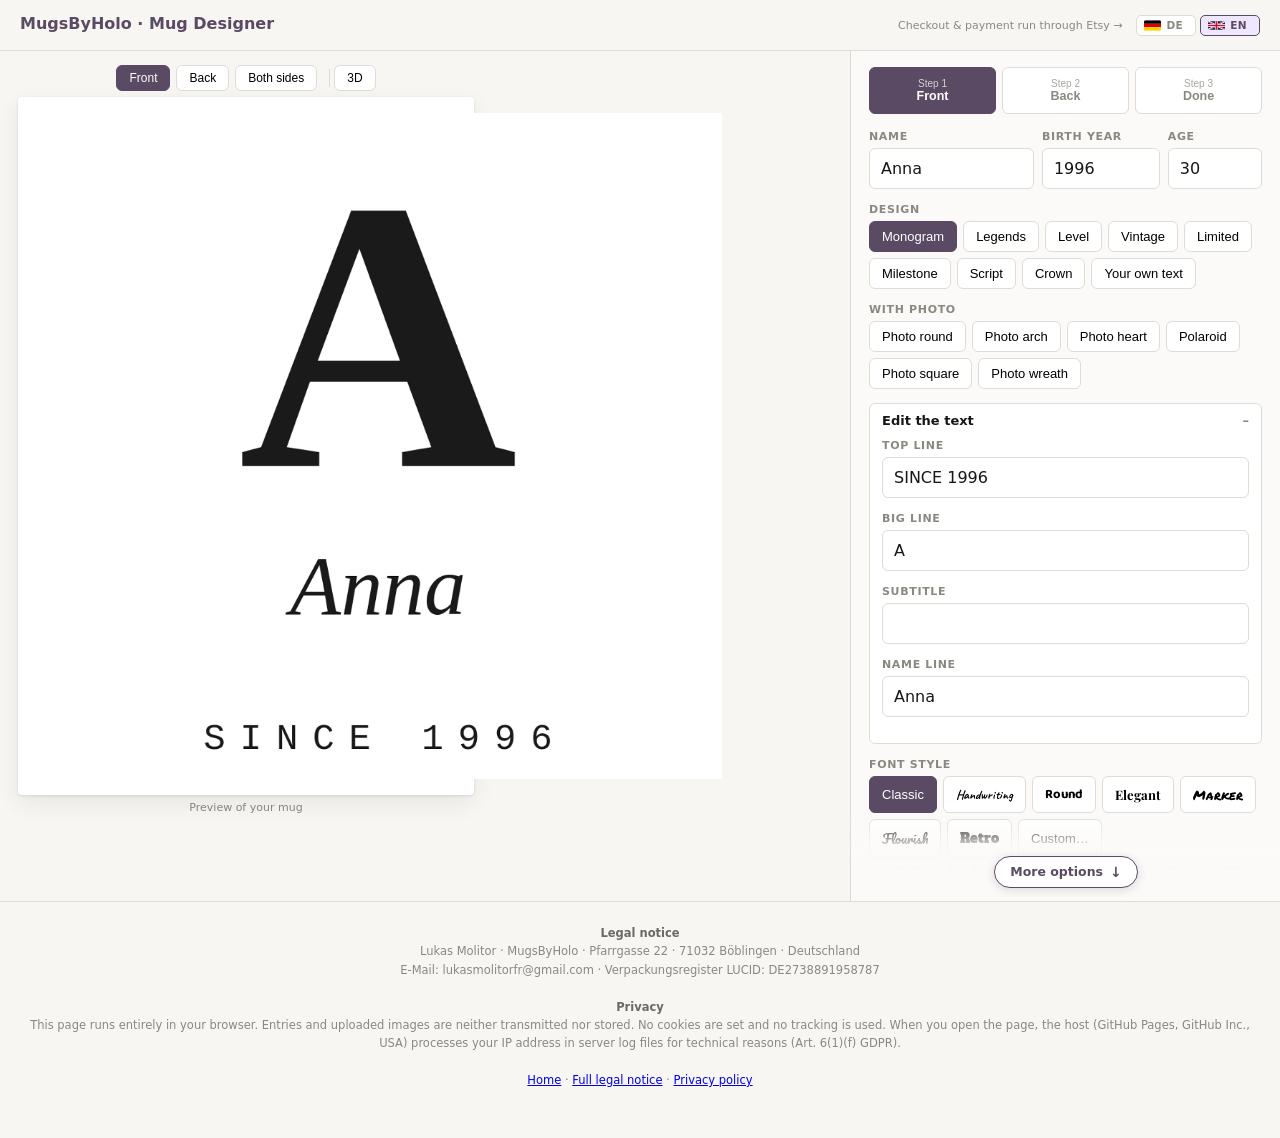
==== commit befc1698: "fix(designer): sichtbar machen, dass die Steuerspalte scrollt Die Spalte scrollte schon immer, nur s" ====
--- a/designer/index.html
+++ b/designer/index.html
@@ -136,9 +136,59 @@
   }
 
   /* ---------- Steuerung ---------- */
-  .steuer{border-left:1px solid var(--linie);padding:16px 18px 40px;background:#fbfaf8;overflow-y:auto;height:100%}
+  .steuer-huelle{
+    position:relative;height:100%;min-height:0;
+    border-left:1px solid var(--linie);background:#fbfaf8;
+  }
+  .steuer{padding:16px 18px 40px;background:#fbfaf8;overflow-y:auto;height:100%}
+  /* Die Scrollleiste bleibt dauerhaft sichtbar. Voreingestellt blendet sie
+     sich aus, bis man hovert – dadurch wirkte die Spalte abgeschlossen.  */
+  .steuer{scrollbar-width:thin;scrollbar-color:#c9c2b6 #efece6}
+  .steuer::-webkit-scrollbar{width:11px}
+  /* Ohne das setzt Chromium die altmodischen Pfeilknöpfe oben und unten dazu */
+  .steuer::-webkit-scrollbar-button{display:none;width:0;height:0}
+  .steuer::-webkit-scrollbar-track{background:#efece6}
+  .steuer::-webkit-scrollbar-thumb{
+    background:#c9c2b6;border-radius:99px;border:3px solid #efece6;
+  }
+  .steuer:hover::-webkit-scrollbar-thumb{background:#a9a094}
+
+  /* Verlauf + Knopf am unteren Rand, solange noch etwas darunter liegt */
+  .mehr-hinweis{
+    position:absolute;left:1px;right:0;bottom:0;height:88px;
+    display:flex;align-items:flex-end;justify-content:center;padding-bottom:13px;
+    background:linear-gradient(to top, #fbfaf8 34%, rgba(251,250,248,.86) 62%, rgba(251,250,248,0));
+    pointer-events:none;opacity:0;visibility:hidden;transition:opacity .18s ease;
+  }
+  .mehr-hinweis.an{opacity:1;visibility:visible}
+  .mehr-knopf{
+    pointer-events:auto;display:inline-flex;align-items:center;gap:7px;
+    padding:8px 15px;border-radius:999px;border:1px solid var(--brand);
+    background:var(--karte);color:var(--brand);cursor:pointer;
+    font-family:inherit;font-size:12.5px;font-weight:600;line-height:1;
+    box-shadow:0 2px 10px rgba(20,20,18,.14);
+  }
+  .mehr-knopf:hover{background:var(--brand);color:#fff}
+  .mehr-knopf .pfeil{font-size:14px;animation:tippt 1.7s ease-in-out infinite}
+  @keyframes tippt{0%,100%{transform:translateY(0)}50%{transform:translateY(3px)}}
+  @media(prefers-reduced-motion:reduce){
+    .mehr-knopf .pfeil{animation:none}
+    .steuer{scroll-behavior:auto}
+  }
+
+  /* Zähler neben der Gruppenüberschrift – zeigt, dass es mehr Farben gibt,
+     als man auf den ersten Blick vermutet.                               */
+  .gruppenkopf{display:flex;align-items:baseline;gap:8px}
+  .zaehler{
+    font-size:10.5px;font-weight:700;letter-spacing:.03em;
+    color:var(--brand);background:var(--lav);
+    padding:2px 8px;border-radius:999px;margin-bottom:5px;white-space:nowrap;
+  }
+
   @media(max-width:900px){
-    .steuer{border-left:none;overflow:visible;height:auto;padding:14px 16px 40px}
+    .steuer-huelle{height:auto;border-left:none}
+    .steuer{overflow:visible;height:auto;padding:14px 16px 40px}
+    .mehr-hinweis{display:none}
   }
 
   .tabs{display:grid;grid-template-columns:1fr 1fr 1fr;gap:6px;margin-bottom:16px}
@@ -357,7 +407,8 @@
 
   </div>
 
-  <div class="steuer">
+  <div class="steuer-huelle">
+  <div class="steuer" id="steuer">
 
     <nav class="tabs" role="tablist">
       <button class="tab" role="tab" aria-selected="true"  data-s="s1"><span class="nr" data-i18n="nr1">Schritt 1</span><span data-i18n="tab1">Vorderseite</span></button>
@@ -411,7 +462,10 @@
       </div>
 
       <div class="feld">
-        <span class="gruppenlabel" data-i18n="grp_textfarbe">Textfarbe</span>
+        <div class="gruppenkopf">
+          <span class="gruppenlabel" data-i18n="grp_textfarbe">Textfarbe</span>
+          <span class="zaehler" id="anz-farben"></span>
+        </div>
         <div class="farben" id="farben"></div>
       </div>
 
@@ -481,7 +535,10 @@
       </details>
 
       <div class="feld" id="farb-bereich">
-        <span class="gruppenlabel" data-i18n="grp_farbe">Farbe</span>
+        <div class="gruppenkopf">
+          <span class="gruppenlabel" data-i18n="grp_farbe">Farbe</span>
+          <span class="zaehler" id="anz-elemfarben"></span>
+        </div>
         <div class="farben" id="elemfarben"></div>
       </div>
 
@@ -534,6 +591,17 @@
 
 
     <p class="status" id="status"></p>
+  </div>
+
+  <!-- Macht sichtbar, dass unter dem Sichtbereich noch Einstellungen stehen.
+       Ohne den Hinweis wurde die Spalte für vollständig gehalten und die
+       Farbfelder weiter unten schlicht übersehen. Rein zusätzlich, deshalb
+       aus dem Tab-Fluss und für Screenreader ausgeblendet.                 -->
+  <div class="mehr-hinweis" id="mehr-hinweis" aria-hidden="true">
+    <button class="mehr-knopf" id="mehr-knopf" type="button" tabindex="-1">
+      <span data-i18n="mehr_optionen">Mehr Optionen</span><span class="pfeil">↓</span>
+    </button>
+  </div>
   </div>
 </div>
 
@@ -598,6 +666,7 @@
       r_abstand:'↕ Abstand', r_groesse:'🔍 Größe', r_drehen:'↻ Drehen',
       r_seitlich:'↔ Seitlich', r_hochtief:'↕ Hoch/Tief',
       grp_farbe:'Farbe',
+      mehr_optionen:'Mehr Optionen',
       btn_tausch:'⇄ Seiten tauschen',
       btn_zurueck:'← Zurück', btn_weiter_fertig:'Weiter: Fertigstellen →',
       s3_titel:'Fast geschafft!',
@@ -664,6 +733,7 @@
       r_abstand:'↕ Spacing', r_groesse:'🔍 Size', r_drehen:'↻ Rotate',
       r_seitlich:'↔ Sideways', r_hochtief:'↕ Up/Down',
       grp_farbe:'Colour',
+      mehr_optionen:'More options',
       btn_tausch:'⇄ Swap sides',
       btn_zurueck:'← Back', btn_weiter_fertig:'Next: finish →',
       s3_titel:'Almost there!',
@@ -2240,6 +2310,8 @@
 
   baueFarben($('farben'), FARBEN, Z.tinte, f=>Z.tinte=f);
   baueFarben($('elemfarben'), ELEMFARBEN, Z.elemFarbe, f=>Z.elemFarbe=f);
+  $('anz-farben').textContent = FARBEN.length;
+  $('anz-elemfarben').textContent = ELEMFARBEN.length;
 
   function svgKachel(name){
     return '<svg viewBox="0 0 256 256" xmlns="http://www.w3.org/2000/svg" aria-hidden="true">'
@@ -2561,6 +2633,46 @@
   setzeSprache(startSprache, true);
   document.fonts.ready.then(aktualisiere);
   aktualisiere();
+
+  /* ---------- Scrollhinweis der Steuerspalte ----------
+     Die Spalte scrollt seit jeher, nur sah man es nicht: Windows blendet die
+     Scrollleiste aus, bis man sie berührt, und der Inhalt endete am unteren
+     Rand ohne Anschnitt. Farbfelder und Schriftstile wurden deshalb
+     übersehen. Verlauf und Knopf erscheinen nur, solange wirklich noch
+     etwas darunter liegt, und verschwinden am Ende der Liste.            */
+  (function scrollHinweis(){
+    const box=$('steuer'), hinweis=$('mehr-hinweis'), knopf=$('mehr-knopf');
+    if (!box || !hinweis || !knopf) return;
+    const schmal = matchMedia('(max-width:900px)');
+
+    let geplant=false;
+    function pruefe(){
+      geplant=false;
+      if (schmal.matches){ hinweis.classList.remove('an'); return; }
+      const rest = box.scrollHeight - box.scrollTop - box.clientHeight;
+      hinweis.classList.toggle('an', rest > 24);
+    }
+    /* Über rAF gebündelt: Tabwechsel und Chipklicks lösen viele Mutationen
+       gleichzeitig aus, jede einzelne Messung würde das Layout erzwingen. */
+    function plane(){
+      if (geplant) return;
+      geplant=true;
+      requestAnimationFrame(pruefe);
+    }
+
+    box.addEventListener('scroll', plane, {passive:true});
+    addEventListener('resize', plane);
+    schmal.addEventListener('change', plane);
+    /* Sektionen werden ein- und ausgeblendet, Chips neu aufgebaut – dabei
+       ändert sich die Scrollhöhe, ohne dass gescrollt wurde.             */
+    new MutationObserver(plane).observe(box, {childList:true, subtree:true, attributes:true});
+    document.fonts.ready.then(plane);
+
+    knopf.addEventListener('click', ()=>{
+      box.scrollBy({top: Math.round(box.clientHeight*0.82), behavior:'smooth'});
+    });
+    plane();
+  })();
 })();
 </script>
 </body>
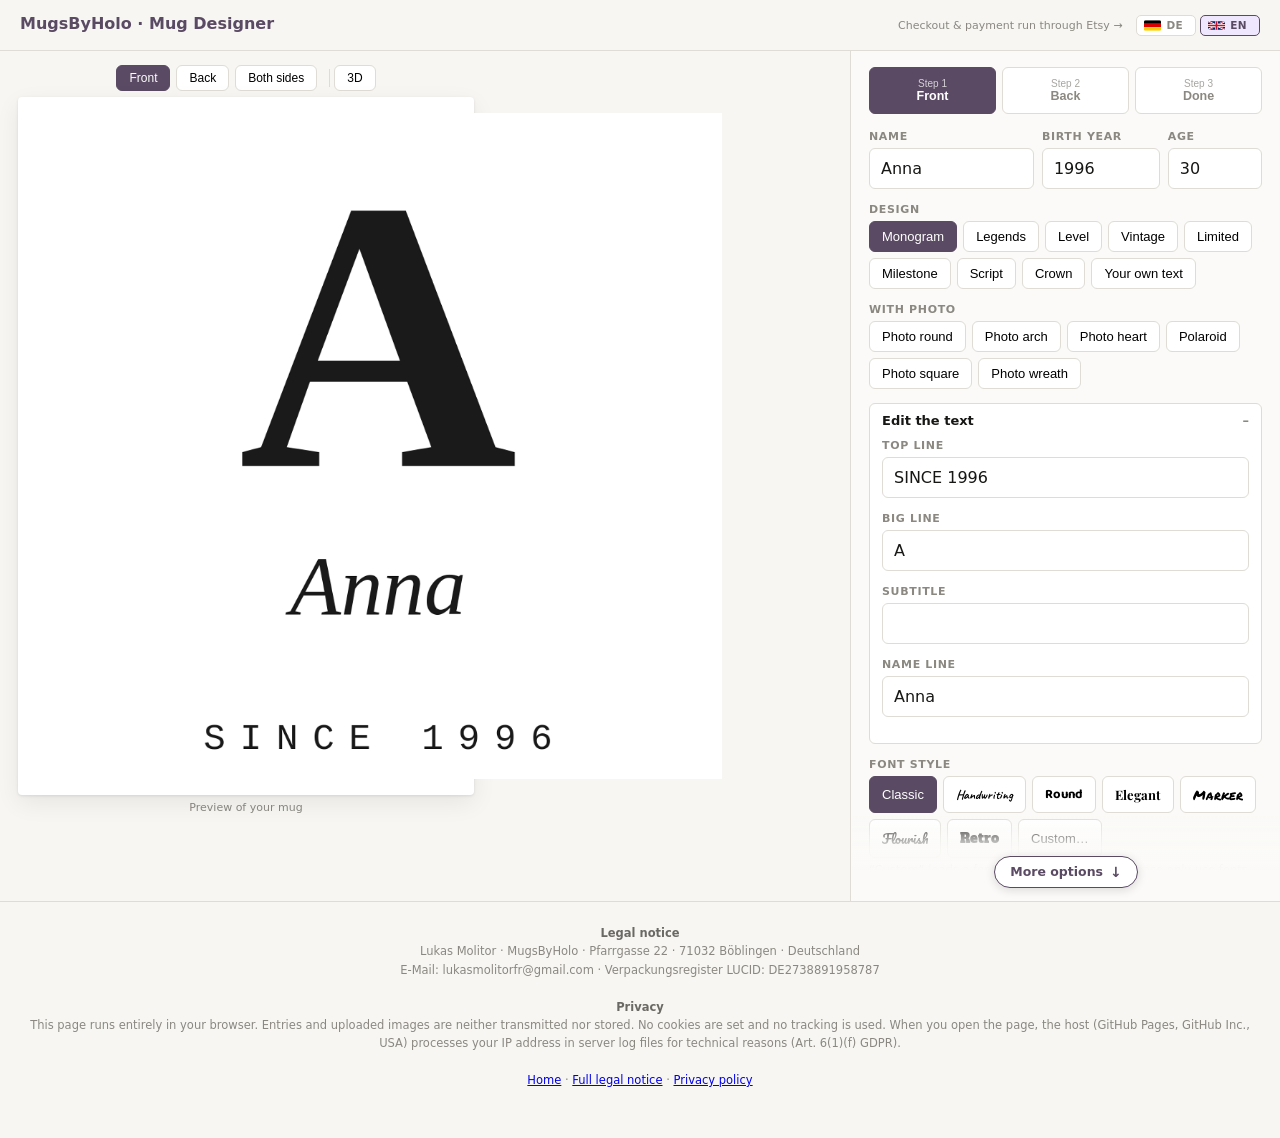
==== commit abcc53a0: "fix(designer): Motive näher an den Griff Zwischen Motivkante und Griff-Lücke lagen 1,4 cm, das wirkt" ====
--- a/designer/index.html
+++ b/designer/index.html
@@ -628,8 +628,12 @@
      9 cm hoch. Die Mitte jedes Motivs sitzt RAND_MITTE_CM vom jeweiligen
      Blattrand entfernt, jedes Motiv ist ZONE_B_CM breit. Beide Motive liegen
      damit spiegelbildlich zur Blattmitte und haben auf der Tasse denselben
-     Abstand zum Griff. Mitte-zu-Mitte sind es 23,3 - 2*5,7 = 11,9 cm.       */
-  const RAND_MITTE_CM = 5.7, ZONE_B_CM = 8.6;
+     Abstand zum Griff. Mitte-zu-Mitte sind es 23,3 - 2*5,2 = 12,9 cm.
+     Die Blattkante ist zugleich die Kante der Griff-Lücke: RAND_MITTE_CM
+     minus der halben Zonenbreite ist also der Abstand zum Griff, hier
+     5,2 - 4,3 = 0,9 cm. Kleiner rückt näher an den Griff, sollte aber
+     Luft für den Druckversatz lassen.                                      */
+  const RAND_MITTE_CM = 5.2, ZONE_B_CM = 8.6;
 
   /* ================= Sprachen =================
      Neue Texte immer in BEIDE Tabellen eintragen. Fehlt ein Schlüssel in en,
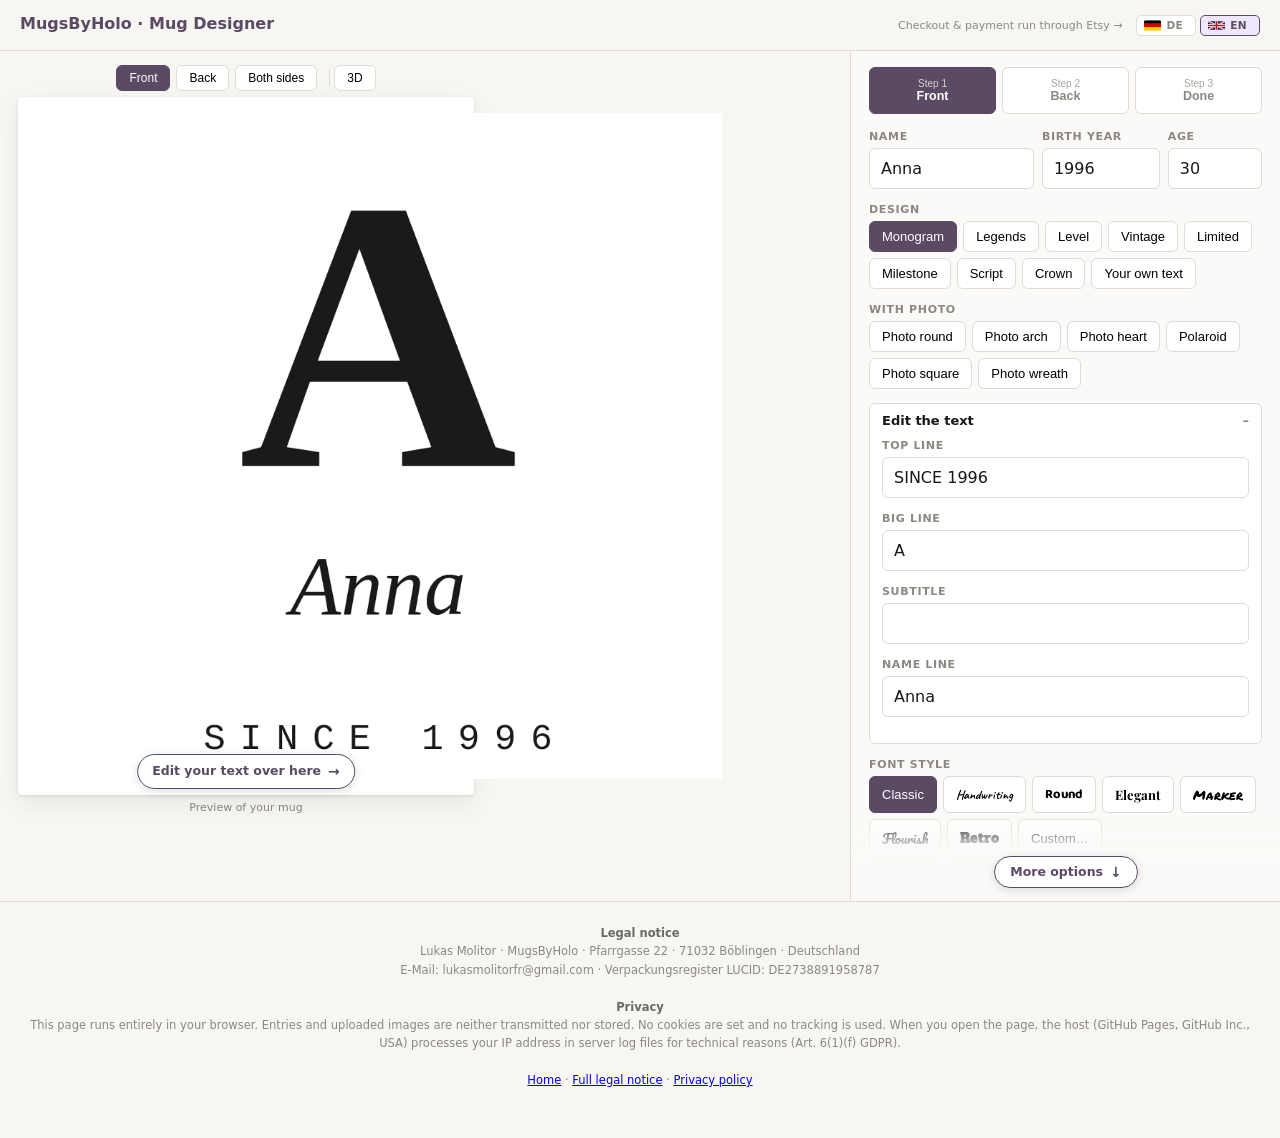
==== commit 5bae1812: "feat(designer): Wegweiser von der Vorschau zu den Feldern Neukunden tippen auf die Vorschau, um den " ====
--- a/designer/index.html
+++ b/designer/index.html
@@ -173,7 +173,39 @@
   @keyframes tippt{0%,100%{transform:translateY(0)}50%{transform:translateY(3px)}}
   @media(prefers-reduced-motion:reduce){
     .mehr-knopf .pfeil{animation:none}
+    .tipp .pfeil{animation:none}
+    .merker{animation:none}
     .steuer{scroll-behavior:auto}
+  }
+
+  /* ---------- Wegweiser auf der Vorschau ----------
+     Neukunden tippen auf die Vorschau, um den Text zu ändern. Dort war nichts
+     zu holen, solange kein Fotoplatzhalter aktiv ist. Der Hinweis zeigt, wo
+     wirklich gestaltet wird. Er liegt in der weißen Blattkante, damit er das
+     Motiv nicht verdeckt, und lässt Klicks durch zur Vorschau.            */
+  .tipp{
+    position:absolute;left:50%;bottom:6px;transform:translateX(-50%);
+    display:inline-flex;align-items:center;gap:7px;
+    max-width:calc(100% - 24px);text-align:center;
+    padding:7px 14px;border-radius:999px;
+    border:1px solid var(--brand);background:var(--karte);color:var(--brand);
+    font-family:inherit;font-size:12.5px;font-weight:600;line-height:1.35;
+    box-shadow:0 2px 10px rgba(20,20,18,.14);
+    pointer-events:none;
+    transition:opacity .25s ease;
+  }
+  .tipp[hidden]{display:none}
+  .tipp.geht{opacity:0}
+  .tipp .pfeil{font-size:14px;flex:0 0 auto;animation:wippt 1.7s ease-in-out infinite}
+  .tipp .pfeil.runter{animation-name:tippt}
+  @keyframes wippt{0%,100%{transform:translateX(0)}50%{transform:translateX(4px)}}
+
+  /* Kurzes Aufleuchten des Feldes, zu dem der Klick geführt hat */
+  .merker{animation:merker 1.5s ease-out 2}
+  @keyframes merker{
+    0%{box-shadow:0 0 0 0 rgba(90,74,99,.5)}
+    70%{box-shadow:0 0 0 9px rgba(90,74,99,0)}
+    100%{box-shadow:0 0 0 0 rgba(90,74,99,0)}
   }
 
   /* Zähler neben der Gruppenüberschrift – zeigt, dass es mehr Farben gibt,
@@ -393,6 +425,11 @@
       <canvas id="vorschau"></canvas>
       <canvas id="vorschau3d" hidden tabindex="0" role="img" data-i18n-al="d3_alt"
         aria-label="Dreidimensionale Vorschau der Tasse. Zum Drehen ziehen oder die Pfeiltasten benutzen."></canvas>
+      <!-- Beschriftung setzt tippBeschriften(), Richtung hängt an der Spaltenanordnung -->
+      <div class="tipp" id="tipp" hidden>
+        <span id="tipp-text">Text änderst du hier drüben</span>
+        <span class="pfeil" id="tipp-pfeil" aria-hidden="true">→</span>
+      </div>
     </div>
     <!-- kein data-i18n: setze3D() und setzeSprache() schreiben hier gemeinsam rein -->
     <p class="speczeile" id="speczeile">Vorschau deiner Tasse</p>
@@ -645,6 +682,8 @@
       kopf_etsy:'Kauf & Zahlung laufen über Etsy →',
       v_vorne:'Vorderseite', v_hinten:'Rückseite', v_beides:'Beide Seiten',
       vorschau_spec:'Vorschau deiner Tasse',
+      tipp_rechts:'Text änderst du hier drüben',
+      tipp_unten:'Text änderst du hier unten',
       spec_3d:'Ziehen zum Drehen – so wirkt der Druck auf der Tasse',
       d3_titel:'Dreidimensionale Vorschau',
       d3_alt:'Dreidimensionale Vorschau der Tasse. Zum Drehen ziehen oder die Pfeiltasten benutzen.',
@@ -712,6 +751,8 @@
       kopf_etsy:'Checkout & payment run through Etsy →',
       v_vorne:'Front', v_hinten:'Back', v_beides:'Both sides',
       vorschau_spec:'Preview of your mug',
+      tipp_rechts:'Edit your text over here',
+      tipp_unten:'Edit your text down here',
       spec_3d:'Drag to turn – how the print sits on the mug',
       d3_titel:'Three-dimensional preview',
       d3_alt:'Three-dimensional preview of the mug. Drag to turn it, or use the arrow keys.',
@@ -1526,10 +1567,55 @@
     if (nr===1) return (PRESETS[Z.layout]||{}).kat==='foto' && !Z.bild;
     return Z.rueck.modus==='design' && (PRESETS[Z.rueck.layout]||{}).kat==='foto' && !Z.bild2;
   }
+  /* ---------- Wegweiser von der Vorschau zu den Feldern ----------
+     Ein Klick auf die Vorschau lief bisher ins Leere, sobald kein
+     Fotoplatzhalter aktiv war. Neukunden tippen aber genau dorthin, um den
+     Text zu ändern. Statt nichts zu tun, führt der Klick nun zum Feld.  */
+  function tippErledigt(){
+    const t=$('tipp');
+    if (!t || t.hidden) return;
+    t.classList.add('geht');
+    setTimeout(()=>{ t.hidden=true; }, 260);
+    try{ localStorage.setItem('mbh-wegweiser','weg'); }catch(e){}
+  }
+  function tippBeschriften(){
+    const txt=$('tipp-text'), pf=$('tipp-pfeil');
+    if (!txt || !pf) return;
+    const unten = matchMedia('(max-width:900px)').matches;
+    txt.textContent = T(unten ? 'tipp_unten' : 'tipp_rechts');
+    pf.textContent  = unten ? '↓' : '→';
+    pf.classList.toggle('runter', unten);
+  }
+  function fuehreZuFeld(){
+    const nr = offeneSeiteNr();
+    const zielSchritt = nr===2 ? 's2' : 's1';
+    if (Z.schritt !== zielSchritt) zeigeTab(zielSchritt);
+    /* Die Textfelder hängen am gewählten Layout und sind oft ausgeblendet,
+       deshalb das erste sichtbare nehmen und sonst zur Sektion springen. */
+    const ziel = (nr===2 ? ['rfreitext','elemcap'] : ['name'])
+      .map(id=>$(id)).find(el=>el && el.offsetParent!==null);
+    const box = ziel || $(zielSchritt);
+    if (!box) return;
+    box.scrollIntoView({behavior:'smooth', block:'center'});
+    if (ziel){
+      ziel.classList.remove('merker');
+      void ziel.offsetWidth;          /* erzwingt den Neustart der Animation */
+      ziel.classList.add('merker');
+      /* Auf schmalen Schirmen kein focus: das schiebt die Tastatur hoch und
+         verdeckt genau das Feld, auf das wir gerade zeigen.               */
+      if (!matchMedia('(max-width:900px)').matches) ziel.focus({preventScroll:true});
+    }
+    tippErledigt();
+  }
+
   vc.addEventListener('click', ()=>{
-    if (!platzhalterAktiv()) return;
-    const f=$('file-'+offeneSeiteNr());
-    if (f) f.click();
+    if (platzhalterAktiv()){
+      const f=$('file-'+offeneSeiteNr());
+      if (f) f.click();
+      tippErledigt();
+      return;
+    }
+    fuehreZuFeld();
   });
 
   function aktualisiere(){
@@ -1938,9 +2024,13 @@
       cvs.classList.remove('zieht');
       try{ cvs.releasePointerCapture(zeigerId); }catch(_){}
       zeigerId=null;
-      /* kurzer Klick statt Ziehen: wie auf der flachen Vorschau ein Foto wählen */
-      if (gezogen<=3 && platzhalterAktiv()){
-        const f=$('file-'+offeneSeiteNr()); if (f) f.click();
+      /* kurzer Klick statt Ziehen: wie auf der flachen Vorschau ein Foto
+         wählen, sonst zum passenden Textfeld führen */
+      if (gezogen<=3){
+        if (platzhalterAktiv()){
+          const f=$('file-'+offeneSeiteNr()); if (f) f.click();
+          tippErledigt();
+        } else fuehreZuFeld();
       }
       wecke();
     }
@@ -2593,6 +2683,7 @@
     });
     /* speczeile hängt am 3D-Zustand, deshalb hier statt über data-i18n */
     $('speczeile').textContent = d3An ? T('spec_3d') : T('vorschau_spec');
+    tippBeschriften();
     document.querySelectorAll('#sprachwahl .flagge').forEach(b=>{
       b.setAttribute('aria-pressed', b.dataset.lang===neu ? 'true':'false');
     });
@@ -2677,6 +2768,27 @@
     });
     plane();
   })();
+
+  /* ---------- Wegweiser einblenden ----------
+     Nur beim ersten Besuch: wer schon einmal gestaltet hat, weiß, wo die
+     Felder liegen. Jede echte Eingabe in der Steuerspalte beendet ihn.   */
+  (function wegweiser(){
+    const t=$('tipp'), box=$('steuer');
+    if (!t || !box) return;
+    try{ if (localStorage.getItem('mbh-wegweiser')==='weg') return; }catch(e){}
+
+    tippBeschriften();
+    t.hidden=false;
+
+    /* Der Pfeil zeigt nach rechts, solange die Spalte daneben steht, und
+       nach unten, sobald sie darunter rutscht.                           */
+    matchMedia('(max-width:900px)').addEventListener('change', tippBeschriften);
+
+    box.addEventListener('input', tippErledigt);
+    box.addEventListener('click', e=>{
+      if (e.target.closest('button,input,textarea,select,summary,label')) tippErledigt();
+    });
+  })();
 })();
 </script>
 </body>
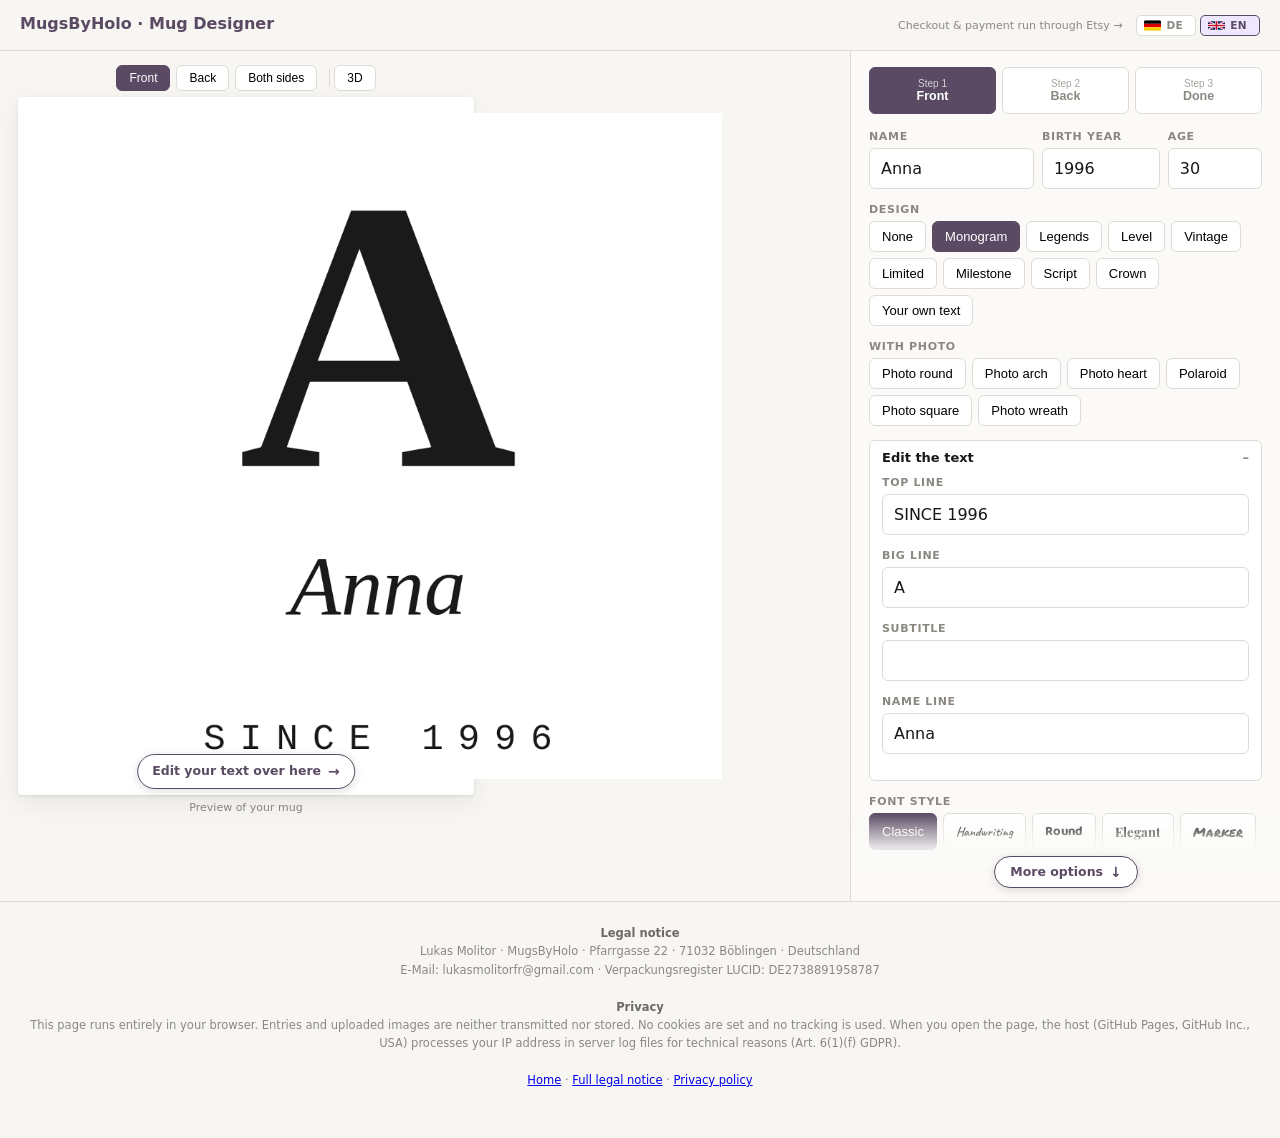
==== commit 11e688e1: "feat: Diashow auf der Startseite, kein-Design vorne, Freitext erweitert Designer -------- Die Vorder" ====
--- a/designer/index.html
+++ b/designer/index.html
@@ -384,8 +384,8 @@
 <header>
   <h1><a href="/" style="color:inherit;text-decoration:none">MugsByHolo</a> · <span data-i18n="kopf_titel">Tassen-Designer</span></h1>
   <div class="kopf-rechts">
-    <!-- ETSY-LINK: hier die echte Shop-Adresse eintragen -->
-    <a class="spec" href="https://www.etsy.com/de/shop/MugsByHolo" target="_blank" rel="noopener"
+    <!-- ETSY-LINK: fuehrt direkt auf das Listing, nicht auf die Shop-Uebersicht -->
+    <a class="spec" href="https://www.etsy.com/de/listing/4548291128/personalisierte-geburtstagstasse-mit" target="_blank" rel="noopener"
        data-i18n="kopf_etsy">Kauf &amp; Zahlung laufen über Etsy →</a>
     <div class="sprachwahl" id="sprachwahl" role="group" aria-label="Sprache · Language">
       <button class="flagge" type="button" data-lang="de" aria-pressed="true" title="Deutsch">
@@ -474,10 +474,23 @@
         <label for="freitext" data-i18n="lbl_freitext">Dein Text – jede Zeile kommt so auf die Tasse</label>
         <textarea id="freitext" rows="4" maxlength="240"
           style="width:100%;padding:9px 11px;border:1px solid var(--linie);border-radius:6px;background:var(--karte);font-size:16px;font-family:inherit;color:var(--ink)"></textarea>
-        <div class="chips" id="ftgroesse" style="margin-top:8px">
+        <span class="gruppenlabel" style="margin-top:10px" data-i18n="grp_groesse">Größe</span>
+        <div class="chips" id="ftgroesse">
           <button class="chip" data-g="s" aria-pressed="false" data-i18n="g_klein">Klein</button>
           <button class="chip" data-g="m" aria-pressed="true" data-i18n="g_mittel">Mittel</button>
           <button class="chip" data-g="l" aria-pressed="false" data-i18n="g_gross">Groß</button>
+        </div>
+        <span class="gruppenlabel" style="margin-top:10px" data-i18n="grp_ausricht">Ausrichtung</span>
+        <div class="chips" id="ftausricht">
+          <button class="chip" data-a="links" aria-pressed="false" data-i18n="a_links">Links</button>
+          <button class="chip" data-a="mitte" aria-pressed="true" data-i18n="a_mitte">Mittig</button>
+          <button class="chip" data-a="rechts" aria-pressed="false" data-i18n="a_rechts">Rechts</button>
+        </div>
+        <span class="gruppenlabel" style="margin-top:10px" data-i18n="grp_abstand">Zeilenabstand</span>
+        <div class="chips" id="ftabstand">
+          <button class="chip" data-z="eng" aria-pressed="false" data-i18n="z_eng">Eng</button>
+          <button class="chip" data-z="normal" aria-pressed="true" data-i18n="z_normal">Normal</button>
+          <button class="chip" data-z="weit" aria-pressed="false" data-i18n="z_weit">Weit</button>
         </div>
       </div>
 
@@ -491,14 +504,14 @@
         </div>
       </details>
 
-      <div class="feld">
+      <div class="feld" id="v-stil-bereich">
         <span class="gruppenlabel" data-i18n="grp_schrift">Schriftstil</span>
         <div class="chips" id="stile"></div>
         <input class="vh" type="file" id="fontdatei" accept=".ttf,.otf,.woff,.woff2">
         <p class="hinweis" data-i18n="hinweis_font">„Eigene" lädt eine Schriftdatei von deinem Gerät. Bitte nur Schriften, die du verwenden darfst.</p>
       </div>
 
-      <div class="feld">
+      <div class="feld" id="v-farb-bereich">
         <div class="gruppenkopf">
           <span class="gruppenlabel" data-i18n="grp_textfarbe">Textfarbe</span>
           <span class="zaehler" id="anz-farben"></span>
@@ -524,10 +537,23 @@
         <label for="rfreitext" data-i18n="lbl_freitext">Dein Text – jede Zeile kommt so auf die Tasse</label>
         <textarea id="rfreitext" rows="4" maxlength="240"
           style="width:100%;padding:9px 11px;border:1px solid var(--linie);border-radius:6px;background:var(--karte);font-size:16px;font-family:inherit;color:var(--ink)"></textarea>
-        <div class="chips" id="rtgroesse" style="margin-top:8px">
+        <span class="gruppenlabel" style="margin-top:10px" data-i18n="grp_groesse">Größe</span>
+        <div class="chips" id="rtgroesse">
           <button class="chip" data-g="s" aria-pressed="false" data-i18n="g_klein">Klein</button>
           <button class="chip" data-g="m" aria-pressed="true" data-i18n="g_mittel">Mittel</button>
           <button class="chip" data-g="l" aria-pressed="false" data-i18n="g_gross">Groß</button>
+        </div>
+        <span class="gruppenlabel" style="margin-top:10px" data-i18n="grp_ausricht">Ausrichtung</span>
+        <div class="chips" id="rtausricht">
+          <button class="chip" data-a="links" aria-pressed="false" data-i18n="a_links">Links</button>
+          <button class="chip" data-a="mitte" aria-pressed="true" data-i18n="a_mitte">Mittig</button>
+          <button class="chip" data-a="rechts" aria-pressed="false" data-i18n="a_rechts">Rechts</button>
+        </div>
+        <span class="gruppenlabel" style="margin-top:10px" data-i18n="grp_abstand">Zeilenabstand</span>
+        <div class="chips" id="rtabstand">
+          <button class="chip" data-z="eng" aria-pressed="false" data-i18n="z_eng">Eng</button>
+          <button class="chip" data-z="normal" aria-pressed="true" data-i18n="z_normal">Normal</button>
+          <button class="chip" data-z="weit" aria-pressed="false" data-i18n="z_weit">Weit</button>
         </div>
       </div>
 
@@ -612,8 +638,8 @@
             </p>
           </div>
         </div>
-        <!-- ETSY-LINK: hier die echte Shop-Adresse eintragen -->
-        <a class="shop-knopf" id="shop-knopf" href="https://www.etsy.com/de/shop/MugsByHolo"
+        <!-- ETSY-LINK: fuehrt direkt auf das Listing, nicht auf die Shop-Uebersicht -->
+        <a class="shop-knopf" id="shop-knopf" href="https://www.etsy.com/de/listing/4548291128/personalisierte-geburtstagstasse-mit"
            target="_blank" rel="noopener" data-i18n="shop_knopf">Tasse auf Etsy bestellen →</a>
         <p class="shop-fuss" data-i18n="shop_fuss">
           Schon bestellt? Dann häng dein gespeichertes Bild einfach als Antwort an deine Bestellung.
@@ -694,6 +720,9 @@
       grp_design:'Design', grp_foto:'Mit Foto',
       lbl_freitext:'Dein Text – jede Zeile kommt so auf die Tasse',
       g_klein:'Klein', g_mittel:'Mittel', g_gross:'Groß',
+      grp_groesse:'Größe', grp_ausricht:'Ausrichtung', grp_abstand:'Zeilenabstand',
+      a_links:'Links', a_mitte:'Mittig', a_rechts:'Rechts',
+      z_eng:'Eng', z_normal:'Normal', z_weit:'Weit',
       texte_aendern:'Texte ändern',
       lbl_kicker:'Zeile oben', lbl_hero:'Große Zeile', lbl_sub:'Untertitel', lbl_nm:'Namenszeile',
       pol_kicker:'Zeile oben', pol_hero:'Bildunterschrift', pol_sub:'Kleine Zeile unten',
@@ -763,6 +792,9 @@
       grp_design:'Design', grp_foto:'With photo',
       lbl_freitext:'Your text – each line goes on the mug just like this',
       g_klein:'Small', g_mittel:'Medium', g_gross:'Large',
+      grp_groesse:'Size', grp_ausricht:'Alignment', grp_abstand:'Line spacing',
+      a_links:'Left', a_mitte:'Centred', a_rechts:'Right',
+      z_eng:'Tight', z_normal:'Normal', z_weit:'Loose',
       texte_aendern:'Edit the text',
       lbl_kicker:'Top line', lbl_hero:'Big line', lbl_sub:'Subtitle', lbl_nm:'Name line',
       pol_kicker:'Top line', pol_hero:'Caption', pol_sub:'Small line below',
@@ -854,7 +886,9 @@
     stil:'klassisch',
     ansicht:'vorne',
     schritt:'s1',
-    ftGroesse:'m',
+    vorneModus:'design',
+    ftGroesse:'m', ftAusricht:'mitte', ftAbstand:'normal',
+    rtGroesse:'m', rtAusricht:'mitte', rtAbstand:'normal',
     rueck:{modus:'design', layout:'fotokreis', stil:'klassisch', dirty:false},
     freitextDirty:false,
     eigeneGeladen:false,
@@ -1264,17 +1298,31 @@
         return;
       }
       const fak = s.ftG==='s' ? 0.72 : s.ftG==='l' ? 1.22 : 1;
-      const gap = H*0.045;
+      /* Der Faktor muss auf die Breite mitwirken. Vorher hing er allein an der
+         Starthoehe, und passend() verkleinert nur, bis die Breite passt: sobald
+         die Breite das Limit war, kam fuer Klein, Mittel und Gross dieselbe
+         Groesse heraus, die Knoepfe taten also nichts. Nach oben gedeckelt,
+         damit "Gross" nicht ueber den Druckrand laeuft. */
+      const maxB = zw * Math.min(0.94, 0.88*fak);
+      const zfak = s.ftZ==='eng' ? 0.45 : s.ftZ==='weit' ? 1.9 : 1;
+      const gap = H*0.045*zfak;
       const lineH = Math.min(H*0.30, (H*0.88 - gap*(roh.length-1))/roh.length);
       const gesamt = roh.length*lineH + (roh.length-1)*gap;
       let y = (H-gesamt)/2;
+
+      /* Ausrichtung: der Rand bleibt derselbe wie die Textbreite oben */
+      const rand = (zw-maxB)/2;
+      const ax = s.ftA==='links' ? rand : s.ftA==='rechts' ? zw-rand : cx;
+      ctx.textAlign = s.ftA==='links' ? 'left' : s.ftA==='rechts' ? 'right' : 'center';
+
       roh.forEach(zeile=>{
         const f=g=>fDisplay(700,g);
-        const g=passend(ctx, zeile, f, zw*0.88, Math.max(16, Math.round(lineH*0.85*fak)));
+        const g=passend(ctx, zeile, f, maxB, Math.max(16, Math.round(lineH*0.85*fak)));
         ctx.font=f(g);
-        ctx.fillText(zeile, cx, y+lineH/2);
+        ctx.fillText(zeile, ax, y+lineH/2);
         y += lineH+gap;
       });
+      ctx.textAlign='center';
     },
 
     fotokreis(ctx, zw, H, d, s){
@@ -1481,6 +1529,7 @@
       sub:    ersetze($('sub').value, d),
       bild:   Z.bild, t: Z.t1,
       frei:   $('freitext').value, ftG: Z.ftGroesse,
+      ftA:    Z.ftAusricht, ftZ: Z.ftAbstand,
       nm:     ersetze($('nmzeile').value, d)
     };
 
@@ -1489,7 +1538,7 @@
     ctx.translate(textX,0);
     ctx.fillStyle=Z.tinte; ctx.strokeStyle=Z.tinte;
     ctx.textAlign='center'; ctx.textBaseline='middle';
-    KOMP[Z.layout](ctx, zwT, H, d, sV);
+    if (Z.vorneModus!=='keine') KOMP[Z.layout](ctx, zwT, H, d, sV);
     ctx.restore();
 
     /* --- Rückseite --- */
@@ -1506,6 +1555,7 @@
         sub:    ersetze($('r-sub').value, d),
         bild:   Z.bild2, t: Z.t2,
         frei:   $('rfreitext').value, ftG: Z.rtGroesse,
+        ftA:    Z.rtAusricht, ftZ: Z.rtAbstand,
         nm:     ersetze($('r-nmzeile').value, d)
       };
       KOMP[Z.rueck.layout](ctx, zwE, H, d, sR);
@@ -1564,7 +1614,7 @@
   }
   function platzhalterAktiv(){
     const nr=offeneSeiteNr();
-    if (nr===1) return (PRESETS[Z.layout]||{}).kat==='foto' && !Z.bild;
+    if (nr===1) return Z.vorneModus==='design' && (PRESETS[Z.layout]||{}).kat==='foto' && !Z.bild;
     return Z.rueck.modus==='design' && (PRESETS[Z.rueck.layout]||{}).kat==='foto' && !Z.bild2;
   }
   /* ---------- Wegweiser von der Vorschau zu den Feldern ----------
@@ -2225,9 +2275,13 @@
     $('lbl-kicker').textContent=l[0];
     $('lbl-hero').textContent=l[1];
     $('lbl-sub').textContent=l[2];
-    const frei = Z.layout==='freitext';
+    /* Ohne Design gibt es vorne nichts einzustellen */
+    const leer = Z.vorneModus==='keine';
+    const frei = !leer && Z.layout==='freitext';
     $('freitext-bereich').style.display = frei ? '' : 'none';
-    $('texte-details').style.display = frei ? 'none' : '';
+    $('texte-details').style.display = (!leer && !frei) ? '' : 'none';
+    $('v-stil-bereich').style.display = leer ? 'none' : '';
+    $('v-farb-bereich').style.display = leer ? 'none' : '';
     if (frei && !Z.freitextDirty && !$('freitext').value) $('freitext').value=T('frei_vorne');
 
     const rl = Z.rueck.layout==='polaroid' ? LB.polaroid : LB.std;
@@ -2243,9 +2297,17 @@
       .forEach(c=>c.setAttribute('aria-pressed','false'));
     const chip=document.querySelector('#layouts [data-layout="'+id+'"], #fotolayouts [data-layout="'+id+'"]');
     if(chip) chip.setAttribute('aria-pressed','true');
-    Z.layout=id;
-    dirty.kicker=dirty.hero=dirty.sub=dirty.nm=false;
-    fuellePreset(); beschrifte(); panelUpdate(); aktualisiere();
+    /* "Kein Design" laesst die Vorderseite leer. Z.layout behaelt die letzte
+       Wahl, damit ein Zurueckschalten die Texte nicht verliert. */
+    if (id==='keine'){
+      Z.vorneModus='keine';
+    } else {
+      Z.vorneModus='design';
+      Z.layout=id;
+      dirty.kicker=dirty.hero=dirty.sub=dirty.nm=false;
+      fuellePreset();
+    }
+    beschrifte(); panelUpdate(); aktualisiere();
   }
   function waehleRLayout(id){
     document.querySelectorAll('#r-layouts .chip, #r-fotolayouts .chip')
@@ -2272,6 +2334,7 @@
       const b=document.createElement('button');
       b.className='chip'; b.textContent=p.titel; b.dataset.layout=id;
       b.setAttribute('aria-pressed', id===Z.layout ? 'true':'false');
+      b.setAttribute('aria-pressed', (Z.vorneModus==='design' && id===Z.layout) ? 'true':'false');
       (p.kat==='text' ? $('layouts') : $('fotolayouts')).appendChild(b);
 
       const rb=document.createElement('button');
@@ -2283,6 +2346,12 @@
     nb.className='chip'; nb.textContent=T('chip_nichts'); nb.dataset.rlayout='keine';
     nb.setAttribute('aria-pressed', Z.rueck.modus==='keine' ? 'true':'false');
     $('r-layouts').insertBefore(nb, $('r-layouts').firstChild);
+
+    /* dasselbe fuer die Vorderseite */
+    const vb=document.createElement('button');
+    vb.className='chip'; vb.textContent=T('chip_nichts'); vb.dataset.layout='keine';
+    vb.setAttribute('aria-pressed', Z.vorneModus==='keine' ? 'true':'false');
+    $('layouts').insertBefore(vb, $('layouts').firstChild);
   }
   baueLayoutChips();
   [$('layouts'),$('fotolayouts')].forEach(el=>{
@@ -2394,13 +2463,22 @@
     Z.rueck.stil=b.dataset.rs;
     aktualisiere();
   });
-  $('rtgroesse').addEventListener('click', e=>{
-    const b=e.target.closest('[data-g]'); if(!b) return;
-    document.querySelectorAll('#rtgroesse .chip').forEach(c=>c.setAttribute('aria-pressed','false'));
-    b.setAttribute('aria-pressed','true');
-    Z.rtGroesse=b.dataset.g;
-    aktualisiere();
-  });
+  /* Klein/Mittel/Gross, Ausrichtung und Zeilenabstand laufen alle nach dem
+     gleichen Muster: gedrueckten Chip umsetzen, Wert merken, neu zeichnen. */
+  function chipGruppe(gruppenId, attr, setze){
+    $(gruppenId).addEventListener('click', e=>{
+      const b=e.target.closest('['+attr+']'); if(!b) return;
+      document.querySelectorAll('#'+gruppenId+' .chip').forEach(c=>c.setAttribute('aria-pressed','false'));
+      b.setAttribute('aria-pressed','true');
+      setze(b.getAttribute(attr));
+      aktualisiere();
+    });
+  }
+  chipGruppe('rtgroesse',  'data-g', v=>Z.rtGroesse=v);
+  chipGruppe('rtausricht', 'data-a', v=>Z.rtAusricht=v);
+  chipGruppe('rtabstand',  'data-z', v=>Z.rtAbstand=v);
+  chipGruppe('ftausricht', 'data-a', v=>Z.ftAusricht=v);
+  chipGruppe('ftabstand',  'data-z', v=>Z.ftAbstand=v);
 
   baueFarben($('farben'), FARBEN, Z.tinte, f=>Z.tinte=f);
   baueFarben($('elemfarben'), ELEMFARBEN, Z.elemFarbe, f=>Z.elemFarbe=f);
@@ -2516,7 +2594,7 @@
 
   /* ---------- Foto-Karten nach Rolle ---------- */
   function fotoRollen(){
-    const vorne  = (PRESETS[Z.layout]||{}).kat==='foto';
+    const vorne  = Z.vorneModus==='design' && (PRESETS[Z.layout]||{}).kat==='foto';
     const hinten = Z.rueck.modus==='design' && (PRESETS[Z.rueck.layout]||{}).kat==='foto';
     const r=[];
     /* Es wird immer nur das Foto der Seite gezeigt, an der gerade gearbeitet wird. */
@@ -2652,20 +2730,16 @@
     aktualisiere();
   });
   $('freitext').addEventListener('input', ()=>{ Z.freitextDirty=true; aktualisiere(); });
-  $('ftgroesse').addEventListener('click', e=>{
-    const b=e.target.closest('[data-g]'); if(!b) return;
-    document.querySelectorAll('#ftgroesse .chip').forEach(c=>c.setAttribute('aria-pressed','false'));
-    b.setAttribute('aria-pressed','true');
-    Z.ftGroesse=b.dataset.g;
-    aktualisiere();
-  });
+  chipGruppe('ftgroesse', 'data-g', v=>Z.ftGroesse=v);
 
   /* ================= Sprachumschaltung ================= */
   function setzeSprache(neu, erstesMal){
     if (!TEXTE[neu]) neu='de';
     const alt = SPRACHE;
     SPRACHE = neu;
-    try{ localStorage.setItem('mbh-sprache', neu); }catch(e){}
+    /* Nur die selbst angeklickte Wahl merken, nicht die beim Laden gesetzte.
+       Sonst haengen Besucher mit fremdsprachigem Browser dauerhaft fest. */
+    if (!erstesMal){ try{ localStorage.setItem('mbh-sprache-wahl', neu); }catch(e){} }
     document.documentElement.lang = neu;
     document.title = T('seite_titel');
 
@@ -2712,10 +2786,10 @@
     if (b.dataset.lang!==SPRACHE) setzeSprache(b.dataset.lang);
   });
 
-  /* Gemerkte Wahl schlägt die Browsersprache. Ohne beides bleibt es Deutsch. */
+  /* Reihenfolge: selbst angeklickte Wahl, sonst Browsersprache, sonst Deutsch. */
   let startSprache='de';
   try{
-    const gemerkt=localStorage.getItem('mbh-sprache');
+    const gemerkt=localStorage.getItem('mbh-sprache-wahl');
     if (gemerkt && TEXTE[gemerkt]) startSprache=gemerkt;
     else if (!(navigator.language||'de').toLowerCase().startsWith('de')) startSprache='en';
   }catch(e){}
